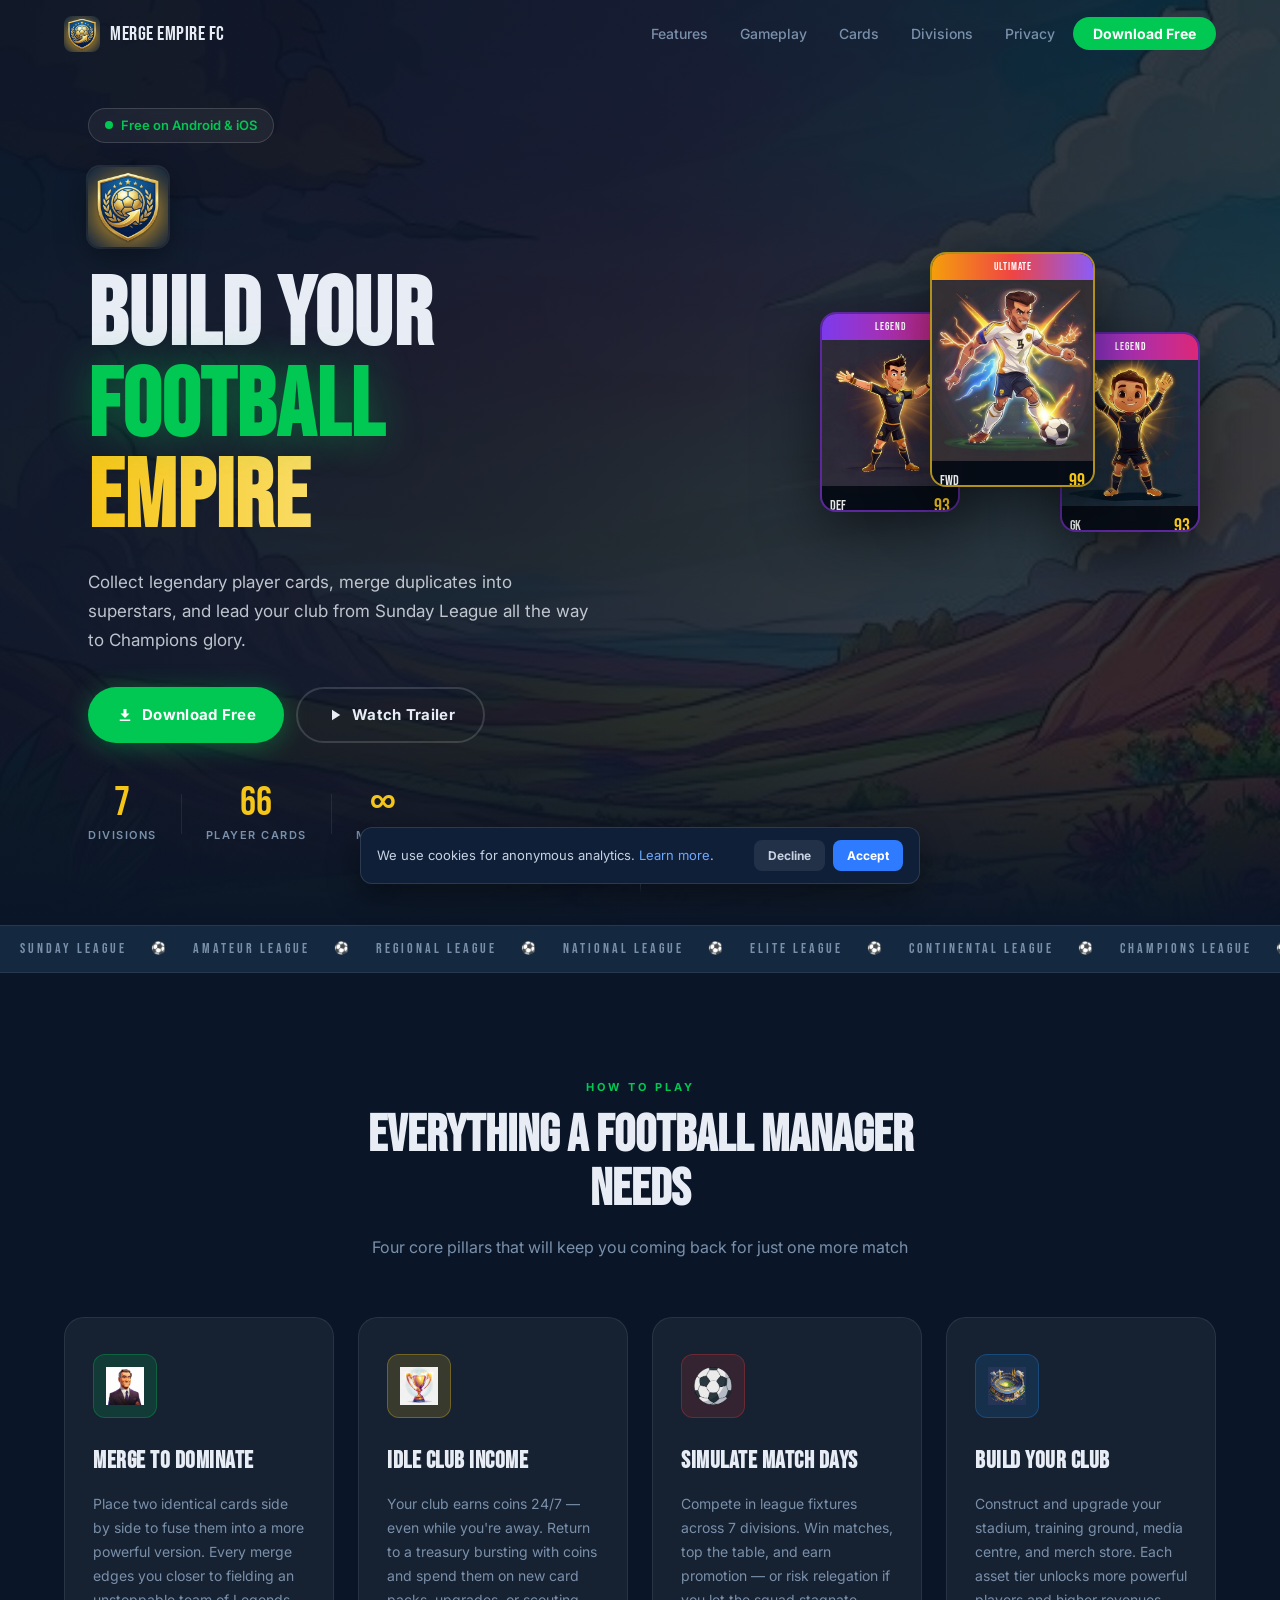
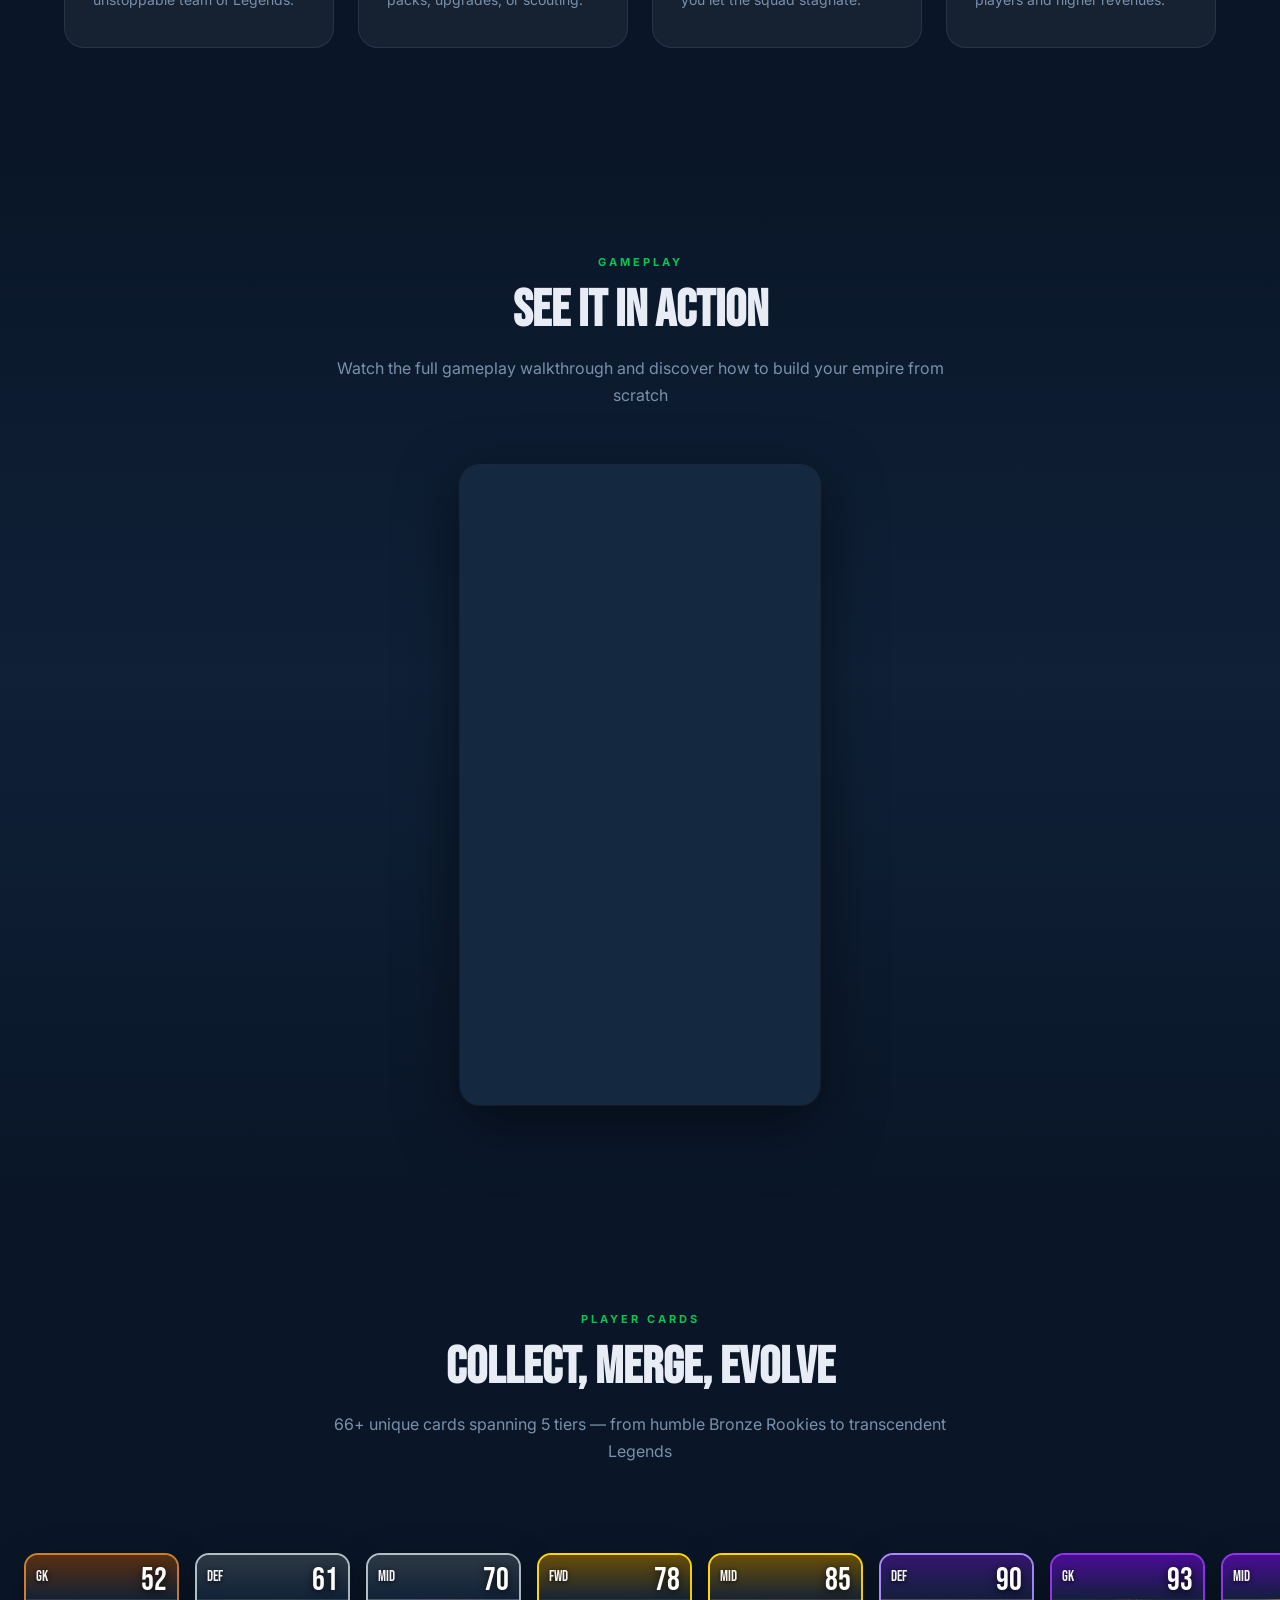
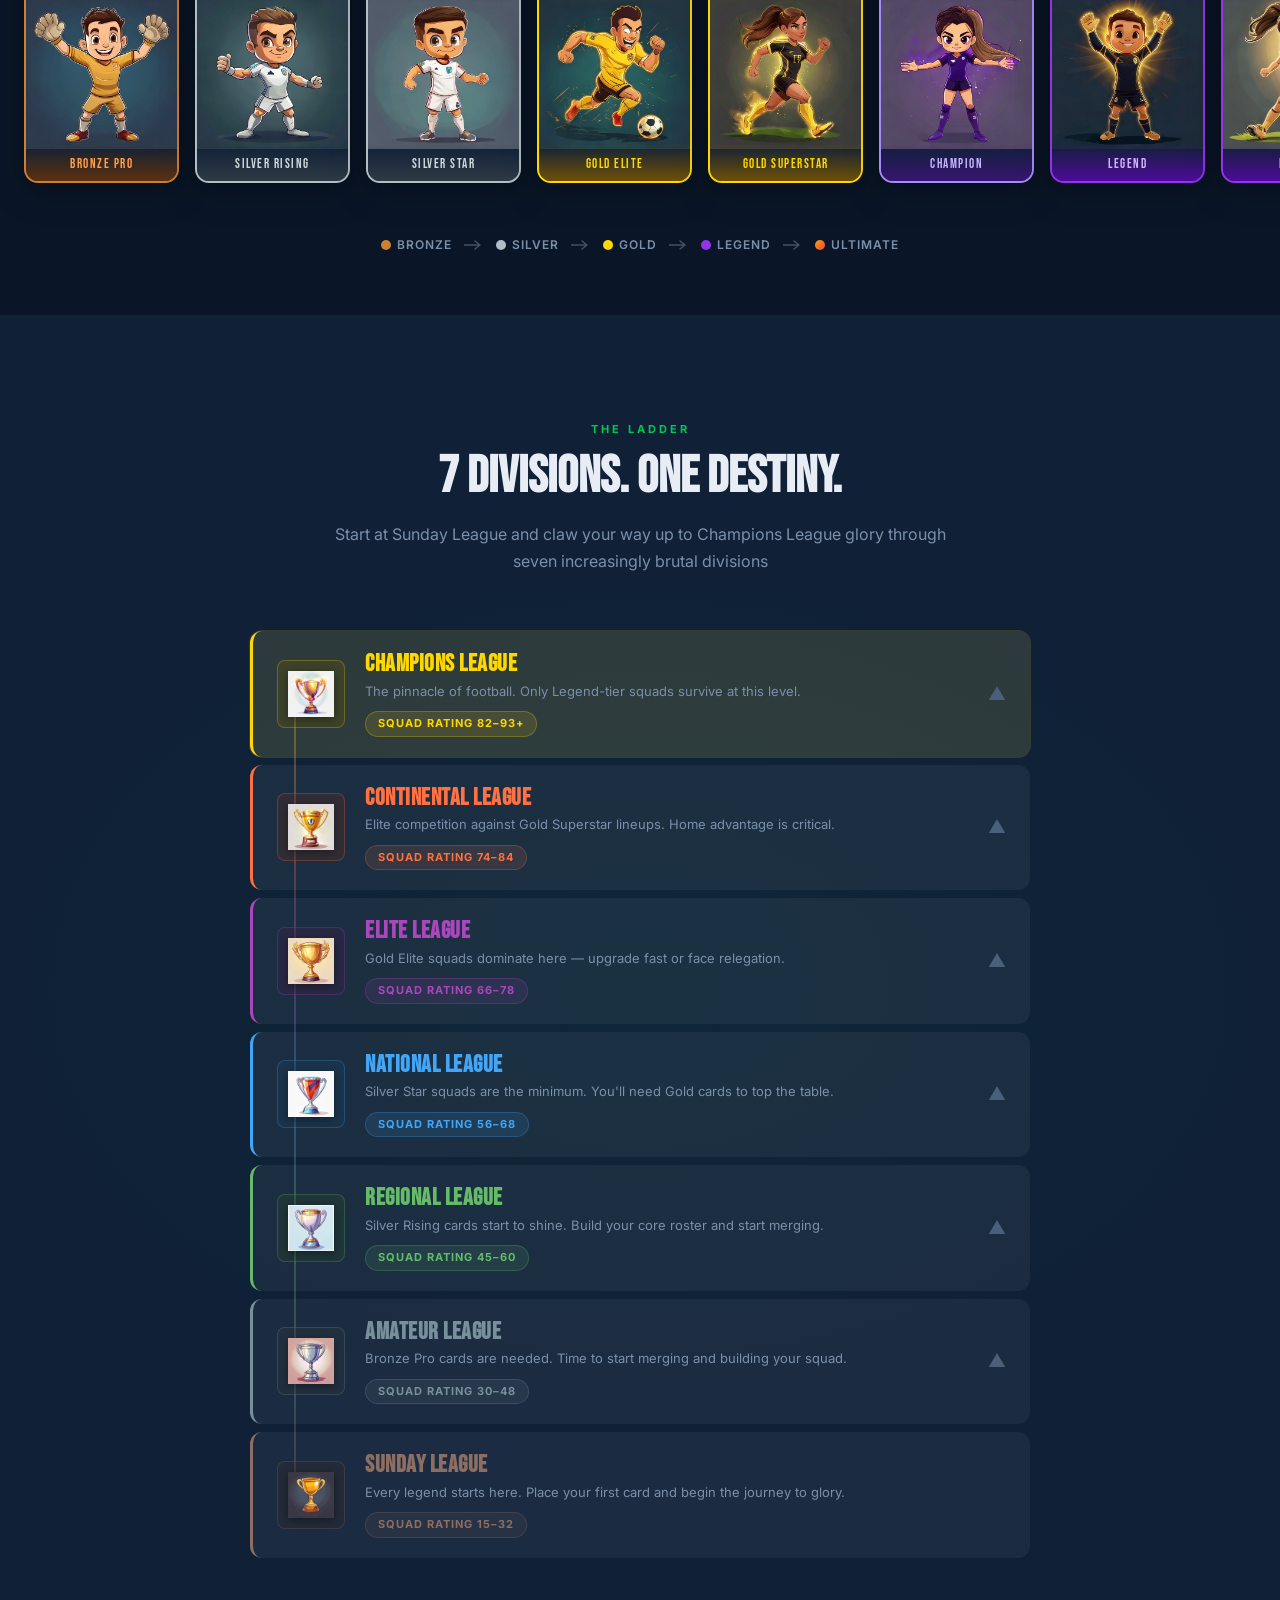
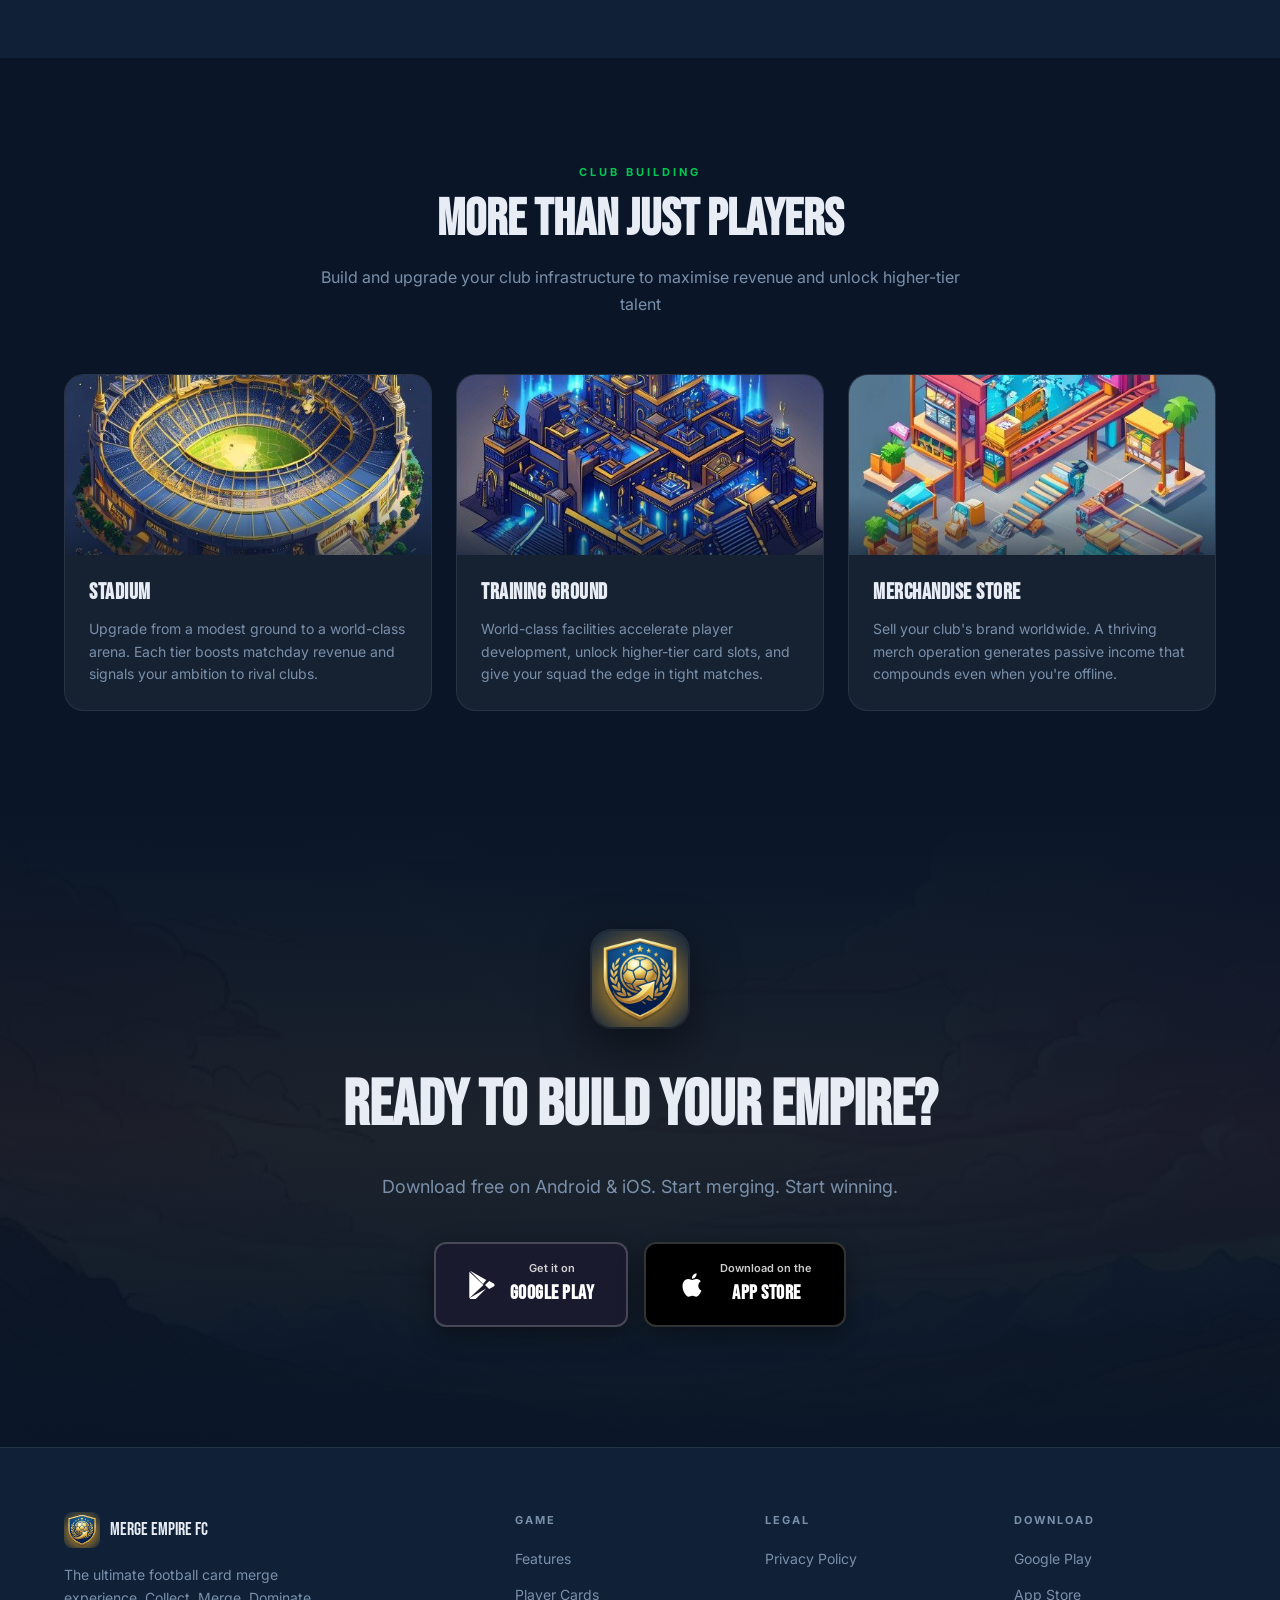
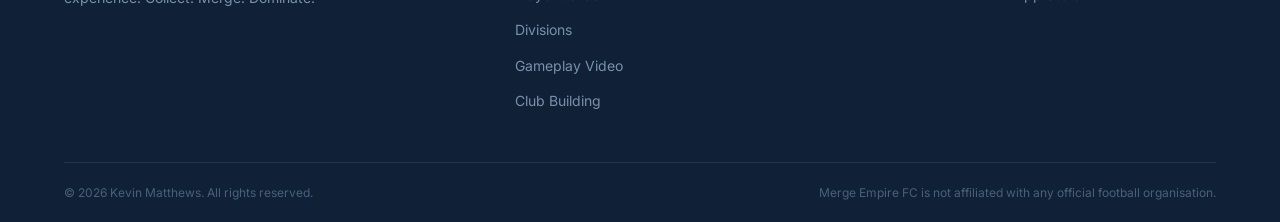
==== index.html @ 01e1b146 "Update gameplay video to TiQ95ilm3-I" ====
<!DOCTYPE html>
<html lang="en">
<head>
  <meta charset="UTF-8">
  <meta name="viewport" content="width=device-width, initial-scale=1.0">
  <title>Merge Empire FC — Build Your Football Dynasty</title>
  <meta name="description" content="Collect legendary football cards, merge them into superstars, and lead your club from Sunday League to Champions glory. Free on Android &amp; iOS.">
  <meta name="theme-color" content="#0a1628">

  <!-- Open Graph -->
  <meta property="og:type" content="website">
  <meta property="og:title" content="Merge Empire FC — Build Your Football Dynasty">
  <meta property="og:description" content="Collect, merge, and manage football cards to rise from Sunday League to Champions glory. Free on Android &amp; iOS.">
  <meta property="og:image" content="assets/icon-512.png">

  <!-- Twitter Card -->
  <meta name="twitter:card" content="summary_large_image">
  <meta name="twitter:title" content="Merge Empire FC">
  <meta name="twitter:description" content="The ultimate football card merge game. Free on Android &amp; iOS.">
  <meta name="twitter:image" content="assets/icon-512.png">

  <!-- Favicons -->
  <link rel="icon" type="image/png" sizes="512x512" href="assets/icon-512.png">
  <link rel="apple-touch-icon" href="assets/icon-512.png">

  <!-- Fonts -->
  <link rel="preconnect" href="https://fonts.googleapis.com">
  <link rel="preconnect" href="https://fonts.gstatic.com" crossorigin>
  <link href="https://fonts.googleapis.com/css2?family=Bebas+Neue&family=Inter:wght@300;400;500;600;700;800;900&display=swap" rel="stylesheet">

  <!-- Styles -->
  <link rel="stylesheet" href="css/styles.css">

  <!-- Firebase Analytics (consent-gated) -->
  <script type="module" src="js/analytics.js"></script>
</head>
<body>

  <!-- =====================================================
       NAVBAR
       ===================================================== -->
  <nav class="navbar" id="navbar">
    <div class="nav-container">
      <a href="index.html" class="nav-logo">
        <img src="assets/icon-512.png" alt="Merge Empire FC Logo">
        <span>Merge Empire FC</span>
      </a>

      <ul class="nav-links" id="navLinks">
        <li><a href="#features">Features</a></li>
        <li><a href="#gameplay">Gameplay</a></li>
        <li><a href="#cards">Cards</a></li>
        <li><a href="#divisions">Divisions</a></li>
        <li><a href="privacy-policy.html">Privacy</a></li>
        <li><a href="#download" class="nav-cta">Download Free</a></li>
      </ul>

      <button class="nav-toggle" id="navToggle" aria-label="Toggle navigation">
        <span></span>
        <span></span>
        <span></span>
      </button>
    </div>
  </nav>

  <!-- =====================================================
       HERO
       ===================================================== -->
  <section class="hero" id="hero">
    <div class="hero-bg">
      <img
        src="assets/bg/stadium_bg_t8.jpeg"
        alt="Champions League Stadium at night"
        class="hero-stadium"
      >
      <div class="hero-overlay"></div>
      <div class="hero-pitch"></div>
    </div>

    <div class="hero-content">
      <div class="hero-badge">
        <span class="badge-dot"></span>
        Free on Android &amp; iOS
      </div>

      <img src="assets/icon-512.png" alt="Merge Empire FC" class="hero-logo">

      <h1 class="hero-title">
        <span class="line-1">BUILD YOUR</span>
        <span class="line-2">FOOTBALL</span>
        <span class="line-3">EMPIRE</span>
      </h1>

      <p class="hero-subtitle">
        Collect legendary player cards, merge duplicates into superstars,
        and lead your club from Sunday League all the way to Champions glory.
      </p>

      <div class="hero-actions">
        <a href="#download" class="btn btn-primary">
          <svg xmlns="http://www.w3.org/2000/svg" viewBox="0 0 24 24" fill="currentColor" width="18" height="18">
            <path d="M12 16l-6-6h4V4h4v6h4l-6 6zm-7 2h14v2H5v-2z"/>
          </svg>
          Download Free
        </a>
        <a href="#gameplay" class="btn btn-outline">
          <svg xmlns="http://www.w3.org/2000/svg" viewBox="0 0 24 24" fill="currentColor" width="18" height="18">
            <path d="M8 5v14l11-7z"/>
          </svg>
          Watch Trailer
        </a>
      </div>

      <div class="hero-stats">
        <div class="stat-item">
          <span class="stat-num" data-target="7">0</span>
          <span class="stat-label">Divisions</span>
        </div>
        <div class="stat-divider"></div>
        <div class="stat-item">
          <span class="stat-num" data-target="66">0</span>
          <span class="stat-label">Player Cards</span>
        </div>
        <div class="stat-divider"></div>
        <div class="stat-item">
          <span class="stat-num">&#8734;</span>
          <span class="stat-label">Merges</span>
        </div>
      </div>
    </div>

    <!-- Floating player cards (desktop only) -->
    <div class="hero-cards" aria-hidden="true">
      <div class="hero-card hero-card--left">
        <div class="hc-tier legend">LEGEND</div>
        <img src="assets/players/DEF_t8_m.png" alt="">
        <div class="hc-info">
          <span class="hc-pos">DEF</span>
          <span class="hc-rating">93</span>
        </div>
      </div>
      <div class="hero-card hero-card--center">
        <div class="hc-tier ultimate">ULTIMATE</div>
        <img src="assets/players/FWD_t9_m.png" alt="">
        <div class="hc-info">
          <span class="hc-pos">FWD</span>
          <span class="hc-rating">99</span>
        </div>
      </div>
      <div class="hero-card hero-card--right">
        <div class="hc-tier legend">LEGEND</div>
        <img src="assets/players/GK_t8_m.png" alt="">
        <div class="hc-info">
          <span class="hc-pos">GK</span>
          <span class="hc-rating">93</span>
        </div>
      </div>
    </div>

    <div class="hero-scroll" aria-hidden="true">
      <div class="scroll-indicator">
        <span>Scroll</span>
        <div class="scroll-line"></div>
      </div>
    </div>
  </section>

  <!-- =====================================================
       MARQUEE — scrolling division names
       ===================================================== -->
  <div class="marquee-wrapper" aria-hidden="true">
    <div class="marquee-track">
      <span>SUNDAY LEAGUE</span><span class="marquee-dot">⚽</span>
      <span>AMATEUR LEAGUE</span><span class="marquee-dot">⚽</span>
      <span>REGIONAL LEAGUE</span><span class="marquee-dot">⚽</span>
      <span>NATIONAL LEAGUE</span><span class="marquee-dot">⚽</span>
      <span>ELITE LEAGUE</span><span class="marquee-dot">⚽</span>
      <span>CONTINENTAL LEAGUE</span><span class="marquee-dot">⚽</span>
      <span>CHAMPIONS LEAGUE</span><span class="marquee-dot">⚽</span>
      <!-- duplicate for seamless loop -->
      <span>SUNDAY LEAGUE</span><span class="marquee-dot">⚽</span>
      <span>AMATEUR LEAGUE</span><span class="marquee-dot">⚽</span>
      <span>REGIONAL LEAGUE</span><span class="marquee-dot">⚽</span>
      <span>NATIONAL LEAGUE</span><span class="marquee-dot">⚽</span>
      <span>ELITE LEAGUE</span><span class="marquee-dot">⚽</span>
      <span>CONTINENTAL LEAGUE</span><span class="marquee-dot">⚽</span>
      <span>CHAMPIONS LEAGUE</span><span class="marquee-dot">⚽</span>
    </div>
  </div>

  <!-- =====================================================
       FEATURES
       ===================================================== -->
  <section class="features" id="features">
    <div class="container">

      <div class="section-header reveal">
        <span class="section-eyebrow">How to Play</span>
        <h2 class="section-title">Everything a Football Manager Needs</h2>
        <p class="section-subtitle">Four core pillars that will keep you coming back for just one more match</p>
      </div>

      <div class="features-grid">

        <div class="feature-card reveal" style="--delay: 0ms">
          <div class="feature-icon" style="--icon-color: #00c853">
            <img src="assets/ui/manager_hint.png" alt="Merge icon">
          </div>
          <h3>Merge to Dominate</h3>
          <p>Place two identical cards side by side to fuse them into a more powerful version. Every merge edges you closer to fielding an unstoppable team of Legends.</p>
        </div>

        <div class="feature-card reveal" style="--delay: 100ms">
          <div class="feature-icon" style="--icon-color: #f5c518">
            <img src="assets/trophies/champions_cup.png" alt="Trophy icon">
          </div>
          <h3>Idle Club Income</h3>
          <p>Your club earns coins 24/7 — even while you're away. Return to a treasury bursting with coins and spend them on new card packs, upgrades, or scouting.</p>
        </div>

        <div class="feature-card reveal" style="--delay: 200ms">
          <div class="feature-icon" style="--icon-color: #e53935">
            <img src="assets/penalty/ball.png" alt="Football icon">
          </div>
          <h3>Simulate Match Days</h3>
          <p>Compete in league fixtures across 7 divisions. Win matches, top the table, and earn promotion — or risk relegation if you let the squad stagnate.</p>
        </div>

        <div class="feature-card reveal" style="--delay: 300ms">
          <div class="feature-icon" style="--icon-color: #1e88e5">
            <img src="assets/club/STADIUM_t8.png" alt="Stadium icon">
          </div>
          <h3>Build Your Club</h3>
          <p>Construct and upgrade your stadium, training ground, media centre, and merch store. Each asset tier unlocks more powerful players and higher revenues.</p>
        </div>

      </div>
    </div>
  </section>

  <!-- =====================================================
       GAMEPLAY VIDEO
       ===================================================== -->
  <section class="video-section" id="gameplay">
    <div class="container">

      <div class="section-header reveal">
        <span class="section-eyebrow">Gameplay</span>
        <h2 class="section-title">See It In Action</h2>
        <p class="section-subtitle">Watch the full gameplay walkthrough and discover how to build your empire from scratch</p>
      </div>

      <div class="video-wrapper reveal">
        <div class="video-frame">
          <iframe
            src="https://www.youtube.com/embed/TiQ95ilm3-I?rel=0&modestbranding=1&color=white"
            title="Merge Empire FC — Gameplay Walkthrough"
            frameborder="0"
            allow="accelerometer; autoplay; clipboard-write; encrypted-media; gyroscope; picture-in-picture; web-share"
            allowfullscreen
            loading="lazy">
          </iframe>
        </div>
      </div>

    </div>
  </section>

  <!-- =====================================================
       PLAYER CARDS SHOWCASE
       ===================================================== -->
  <section class="cards-showcase" id="cards">
    <div class="container">
      <div class="section-header reveal">
        <span class="section-eyebrow">Player Cards</span>
        <h2 class="section-title">Collect, Merge, Evolve</h2>
        <p class="section-subtitle">66+ unique cards spanning 5 tiers — from humble Bronze Rookies to transcendent Legends</p>
      </div>
    </div>

    <div class="cards-scroll-wrapper" id="cardsScroll">
      <div class="cards-track" id="cardsTrack">

        <!-- Bronze -->
        <div class="player-card tier-bronze">
          <div class="pc-inner">
            <div class="pc-header">
              <span class="pc-pos">GK</span>
              <span class="pc-rating">52</span>
            </div>
            <div class="pc-image-wrap">
              <img src="assets/players/GK_t2_m.png" alt="Bronze Goalkeeper" loading="lazy">
            </div>
            <div class="pc-footer">
              <span class="pc-tier-badge">BRONZE PRO</span>
            </div>
          </div>
        </div>

        <!-- Silver Rising -->
        <div class="player-card tier-silver">
          <div class="pc-inner">
            <div class="pc-header">
              <span class="pc-pos">DEF</span>
              <span class="pc-rating">61</span>
            </div>
            <div class="pc-image-wrap">
              <img src="assets/players/DEF_t3_m.png" alt="Silver Defender" loading="lazy">
            </div>
            <div class="pc-footer">
              <span class="pc-tier-badge">SILVER RISING</span>
            </div>
          </div>
        </div>

        <!-- Silver Star -->
        <div class="player-card tier-silver">
          <div class="pc-inner">
            <div class="pc-header">
              <span class="pc-pos">MID</span>
              <span class="pc-rating">70</span>
            </div>
            <div class="pc-image-wrap">
              <img src="assets/players/MID_t4_m.png" alt="Silver Midfielder" loading="lazy">
            </div>
            <div class="pc-footer">
              <span class="pc-tier-badge">SILVER STAR</span>
            </div>
          </div>
        </div>

        <!-- Gold Elite -->
        <div class="player-card tier-gold">
          <div class="pc-inner">
            <div class="pc-header">
              <span class="pc-pos">FWD</span>
              <span class="pc-rating">78</span>
            </div>
            <div class="pc-image-wrap">
              <img src="assets/players/FWD_t5_m.png" alt="Gold Forward" loading="lazy">
            </div>
            <div class="pc-footer">
              <span class="pc-tier-badge">GOLD ELITE</span>
            </div>
          </div>
        </div>

        <!-- Gold Superstar (female) -->
        <div class="player-card tier-gold">
          <div class="pc-inner">
            <div class="pc-header">
              <span class="pc-pos">MID</span>
              <span class="pc-rating">85</span>
            </div>
            <div class="pc-image-wrap">
              <img src="assets/players/MID_t6_f.png" alt="Gold Superstar Midfielder" loading="lazy">
            </div>
            <div class="pc-footer">
              <span class="pc-tier-badge">GOLD SUPERSTAR</span>
            </div>
          </div>
        </div>

        <!-- Champion (Defender female) -->
        <div class="player-card tier-champion">
          <div class="pc-inner">
            <div class="pc-header">
              <span class="pc-pos">DEF</span>
              <span class="pc-rating">90</span>
            </div>
            <div class="pc-image-wrap">
              <img src="assets/players/DEF_t7_f.png" alt="Champion Defender" loading="lazy">
            </div>
            <div class="pc-footer">
              <span class="pc-tier-badge">CHAMPION</span>
            </div>
          </div>
        </div>

        <!-- Legend GK male -->
        <div class="player-card tier-legend">
          <div class="pc-inner">
            <div class="pc-header">
              <span class="pc-pos">GK</span>
              <span class="pc-rating">93</span>
            </div>
            <div class="pc-image-wrap">
              <img src="assets/players/GK_t8_m.png" alt="Legend Goalkeeper" loading="lazy">
            </div>
            <div class="pc-footer">
              <span class="pc-tier-badge">LEGEND</span>
            </div>
          </div>
        </div>

        <!-- Legend MID female -->
        <div class="player-card tier-legend">
          <div class="pc-inner">
            <div class="pc-header">
              <span class="pc-pos">MID</span>
              <span class="pc-rating">93</span>
            </div>
            <div class="pc-image-wrap">
              <img src="assets/players/MID_t8_f.png" alt="Legend Midfielder" loading="lazy">
            </div>
            <div class="pc-footer">
              <span class="pc-tier-badge">LEGEND</span>
            </div>
          </div>
        </div>

        <!-- Legend DEF male -->
        <div class="player-card tier-legend">
          <div class="pc-inner">
            <div class="pc-header">
              <span class="pc-pos">DEF</span>
              <span class="pc-rating">93</span>
            </div>
            <div class="pc-image-wrap">
              <img src="assets/players/DEF_t8_m.png" alt="Legend Defender" loading="lazy">
            </div>
            <div class="pc-footer">
              <span class="pc-tier-badge">LEGEND</span>
            </div>
          </div>
        </div>

        <!-- Ultimate FWD male -->
        <div class="player-card tier-ultimate">
          <div class="pc-inner">
            <div class="pc-header">
              <span class="pc-pos">FWD</span>
              <span class="pc-rating">99</span>
            </div>
            <div class="pc-image-wrap">
              <img src="assets/players/FWD_t9_m.png" alt="Ultimate Forward" loading="lazy">
            </div>
            <div class="pc-footer">
              <span class="pc-tier-badge">ULTIMATE</span>
            </div>
          </div>
        </div>

        <!-- Ultimate FWD female -->
        <div class="player-card tier-ultimate">
          <div class="pc-inner">
            <div class="pc-header">
              <span class="pc-pos">FWD</span>
              <span class="pc-rating">99</span>
            </div>
            <div class="pc-image-wrap">
              <img src="assets/players/FWD_t9_f.png" alt="Ultimate Forward" loading="lazy">
            </div>
            <div class="pc-footer">
              <span class="pc-tier-badge">ULTIMATE</span>
            </div>
          </div>
        </div>

      </div>
    </div>

    <div class="tier-legend-bar" aria-label="Card tier progression">
      <div class="tier-item"><span class="tier-dot bronze"></span><span>Bronze</span></div>
      <svg width="20" height="10" viewBox="0 0 20 10" aria-hidden="true"><path d="M0 5h16M11 1l5 4-5 4" stroke="rgba(255,255,255,0.25)" stroke-width="1.5" fill="none" stroke-linecap="round" stroke-linejoin="round"/></svg>
      <div class="tier-item"><span class="tier-dot silver"></span><span>Silver</span></div>
      <svg width="20" height="10" viewBox="0 0 20 10" aria-hidden="true"><path d="M0 5h16M11 1l5 4-5 4" stroke="rgba(255,255,255,0.25)" stroke-width="1.5" fill="none" stroke-linecap="round" stroke-linejoin="round"/></svg>
      <div class="tier-item"><span class="tier-dot gold"></span><span>Gold</span></div>
      <svg width="20" height="10" viewBox="0 0 20 10" aria-hidden="true"><path d="M0 5h16M11 1l5 4-5 4" stroke="rgba(255,255,255,0.25)" stroke-width="1.5" fill="none" stroke-linecap="round" stroke-linejoin="round"/></svg>
      <div class="tier-item"><span class="tier-dot legend"></span><span>Legend</span></div>
      <svg width="20" height="10" viewBox="0 0 20 10" aria-hidden="true"><path d="M0 5h16M11 1l5 4-5 4" stroke="rgba(255,255,255,0.25)" stroke-width="1.5" fill="none" stroke-linecap="round" stroke-linejoin="round"/></svg>
      <div class="tier-item"><span class="tier-dot ultimate"></span><span>Ultimate</span></div>
    </div>
  </section>

  <!-- =====================================================
       DIVISIONS LADDER
       ===================================================== -->
  <section class="divisions" id="divisions">
    <div class="container">

      <div class="section-header reveal">
        <span class="section-eyebrow">The Ladder</span>
        <h2 class="section-title">7 Divisions. One Destiny.</h2>
        <p class="section-subtitle">Start at Sunday League and claw your way up to Champions League glory through seven increasingly brutal divisions</p>
      </div>

      <div class="divisions-ladder">

        <div class="division-row reveal" style="--div-color: #ffd700; --delay: 0ms">
          <div class="div-trophy">
            <img src="assets/trophies/champions_cup.png" alt="Champions League Trophy">
          </div>
          <div class="div-info">
            <h3>Champions League</h3>
            <p>The pinnacle of football. Only Legend-tier squads survive at this level.</p>
            <span class="div-rating">Squad Rating 82–93+</span>
          </div>
          <span class="div-arrow">&#9650;</span>
        </div>

        <div class="division-row reveal" style="--div-color: #ff7043; --delay: 60ms">
          <div class="div-trophy">
            <img src="assets/trophies/continental.png" alt="Continental League Trophy">
          </div>
          <div class="div-info">
            <h3>Continental League</h3>
            <p>Elite competition against Gold Superstar lineups. Home advantage is critical.</p>
            <span class="div-rating">Squad Rating 74–84</span>
          </div>
          <span class="div-arrow">&#9650;</span>
        </div>

        <div class="division-row reveal" style="--div-color: #ab47bc; --delay: 120ms">
          <div class="div-trophy">
            <img src="assets/trophies/elite_league.png" alt="Elite League Trophy">
          </div>
          <div class="div-info">
            <h3>Elite League</h3>
            <p>Gold Elite squads dominate here — upgrade fast or face relegation.</p>
            <span class="div-rating">Squad Rating 66–78</span>
          </div>
          <span class="div-arrow">&#9650;</span>
        </div>

        <div class="division-row reveal" style="--div-color: #42a5f5; --delay: 180ms">
          <div class="div-trophy">
            <img src="assets/trophies/national_league.png" alt="National League Trophy">
          </div>
          <div class="div-info">
            <h3>National League</h3>
            <p>Silver Star squads are the minimum. You'll need Gold cards to top the table.</p>
            <span class="div-rating">Squad Rating 56–68</span>
          </div>
          <span class="div-arrow">&#9650;</span>
        </div>

        <div class="division-row reveal" style="--div-color: #66bb6a; --delay: 240ms">
          <div class="div-trophy">
            <img src="assets/trophies/regional_league.png" alt="Regional League Trophy">
          </div>
          <div class="div-info">
            <h3>Regional League</h3>
            <p>Silver Rising cards start to shine. Build your core roster and start merging.</p>
            <span class="div-rating">Squad Rating 45–60</span>
          </div>
          <span class="div-arrow">&#9650;</span>
        </div>

        <div class="division-row reveal" style="--div-color: #78909c; --delay: 300ms">
          <div class="div-trophy">
            <img src="assets/trophies/amateur_cup.png" alt="Amateur League Trophy">
          </div>
          <div class="div-info">
            <h3>Amateur League</h3>
            <p>Bronze Pro cards are needed. Time to start merging and building your squad.</p>
            <span class="div-rating">Squad Rating 30–48</span>
          </div>
          <span class="div-arrow">&#9650;</span>
        </div>

        <div class="division-row reveal" style="--div-color: #8d6e63; --delay: 360ms">
          <div class="div-trophy">
            <img src="assets/trophies/sunday_league.png" alt="Sunday League Trophy">
          </div>
          <div class="div-info">
            <h3>Sunday League</h3>
            <p>Every legend starts here. Place your first card and begin the journey to glory.</p>
            <span class="div-rating">Squad Rating 15–32</span>
          </div>
          <span class="div-arrow" style="opacity:0">&#9650;</span>
        </div>

      </div>
    </div>
  </section>

  <!-- =====================================================
       CLUB BUILDING
       ===================================================== -->
  <section class="club-section" id="club">
    <div class="container">

      <div class="section-header reveal">
        <span class="section-eyebrow">Club Building</span>
        <h2 class="section-title">More Than Just Players</h2>
        <p class="section-subtitle">Build and upgrade your club infrastructure to maximise revenue and unlock higher-tier talent</p>
      </div>

      <div class="club-grid">

        <div class="club-asset reveal" style="--delay: 0ms">
          <div class="club-asset-img">
            <img src="assets/club/STADIUM_t8.png" alt="World-class stadium" loading="lazy">
          </div>
          <div class="club-asset-info">
            <h4>Stadium</h4>
            <p>Upgrade from a modest ground to a world-class arena. Each tier boosts matchday revenue and signals your ambition to rival clubs.</p>
          </div>
        </div>

        <div class="club-asset reveal" style="--delay: 100ms">
          <div class="club-asset-img">
            <img src="assets/club/TRAINING_t8.png" alt="Elite training ground" loading="lazy">
          </div>
          <div class="club-asset-info">
            <h4>Training Ground</h4>
            <p>World-class facilities accelerate player development, unlock higher-tier card slots, and give your squad the edge in tight matches.</p>
          </div>
        </div>

        <div class="club-asset reveal" style="--delay: 200ms">
          <div class="club-asset-img">
            <img src="assets/club/MERCH_t4.png" alt="Merchandise store" loading="lazy">
          </div>
          <div class="club-asset-info">
            <h4>Merchandise Store</h4>
            <p>Sell your club's brand worldwide. A thriving merch operation generates passive income that compounds even when you're offline.</p>
          </div>
        </div>

      </div>
    </div>
  </section>

  <!-- =====================================================
       DOWNLOAD CTA
       ===================================================== -->
  <section class="download-section" id="download">
    <div class="download-bg">
      <img src="assets/bg/stadium_bg_t7.jpeg" alt="" aria-hidden="true" class="download-stadium" loading="lazy">
      <div class="download-overlay"></div>
    </div>
    <div class="container">
      <div class="download-content reveal">
        <img src="assets/icon-512.png" alt="Merge Empire FC" class="download-logo">
        <h2>Ready to Build Your Empire?</h2>
        <p>Download free on Android &amp; iOS. Start merging. Start winning.</p>
        <div class="download-buttons">
          <a
            href="https://play.google.com/store/apps/details?id=com.mergeempirefc.app"
            class="download-btn google-play"
            target="_blank"
            rel="noopener noreferrer"
            aria-label="Get Merge Empire FC on Google Play"
          >
            <svg xmlns="http://www.w3.org/2000/svg" viewBox="0 0 24 24" fill="currentColor" width="28" height="28">
              <path d="M22.018 13.298l-3.919 2.218-3.515-3.493 3.543-3.521 3.891 2.202a1.49 1.49 0 0 1 0 2.594zM1.337.924a1.49 1.49 0 0 0-.227.906v20.34a1.49 1.49 0 0 0 .227.906l11.908-11.14zm11.553 10.15l-11.48-11.48 14.277 8.087zM1.337 23.076l14.277-8.087-11.48 11.48z"/>
            </svg>
            <div>
              <small>Get it on</small>
              <strong>Google Play</strong>
            </div>
          </a>
          <a
            href="https://apps.apple.com/gb/app/merge-empire-fc/id6766095870"
            class="download-btn app-store"
            target="_blank"
            rel="noopener noreferrer"
            aria-label="Download Merge Empire FC on the App Store"
          >
            <svg xmlns="http://www.w3.org/2000/svg" viewBox="0 0 24 24" fill="currentColor" width="28" height="28">
              <path d="M18.71 19.5c-.83 1.24-1.71 2.45-3.05 2.47-1.34.03-1.77-.79-3.29-.79-1.53 0-2 .77-3.27.82-1.31.05-2.3-1.32-3.14-2.53C4.25 17 2.94 12.45 4.7 9.39c.87-1.52 2.43-2.48 4.12-2.51 1.28-.02 2.5.87 3.29.87.78 0 2.26-1.07 3.8-.91.65.03 2.47.26 3.64 1.98-.09.06-2.17 1.28-2.15 3.81.03 3.02 2.65 4.03 2.68 4.04-.03.07-.42 1.44-1.38 2.83M13 3.5c.73-.83 1.94-1.46 2.94-1.5.13 1.17-.34 2.35-1.04 3.19-.69.85-1.83 1.51-2.95 1.42-.15-1.15.41-2.35 1.05-3.11z"/>
            </svg>
            <div>
              <small>Download on the</small>
              <strong>App Store</strong>
            </div>
          </a>
        </div>
      </div>
    </div>
  </section>

  <!-- =====================================================
       FOOTER
       ===================================================== -->
  <footer class="footer">
    <div class="container">
      <div class="footer-grid">

        <div class="footer-brand">
          <a href="index.html" class="footer-logo">
            <img src="assets/icon-512.png" alt="Merge Empire FC">
            <span>Merge Empire FC</span>
          </a>
          <p>The ultimate football card merge experience. Collect. Merge. Dominate.</p>
        </div>

        <div class="footer-links">
          <h5>Game</h5>
          <ul>
            <li><a href="#features">Features</a></li>
            <li><a href="#cards">Player Cards</a></li>
            <li><a href="#divisions">Divisions</a></li>
            <li><a href="#gameplay">Gameplay Video</a></li>
            <li><a href="#club">Club Building</a></li>
          </ul>
        </div>

        <div class="footer-links">
          <h5>Legal</h5>
          <ul>
            <li><a href="privacy-policy.html">Privacy Policy</a></li>
          </ul>
        </div>

        <div class="footer-links">
          <h5>Download</h5>
          <ul>
            <li>
              <a href="https://play.google.com/store/apps/details?id=com.mergeempirefc.app" target="_blank" rel="noopener noreferrer">
                Google Play
              </a>
            </li>
            <li>
              <a href="https://apps.apple.com/gb/app/merge-empire-fc/id6766095870" target="_blank" rel="noopener noreferrer">
                App Store
              </a>
            </li>
          </ul>
        </div>

      </div>

      <div class="footer-bottom">
        <p>&copy; 2026 Kevin Matthews. All rights reserved.</p>
        <p>Merge Empire FC is not affiliated with any official football organisation.</p>
      </div>
    </div>
  </footer>

  <script src="js/main.js"></script>
</body>
</html>
---- css/styles.css ----
/* =========================================================
   MERGE EMPIRE FC — WEBSITE
   ========================================================= */

/* --- Custom Properties ---------------------------------- */
:root {
  --navy:         #0a1628;
  --navy-mid:     #0f2037;
  --navy-light:   #142840;
  --green:        #00c853;
  --green-dark:   #00963d;
  --green-faint:  rgba(0, 200, 83, 0.12);
  --gold:         #f5c518;
  --gold-dark:    #c49b10;
  --gold-faint:   rgba(245, 197, 24, 0.12);
  --text:         #e8edf5;
  --text-muted:   #7a90aa;
  --text-dim:     #4a607a;
  --glass:        rgba(255, 255, 255, 0.05);
  --glass-hover:  rgba(255, 255, 255, 0.09);
  --border:       rgba(255, 255, 255, 0.08);
  --border-bright:rgba(255, 255, 255, 0.15);
  --radius-sm:    8px;
  --radius:       12px;
  --radius-lg:    20px;
  --shadow-sm:    0 4px 16px rgba(0, 0, 0, 0.3);
  --shadow:       0 8px 32px rgba(0, 0, 0, 0.4);
  --shadow-lg:    0 20px 60px rgba(0, 0, 0, 0.5);
  --navbar-h:     68px;
}

/* --- Reset --------------------------------------------- */
*, *::before, *::after {
  box-sizing: border-box;
  margin: 0;
  padding: 0;
}

html {
  scroll-behavior: smooth;
  font-size: 16px;
}

body {
  font-family: 'Inter', -apple-system, BlinkMacSystemFont, 'Segoe UI', sans-serif;
  background: var(--navy);
  color: var(--text);
  overflow-x: hidden;
  line-height: 1.6;
}

img { display: block; max-width: 100%; }
a { color: inherit; text-decoration: none; }
ul { list-style: none; }
button { cursor: pointer; border: none; background: none; font: inherit; }

/* --- Layout -------------------------------------------- */
.container {
  max-width: 1200px;
  margin: 0 auto;
  padding: 0 24px;
}

/* --- Buttons ------------------------------------------- */
.btn {
  display: inline-flex;
  align-items: center;
  gap: 8px;
  padding: 14px 28px;
  border-radius: 50px;
  font-weight: 700;
  font-size: 15px;
  letter-spacing: 0.3px;
  transition: transform 0.2s, box-shadow 0.2s, background 0.2s;
  white-space: nowrap;
}

.btn:hover { transform: translateY(-2px); }
.btn:active { transform: translateY(0); }

.btn-primary {
  background: var(--green);
  color: #fff;
  box-shadow: 0 4px 24px rgba(0, 200, 83, 0.35);
}

.btn-primary:hover {
  background: #00e560;
  box-shadow: 0 8px 32px rgba(0, 200, 83, 0.5);
}

.btn-outline {
  background: transparent;
  color: var(--text);
  border: 2px solid var(--border-bright);
}

.btn-outline:hover {
  background: var(--glass-hover);
  border-color: rgba(255, 255, 255, 0.3);
}

/* --- Section Header ------------------------------------ */
.section-header {
  text-align: center;
  max-width: 640px;
  margin: 0 auto 56px;
}

.section-eyebrow {
  display: inline-block;
  font-size: 11px;
  font-weight: 700;
  letter-spacing: 3px;
  color: var(--green);
  margin-bottom: 12px;
  text-transform: uppercase;
}

.section-title {
  font-family: 'Bebas Neue', sans-serif;
  font-size: clamp(32px, 5vw, 52px);
  line-height: 1.05;
  color: var(--text);
  margin-bottom: 16px;
}

.section-subtitle {
  font-size: 16px;
  color: var(--text-muted);
  line-height: 1.7;
}

/* --- Scroll Reveal ------------------------------------- */
.reveal {
  opacity: 0;
  transform: translateY(32px);
  transition: opacity 0.6s ease, transform 0.6s ease;
  transition-delay: var(--delay, 0ms);
}

.reveal.visible {
  opacity: 1;
  transform: translateY(0);
}

/* =========================================================
   NAVBAR
   ========================================================= */
.navbar {
  position: fixed;
  top: 0;
  left: 0;
  right: 0;
  z-index: 100;
  height: var(--navbar-h);
  transition: background 0.3s, box-shadow 0.3s, backdrop-filter 0.3s;
}

.navbar.scrolled {
  background: rgba(10, 22, 40, 0.95);
  backdrop-filter: blur(16px);
  -webkit-backdrop-filter: blur(16px);
  box-shadow: 0 1px 0 var(--border);
}

.nav-container {
  max-width: 1200px;
  margin: 0 auto;
  padding: 0 24px;
  height: 100%;
  display: flex;
  align-items: center;
  justify-content: space-between;
  gap: 24px;
}

.nav-logo {
  display: flex;
  align-items: center;
  gap: 10px;
  flex-shrink: 0;
}

.nav-logo img {
  width: 36px;
  height: 36px;
  border-radius: 8px;
  object-fit: cover;
}

.nav-logo span {
  font-family: 'Bebas Neue', sans-serif;
  font-size: 20px;
  letter-spacing: 0.5px;
  color: var(--text);
}

.nav-links {
  display: flex;
  align-items: center;
  gap: 4px;
  flex-wrap: nowrap;
}

.nav-links a {
  padding: 8px 14px;
  font-size: 14px;
  font-weight: 500;
  color: var(--text-muted);
  border-radius: var(--radius-sm);
  transition: color 0.2s, background 0.2s;
}

.nav-links a:hover {
  color: var(--text);
  background: var(--glass);
}

.nav-links .nav-cta {
  background: var(--green);
  color: #fff !important;
  font-weight: 700;
  padding: 8px 20px;
  border-radius: 50px;
  white-space: nowrap;
}

.nav-links .nav-cta:hover {
  background: #00e560;
  transform: translateY(-1px);
}

.nav-toggle {
  display: none;
  flex-direction: column;
  gap: 5px;
  padding: 8px;
  border-radius: var(--radius-sm);
}

.nav-toggle span {
  display: block;
  width: 22px;
  height: 2px;
  background: var(--text);
  border-radius: 2px;
  transition: transform 0.3s, opacity 0.3s;
}

.nav-toggle.open span:nth-child(1) { transform: translateY(7px) rotate(45deg); }
.nav-toggle.open span:nth-child(2) { opacity: 0; }
.nav-toggle.open span:nth-child(3) { transform: translateY(-7px) rotate(-45deg); }

/* =========================================================
   HERO
   ========================================================= */
.hero {
  position: relative;
  min-height: 100vh;
  display: flex;
  align-items: center;
  overflow: hidden;
}

.hero-bg {
  position: absolute;
  inset: 0;
  z-index: 0;
}

.hero-stadium {
  width: 100%;
  height: 100%;
  object-fit: cover;
  object-position: center 30%;
  filter: brightness(0.4) saturate(0.8);
}

.hero-overlay {
  position: absolute;
  inset: 0;
  background: linear-gradient(
    105deg,
    rgba(10, 22, 40, 0.92) 0%,
    rgba(10, 22, 40, 0.75) 45%,
    rgba(10, 22, 40, 0.4) 100%
  );
}

.hero-pitch {
  position: absolute;
  bottom: 0;
  left: 0;
  right: 0;
  height: 200px;
  background: linear-gradient(0deg, var(--navy) 0%, transparent 100%);
}

.hero-content {
  position: relative;
  z-index: 2;
  padding: calc(var(--navbar-h) + 40px) 24px 80px;
  max-width: 640px;
  margin-left: max(24px, calc(50vw - 600px + 24px));
}

.hero-badge {
  display: inline-flex;
  align-items: center;
  gap: 8px;
  background: var(--glass);
  border: 1px solid var(--border-bright);
  border-radius: 50px;
  padding: 6px 16px;
  font-size: 13px;
  font-weight: 600;
  color: var(--green);
  margin-bottom: 24px;
  backdrop-filter: blur(8px);
}

.badge-dot {
  width: 8px;
  height: 8px;
  background: var(--green);
  border-radius: 50%;
  animation: pulse-badge 2s ease-in-out infinite;
}

@keyframes pulse-badge {
  0%, 100% { box-shadow: 0 0 0 0 rgba(0, 200, 83, 0.5); }
  50% { box-shadow: 0 0 0 6px rgba(0, 200, 83, 0); }
}

.hero-logo {
  width: 80px;
  height: 80px;
  border-radius: var(--radius);
  margin-bottom: 24px;
  box-shadow: 0 8px 32px rgba(0, 0, 0, 0.4), 0 0 0 2px rgba(255,255,255,0.1);
  animation: logo-glow 3s ease-in-out infinite;
}

@keyframes logo-glow {
  0%, 100% { box-shadow: 0 8px 32px rgba(0,0,0,0.4), 0 0 24px rgba(0, 200, 83, 0.1); }
  50% { box-shadow: 0 8px 32px rgba(0,0,0,0.4), 0 0 40px rgba(0, 200, 83, 0.35); }
}

.hero-title {
  font-family: 'Bebas Neue', sans-serif;
  font-size: clamp(56px, 9vw, 96px);
  line-height: 0.95;
  margin-bottom: 24px;
  letter-spacing: 1px;
}

.hero-title .line-1 { color: var(--text); display: block; }
.hero-title .line-2 {
  color: var(--green);
  display: block;
  text-shadow: 0 0 40px rgba(0, 200, 83, 0.4);
}
.hero-title .line-3 {
  display: block;
  background: linear-gradient(90deg, var(--gold), #fff9c4);
  -webkit-background-clip: text;
  -webkit-text-fill-color: transparent;
  background-clip: text;
}

.hero-subtitle {
  font-size: 17px;
  line-height: 1.7;
  color: rgba(232, 237, 245, 0.8);
  margin-bottom: 32px;
  max-width: 500px;
}

.hero-actions {
  display: flex;
  flex-wrap: wrap;
  gap: 12px;
  margin-bottom: 40px;
}

.hero-stats {
  display: flex;
  align-items: center;
  gap: 24px;
  flex-wrap: wrap;
}

.stat-item { text-align: center; }

.stat-num {
  display: block;
  font-family: 'Bebas Neue', sans-serif;
  font-size: 40px;
  line-height: 1;
  color: var(--gold);
}

.stat-label {
  display: block;
  font-size: 11px;
  font-weight: 600;
  letter-spacing: 1.5px;
  text-transform: uppercase;
  color: var(--text-muted);
  margin-top: 4px;
}

.stat-divider {
  width: 1px;
  height: 40px;
  background: var(--border);
}

/* --- Hero Cards (floating) ----------------------------- */
.hero-cards {
  position: absolute;
  right: max(40px, calc(50vw - 600px + 40px));
  top: 50%;
  transform: translateY(-50%);
  width: 380px;
  height: 460px;
  z-index: 2;
  pointer-events: none;
}

.hero-card {
  position: absolute;
  background: rgba(10, 22, 40, 0.85);
  border-radius: 16px;
  overflow: hidden;
  box-shadow: var(--shadow-lg);
  backdrop-filter: blur(4px);
}

.hero-card--left {
  width: 140px;
  height: 200px;
  left: 0;
  top: 80px;
  border: 2px solid rgba(147, 51, 234, 0.6);
  animation: float-card 5s ease-in-out infinite;
  --rot: -7deg;
}

.hero-card--center {
  width: 165px;
  height: 235px;
  left: 110px;
  top: 20px;
  border: 2px solid rgba(245, 197, 24, 0.7);
  animation: float-card 4.5s ease-in-out infinite;
  animation-delay: -1.5s;
  z-index: 2;
  --rot: 2deg;
}

.hero-card--right {
  width: 140px;
  height: 200px;
  right: 0;
  top: 100px;
  border: 2px solid rgba(147, 51, 234, 0.6);
  animation: float-card 5.5s ease-in-out infinite;
  animation-delay: -3s;
  --rot: 7deg;
}

@keyframes float-card {
  0%, 100% { transform: rotate(var(--rot)) translateY(0px); }
  50% { transform: rotate(var(--rot)) translateY(-16px); }
}

.hc-tier {
  padding: 4px 8px;
  font-family: 'Bebas Neue', sans-serif;
  font-size: 11px;
  letter-spacing: 1px;
  text-align: center;
}

.hc-tier.legend {
  background: linear-gradient(90deg, #7c3aed, #db2777);
  color: #fff;
}

.hc-tier.ultimate {
  background: linear-gradient(90deg, #f59e0b, #ef4444, #8b5cf6);
  color: #fff;
}

.hero-card img {
  width: 100%;
  height: calc(100% - 50px);
  object-fit: cover;
  object-position: top center;
}

.hc-info {
  display: flex;
  justify-content: space-between;
  align-items: center;
  padding: 4px 8px;
  background: rgba(0,0,0,0.5);
}

.hc-pos {
  font-family: 'Bebas Neue', sans-serif;
  font-size: 14px;
  color: rgba(255,255,255,0.9);
}

.hc-rating {
  font-family: 'Bebas Neue', sans-serif;
  font-size: 20px;
  color: var(--gold);
}

/* --- Hero Scroll Indicator ----------------------------- */
.hero-scroll {
  position: absolute;
  bottom: 32px;
  left: 50%;
  transform: translateX(-50%);
  z-index: 3;
}

.scroll-indicator {
  display: flex;
  flex-direction: column;
  align-items: center;
  gap: 8px;
  color: var(--text-muted);
  font-size: 11px;
  font-weight: 600;
  letter-spacing: 2px;
  text-transform: uppercase;
}

.scroll-line {
  width: 1px;
  height: 32px;
  background: linear-gradient(180deg, var(--text-muted) 0%, transparent 100%);
  animation: scroll-pulse 2s ease-in-out infinite;
}

@keyframes scroll-pulse {
  0%, 100% { opacity: 0.5; transform: scaleY(1); transform-origin: top; }
  50% { opacity: 1; transform: scaleY(1.2); transform-origin: top; }
}

/* =========================================================
   MARQUEE
   ========================================================= */
.marquee-wrapper {
  background: var(--navy-light);
  border-top: 1px solid var(--border);
  border-bottom: 1px solid var(--border);
  overflow: hidden;
  padding: 12px 0;
}

.marquee-track {
  display: flex;
  align-items: center;
  gap: 0;
  white-space: nowrap;
  animation: marquee 30s linear infinite;
  width: max-content;
}

.marquee-track span {
  font-family: 'Bebas Neue', sans-serif;
  font-size: 14px;
  letter-spacing: 3px;
  color: var(--text-muted);
  padding: 0 20px;
  flex-shrink: 0;
}

.marquee-track .marquee-dot {
  font-size: 12px;
  color: var(--green);
  padding: 0 4px;
}

@keyframes marquee {
  0% { transform: translateX(0); }
  100% { transform: translateX(-50%); }
}

/* =========================================================
   FEATURES
   ========================================================= */
.features {
  padding: 100px 0;
  background: var(--navy);
}

.features-grid {
  display: grid;
  grid-template-columns: repeat(auto-fit, minmax(260px, 1fr));
  gap: 24px;
}

.feature-card {
  background: var(--glass);
  border: 1px solid var(--border);
  border-radius: var(--radius-lg);
  padding: 36px 28px;
  transition: background 0.3s, transform 0.3s, box-shadow 0.3s;
}

.feature-card:hover {
  background: var(--glass-hover);
  transform: translateY(-6px);
  box-shadow: var(--shadow);
  border-color: var(--border-bright);
}

.feature-icon {
  width: 64px;
  height: 64px;
  border-radius: var(--radius);
  background: color-mix(in srgb, var(--icon-color) 15%, transparent);
  border: 1px solid color-mix(in srgb, var(--icon-color) 30%, transparent);
  display: flex;
  align-items: center;
  justify-content: center;
  margin-bottom: 24px;
  padding: 12px;
  transition: box-shadow 0.3s;
}

.feature-card:hover .feature-icon {
  box-shadow: 0 0 24px color-mix(in srgb, var(--icon-color) 40%, transparent);
}

.feature-icon img {
  width: 100%;
  height: 100%;
  object-fit: contain;
}

.feature-card h3 {
  font-family: 'Bebas Neue', sans-serif;
  font-size: 24px;
  letter-spacing: 0.5px;
  margin-bottom: 12px;
  color: var(--text);
}

.feature-card p {
  font-size: 14px;
  line-height: 1.7;
  color: var(--text-muted);
}

/* =========================================================
   VIDEO SECTION
   ========================================================= */
.video-section {
  padding: 100px 0;
  background: linear-gradient(180deg, var(--navy) 0%, var(--navy-mid) 50%, var(--navy) 100%);
}

.video-wrapper {
  max-width: 360px;
  margin: 0 auto;
}

.video-frame {
  position: relative;
  padding-top: 177.78%;
  border-radius: var(--radius-lg);
  overflow: hidden;
  box-shadow: var(--shadow-lg), 0 0 0 1px var(--border);
  background: var(--navy-light);
}

.video-frame iframe {
  position: absolute;
  inset: 0;
  width: 100%;
  height: 100%;
  border: 0;
}

/* =========================================================
   CARDS SHOWCASE
   ========================================================= */
.cards-showcase {
  padding: 100px 0 60px;
  background: var(--navy);
  overflow: hidden;
}

.cards-scroll-wrapper {
  overflow-x: auto;
  overflow-y: visible;
  padding: 20px 24px 32px;
  scrollbar-width: thin;
  scrollbar-color: var(--border) transparent;
  cursor: grab;
  user-select: none;
}

.cards-scroll-wrapper:active { cursor: grabbing; }

.cards-scroll-wrapper::-webkit-scrollbar { height: 4px; }
.cards-scroll-wrapper::-webkit-scrollbar-track { background: transparent; }
.cards-scroll-wrapper::-webkit-scrollbar-thumb { background: var(--border); border-radius: 2px; }

.cards-track {
  display: flex;
  gap: 16px;
  width: max-content;
  padding: 12px 0;
}

/* --- Player Card ---------------------------------------- */
.player-card {
  position: relative;
  width: 155px;
  min-width: 155px;
  height: 230px;
  border-radius: 14px;
  overflow: visible;
  cursor: pointer;
  flex-shrink: 0;
  transition: transform 0.35s cubic-bezier(0.34, 1.56, 0.64, 1), box-shadow 0.35s;
}

.player-card:hover {
  transform: translateY(-14px) scale(1.04);
  z-index: 5;
}

.player-card:hover .pc-inner {
  box-shadow: 0 24px 60px rgba(0,0,0,0.5), 0 0 32px var(--card-glow, rgba(255,255,255,0.2));
}

.pc-inner {
  position: absolute;
  inset: 0;
  border-radius: 14px;
  overflow: hidden;
  border: 2px solid var(--card-border, rgba(255,255,255,0.15));
  box-shadow: var(--shadow);
  transition: box-shadow 0.35s;
  background: var(--navy-mid);
}

/* Shimmer overlay */
.pc-inner::after {
  content: '';
  position: absolute;
  inset: 0;
  background: linear-gradient(
    135deg,
    transparent 0%,
    rgba(255,255,255,0.04) 40%,
    rgba(255,255,255,0.08) 50%,
    transparent 60%
  );
  opacity: 0;
  transition: opacity 0.3s;
  z-index: 5;
  pointer-events: none;
}

.player-card:hover .pc-inner::after { opacity: 1; }

.pc-header {
  position: relative;
  display: flex;
  justify-content: space-between;
  align-items: flex-start;
  padding: 10px 10px 6px;
  z-index: 2;
  background: var(--card-header, rgba(0,0,0,0.5));
}

.pc-pos {
  font-family: 'Bebas Neue', sans-serif;
  font-size: 15px;
  color: rgba(255,255,255,0.95);
  text-shadow: 0 1px 4px rgba(0,0,0,0.8);
}

.pc-rating {
  font-family: 'Bebas Neue', sans-serif;
  font-size: 32px;
  line-height: 1;
  color: #fff;
  text-shadow: 0 2px 8px rgba(0,0,0,0.8);
}

.pc-image-wrap {
  position: absolute;
  left: 0;
  right: 0;
  top: 44px;
  bottom: 32px;
  overflow: hidden;
}

.pc-image-wrap img {
  width: 100%;
  height: 100%;
  object-fit: cover;
  object-position: top center;
  transition: transform 0.4s ease;
}

.player-card:hover .pc-image-wrap img { transform: scale(1.05); }

.pc-footer {
  position: absolute;
  bottom: 0;
  left: 0;
  right: 0;
  padding: 6px 8px;
  text-align: center;
  background: var(--card-footer, rgba(0,0,0,0.6));
  z-index: 2;
}

.pc-tier-badge {
  font-family: 'Bebas Neue', sans-serif;
  font-size: 13px;
  letter-spacing: 1.5px;
  color: var(--card-tier-color, rgba(255,255,255,0.85));
}

/* --- Tier Variants ------------------------------------- */
.tier-bronze {
  --card-border: #cd7f32;
  --card-glow: rgba(205, 127, 50, 0.45);
  --card-header: linear-gradient(180deg, rgba(100, 50, 10, 0.85) 0%, rgba(80, 30, 5, 0) 100%);
  --card-footer: linear-gradient(0deg, rgba(100, 50, 10, 0.9) 0%, rgba(80, 30, 5, 0) 100%);
  --card-tier-color: #ffa04a;
}

.tier-silver {
  --card-border: #b0bec5;
  --card-glow: rgba(176, 190, 197, 0.4);
  --card-header: linear-gradient(180deg, rgba(50, 60, 70, 0.85) 0%, transparent 100%);
  --card-footer: linear-gradient(0deg, rgba(50, 60, 70, 0.9) 0%, transparent 100%);
  --card-tier-color: #cfd8dc;
}

.tier-gold {
  --card-border: #ffd700;
  --card-glow: rgba(255, 215, 0, 0.45);
  --card-header: linear-gradient(180deg, rgba(120, 85, 0, 0.85) 0%, transparent 100%);
  --card-footer: linear-gradient(0deg, rgba(120, 85, 0, 0.9) 0%, transparent 100%);
  --card-tier-color: #ffd700;
}

.tier-champion {
  --card-border: #a78bfa;
  --card-glow: rgba(139, 92, 246, 0.5);
  --card-header: linear-gradient(180deg, rgba(60, 20, 120, 0.85) 0%, transparent 100%);
  --card-footer: linear-gradient(0deg, rgba(60, 20, 120, 0.9) 0%, transparent 100%);
  --card-tier-color: #c4b5fd;
}

.tier-legend {
  --card-border: #9333ea;
  --card-glow: rgba(147, 51, 234, 0.55);
  --card-header: linear-gradient(180deg, rgba(80, 10, 160, 0.9) 0%, transparent 100%);
  --card-footer: linear-gradient(0deg, rgba(80, 10, 160, 0.95) 0%, transparent 100%);
  --card-tier-color: #d8b4fe;
}

/* Ultimate card — animated rainbow border */
.tier-ultimate { --card-glow: rgba(255, 200, 50, 0.6); }

.tier-ultimate .pc-inner {
  border-color: transparent;
}

.tier-ultimate .pc-inner::before {
  content: '';
  position: absolute;
  inset: -2px;
  border-radius: 15px;
  background: linear-gradient(135deg, #f59e0b, #ef4444, #8b5cf6, #06b6d4, #10b981, #f59e0b);
  background-size: 400% 400%;
  animation: rainbow-spin 4s linear infinite;
  z-index: -1;
}

.tier-ultimate .pc-inner::after {
  content: '';
  position: absolute;
  inset: 2px;
  border-radius: 12px;
  background: var(--navy-mid);
  z-index: 0;
}

.tier-ultimate .pc-header,
.tier-ultimate .pc-image-wrap,
.tier-ultimate .pc-footer { z-index: 2; }

.tier-ultimate .pc-header {
  background: linear-gradient(180deg, rgba(120, 40, 0, 0.9) 0%, transparent 100%);
}

.tier-ultimate .pc-footer {
  background: linear-gradient(0deg, rgba(80, 0, 120, 0.95) 0%, transparent 100%);
}

.tier-ultimate .pc-tier-badge { color: #fbbf24; }
.tier-ultimate .pc-rating { color: #fbbf24; }

@keyframes rainbow-spin {
  0% { background-position: 0% 50%; }
  50% { background-position: 100% 50%; }
  100% { background-position: 0% 50%; }
}

/* --- Tier Legend Bar ----------------------------------- */
.tier-legend-bar {
  display: flex;
  align-items: center;
  justify-content: center;
  flex-wrap: wrap;
  gap: 12px;
  margin-top: 8px;
  padding: 0 24px;
}

.tier-item {
  display: flex;
  align-items: center;
  gap: 6px;
  font-size: 12px;
  font-weight: 600;
  color: var(--text-muted);
  text-transform: uppercase;
  letter-spacing: 1px;
}

.tier-dot {
  width: 10px;
  height: 10px;
  border-radius: 50%;
}

.tier-dot.bronze  { background: #cd7f32; }
.tier-dot.silver  { background: #b0bec5; }
.tier-dot.gold    { background: #ffd700; }
.tier-dot.legend  { background: #9333ea; }
.tier-dot.ultimate {
  background: linear-gradient(135deg, #f59e0b, #ef4444, #8b5cf6);
  animation: rainbow-spin 2s linear infinite;
  background-size: 200% 200%;
}

/* =========================================================
   DIVISIONS LADDER
   ========================================================= */
.divisions {
  padding: 100px 0;
  background: var(--navy-mid);
  position: relative;
}

.divisions::before {
  content: '';
  position: absolute;
  inset: 0;
  background: radial-gradient(ellipse 80% 50% at 50% 50%, rgba(0, 200, 83, 0.04) 0%, transparent 70%);
  pointer-events: none;
}

.divisions-ladder {
  max-width: 780px;
  margin: 0 auto;
  display: flex;
  flex-direction: column;
  gap: 8px;
  position: relative;
}

/* Vertical connector line */
.divisions-ladder::before {
  content: '';
  position: absolute;
  left: 44px;
  top: 60px;
  bottom: 60px;
  width: 2px;
  background: linear-gradient(180deg, #ffd700, #ff7043, #ab47bc, #42a5f5, #66bb6a, #78909c, #8d6e63);
  opacity: 0.3;
  border-radius: 2px;
}

.division-row {
  display: flex;
  align-items: center;
  gap: 20px;
  padding: 20px 24px;
  background: var(--glass);
  border-radius: var(--radius);
  border-left: 3px solid var(--div-color);
  cursor: default;
  transition: background 0.25s, transform 0.25s, box-shadow 0.25s;
}

.division-row:hover {
  background: var(--glass-hover);
  transform: translateX(6px);
  box-shadow: var(--shadow-sm);
}

.division-row:first-child {
  background: color-mix(in srgb, #ffd700 8%, var(--glass));
  border-left-color: #ffd700;
  box-shadow: 0 0 0 1px rgba(255, 215, 0, 0.15);
}

.div-trophy {
  width: 68px;
  height: 68px;
  min-width: 68px;
  background: color-mix(in srgb, var(--div-color) 12%, rgba(0,0,0,0.2));
  border-radius: var(--radius-sm);
  display: flex;
  align-items: center;
  justify-content: center;
  padding: 10px;
  border: 1px solid color-mix(in srgb, var(--div-color) 25%, transparent);
  transition: box-shadow 0.25s;
}

.division-row:hover .div-trophy {
  box-shadow: 0 0 20px color-mix(in srgb, var(--div-color) 35%, transparent);
}

.div-trophy img {
  width: 100%;
  height: 100%;
  object-fit: contain;
  filter: drop-shadow(0 2px 4px rgba(0,0,0,0.4));
}

.div-connector { display: none; }

.div-info { flex: 1; }

.div-info h3 {
  font-family: 'Bebas Neue', sans-serif;
  font-size: 24px;
  letter-spacing: 0.5px;
  color: var(--div-color);
  line-height: 1.1;
  margin-bottom: 4px;
}

.div-info p {
  font-size: 13px;
  color: var(--text-muted);
  line-height: 1.5;
  margin-bottom: 8px;
}

.div-rating {
  display: inline-block;
  font-size: 11px;
  font-weight: 700;
  letter-spacing: 1px;
  text-transform: uppercase;
  color: var(--div-color);
  background: color-mix(in srgb, var(--div-color) 12%, transparent);
  border: 1px solid color-mix(in srgb, var(--div-color) 25%, transparent);
  padding: 3px 12px;
  border-radius: 50px;
}

.div-arrow {
  color: var(--text-dim);
  font-size: 18px;
  flex-shrink: 0;
}

/* =========================================================
   CLUB SECTION
   ========================================================= */
.club-section {
  padding: 100px 0;
  background: var(--navy);
}

.club-grid {
  display: grid;
  grid-template-columns: repeat(auto-fit, minmax(280px, 1fr));
  gap: 24px;
}

.club-asset {
  background: var(--glass);
  border: 1px solid var(--border);
  border-radius: var(--radius-lg);
  overflow: hidden;
  transition: transform 0.3s, box-shadow 0.3s, background 0.3s;
}

.club-asset:hover {
  transform: translateY(-6px);
  box-shadow: var(--shadow);
  background: var(--glass-hover);
}

.club-asset-img {
  height: 180px;
  overflow: hidden;
  background: var(--navy-light);
  position: relative;
}

.club-asset-img::after {
  content: '';
  position: absolute;
  bottom: 0;
  left: 0;
  right: 0;
  height: 60px;
  background: linear-gradient(0deg, rgba(10,22,40,0.6) 0%, transparent 100%);
}

.club-asset-img img {
  width: 100%;
  height: 100%;
  object-fit: cover;
  object-position: center;
  transition: transform 0.4s ease;
}

.club-asset:hover .club-asset-img img { transform: scale(1.06); }

.club-asset-info {
  padding: 20px 24px 24px;
}

.club-asset-info h4 {
  font-family: 'Bebas Neue', sans-serif;
  font-size: 22px;
  letter-spacing: 0.5px;
  color: var(--text);
  margin-bottom: 8px;
}

.club-asset-info p {
  font-size: 14px;
  line-height: 1.6;
  color: var(--text-muted);
}

/* =========================================================
   DOWNLOAD SECTION
   ========================================================= */
.download-section {
  position: relative;
  padding: 120px 0;
  text-align: center;
  overflow: hidden;
}

.download-bg {
  position: absolute;
  inset: 0;
  z-index: 0;
}

.download-stadium {
  width: 100%;
  height: 100%;
  object-fit: cover;
  object-position: center 40%;
  filter: brightness(0.3) saturate(0.7);
}

.download-overlay {
  position: absolute;
  inset: 0;
  background: linear-gradient(
    180deg,
    var(--navy) 0%,
    rgba(10, 22, 40, 0.7) 50%,
    var(--navy) 100%
  );
}

.download-content {
  position: relative;
  z-index: 1;
}

.download-logo {
  width: 96px;
  height: 96px;
  border-radius: 20px;
  margin: 0 auto 28px;
  box-shadow: 0 16px 48px rgba(0,0,0,0.5), 0 0 0 2px rgba(255,255,255,0.1);
}

.download-content h2 {
  font-family: 'Bebas Neue', sans-serif;
  font-size: clamp(36px, 6vw, 64px);
  margin-bottom: 16px;
  color: var(--text);
}

.download-content p {
  font-size: 18px;
  color: var(--text-muted);
  margin-bottom: 40px;
}

.download-buttons {
  display: flex;
  justify-content: center;
  gap: 16px;
  flex-wrap: wrap;
}

.download-btn {
  display: inline-flex;
  align-items: center;
  gap: 14px;
  padding: 16px 32px;
  border-radius: var(--radius);
  font-weight: 600;
  transition: transform 0.2s, box-shadow 0.2s;
}

.download-btn:hover {
  transform: translateY(-3px);
}

.download-btn small { display: block; font-size: 11px; opacity: 0.8; }
.download-btn strong { display: block; font-size: 20px; font-family: 'Bebas Neue', sans-serif; letter-spacing: 0.5px; }

.google-play {
  background: #1a1a2e;
  color: #fff;
  border: 2px solid rgba(255,255,255,0.2);
  box-shadow: 0 8px 24px rgba(0,0,0,0.4);
}

.google-play:hover {
  background: #242440;
  box-shadow: 0 12px 32px rgba(0,0,0,0.5);
}

.app-store {
  background: #000;
  color: #fff;
  border: 2px solid rgba(255,255,255,0.2);
  box-shadow: 0 8px 24px rgba(0,0,0,0.4);
}

.app-store:hover {
  background: #1a1a1a;
  box-shadow: 0 12px 32px rgba(0,0,0,0.5);
}

/* =========================================================
   FOOTER
   ========================================================= */
.footer {
  background: var(--navy-mid);
  border-top: 1px solid var(--border);
  padding: 64px 0 0;
}

.footer-grid {
  display: grid;
  grid-template-columns: 2fr 1fr 1fr 1fr;
  gap: 48px;
  padding-bottom: 48px;
}

.footer-brand .footer-logo {
  display: flex;
  align-items: center;
  gap: 10px;
  margin-bottom: 16px;
}

.footer-brand .footer-logo img {
  width: 36px;
  height: 36px;
  border-radius: 8px;
}

.footer-brand .footer-logo span {
  font-family: 'Bebas Neue', sans-serif;
  font-size: 18px;
  color: var(--text);
}

.footer-brand p {
  font-size: 14px;
  color: var(--text-muted);
  line-height: 1.6;
  max-width: 280px;
}

.footer-links h5 {
  font-size: 11px;
  font-weight: 700;
  letter-spacing: 2px;
  text-transform: uppercase;
  color: var(--text-muted);
  margin-bottom: 16px;
}

.footer-links ul { display: flex; flex-direction: column; gap: 10px; }

.footer-links a {
  font-size: 14px;
  color: var(--text-muted);
  transition: color 0.2s;
}

.footer-links a:hover { color: var(--green); }

.footer-bottom {
  border-top: 1px solid var(--border);
  padding: 20px 0;
  display: flex;
  justify-content: space-between;
  align-items: center;
  flex-wrap: wrap;
  gap: 8px;
}

.footer-bottom p {
  font-size: 12px;
  color: var(--text-dim);
}

/* =========================================================
   RESPONSIVE
   ========================================================= */
@media (max-width: 1024px) {
  .hero-cards { width: 300px; }
  .hero-card--center { width: 145px; height: 210px; left: 80px; }
  .hero-card--left, .hero-card--right { width: 120px; height: 175px; }

  .footer-grid { grid-template-columns: 1fr 1fr; gap: 32px; }
  .footer-brand { grid-column: 1 / -1; }
}

@media (max-width: 768px) {
  .hero-cards { display: none; }

  .hero-content {
    padding: calc(var(--navbar-h) + 32px) 24px 80px;
    margin-left: 0;
    width: 100%;
    max-width: 100%;
    text-align: center;
  }

  .hero-logo {
    display: block;
    margin-left: auto;
    margin-right: auto;
  }

  .hero-subtitle {
    margin-left: auto;
    margin-right: auto;
  }

  .hero-actions { justify-content: center; }
  .hero-stats { justify-content: center; }

  .nav-links {
    display: none;
    position: fixed;
    top: var(--navbar-h);
    left: 0;
    right: 0;
    background: rgba(10, 22, 40, 0.98);
    backdrop-filter: blur(16px);
    flex-direction: column;
    padding: 16px 24px 32px;
    gap: 2px;
    border-bottom: 1px solid var(--border);
  }

  .nav-links.open { display: flex; }
  .nav-links a { padding: 12px 16px; border-radius: var(--radius-sm); }
  .nav-links .nav-cta { margin-top: 8px; text-align: center; border-radius: var(--radius-sm); }
  .nav-toggle { display: flex; }

  .features-grid { grid-template-columns: 1fr; }
  .divisions-ladder::before { display: none; }

  .division-row { padding: 16px; gap: 14px; }
  .div-trophy { width: 52px; height: 52px; min-width: 52px; }
  .div-info h3 { font-size: 20px; }

  .club-grid { grid-template-columns: 1fr; }
  .footer-grid { grid-template-columns: 1fr; gap: 24px; text-align: center; }
  .footer-brand { grid-column: auto; }
  .footer-brand .footer-logo { justify-content: center; }
  .footer-brand p { max-width: 100%; }
  .footer-links ul { align-items: center; }
  .footer-bottom { flex-direction: column; text-align: center; }

  .section-header { margin-bottom: 40px; }
  .features, .video-section, .cards-showcase, .divisions, .club-section { padding: 72px 0; }
  .download-section { padding: 80px 0; }
}

@media (max-width: 480px) {
  .hero-title { font-size: clamp(44px, 14vw, 56px); }
  .hero-stats { gap: 16px; }
  .stat-num { font-size: 32px; }
  .hero-badge { font-size: 12px; }

  .division-row { flex-wrap: wrap; }
  .div-trophy { width: 44px; height: 44px; min-width: 44px; }

  .download-logo { width: 72px; height: 72px; }
  .download-btn { padding: 14px 24px; }
}

/* =========================================================
   ANIMATIONS & UTILITIES
   ========================================================= */
@media (prefers-reduced-motion: reduce) {
  *, *::before, *::after { animation-duration: 0.01ms !important; transition-duration: 0.01ms !important; }
}
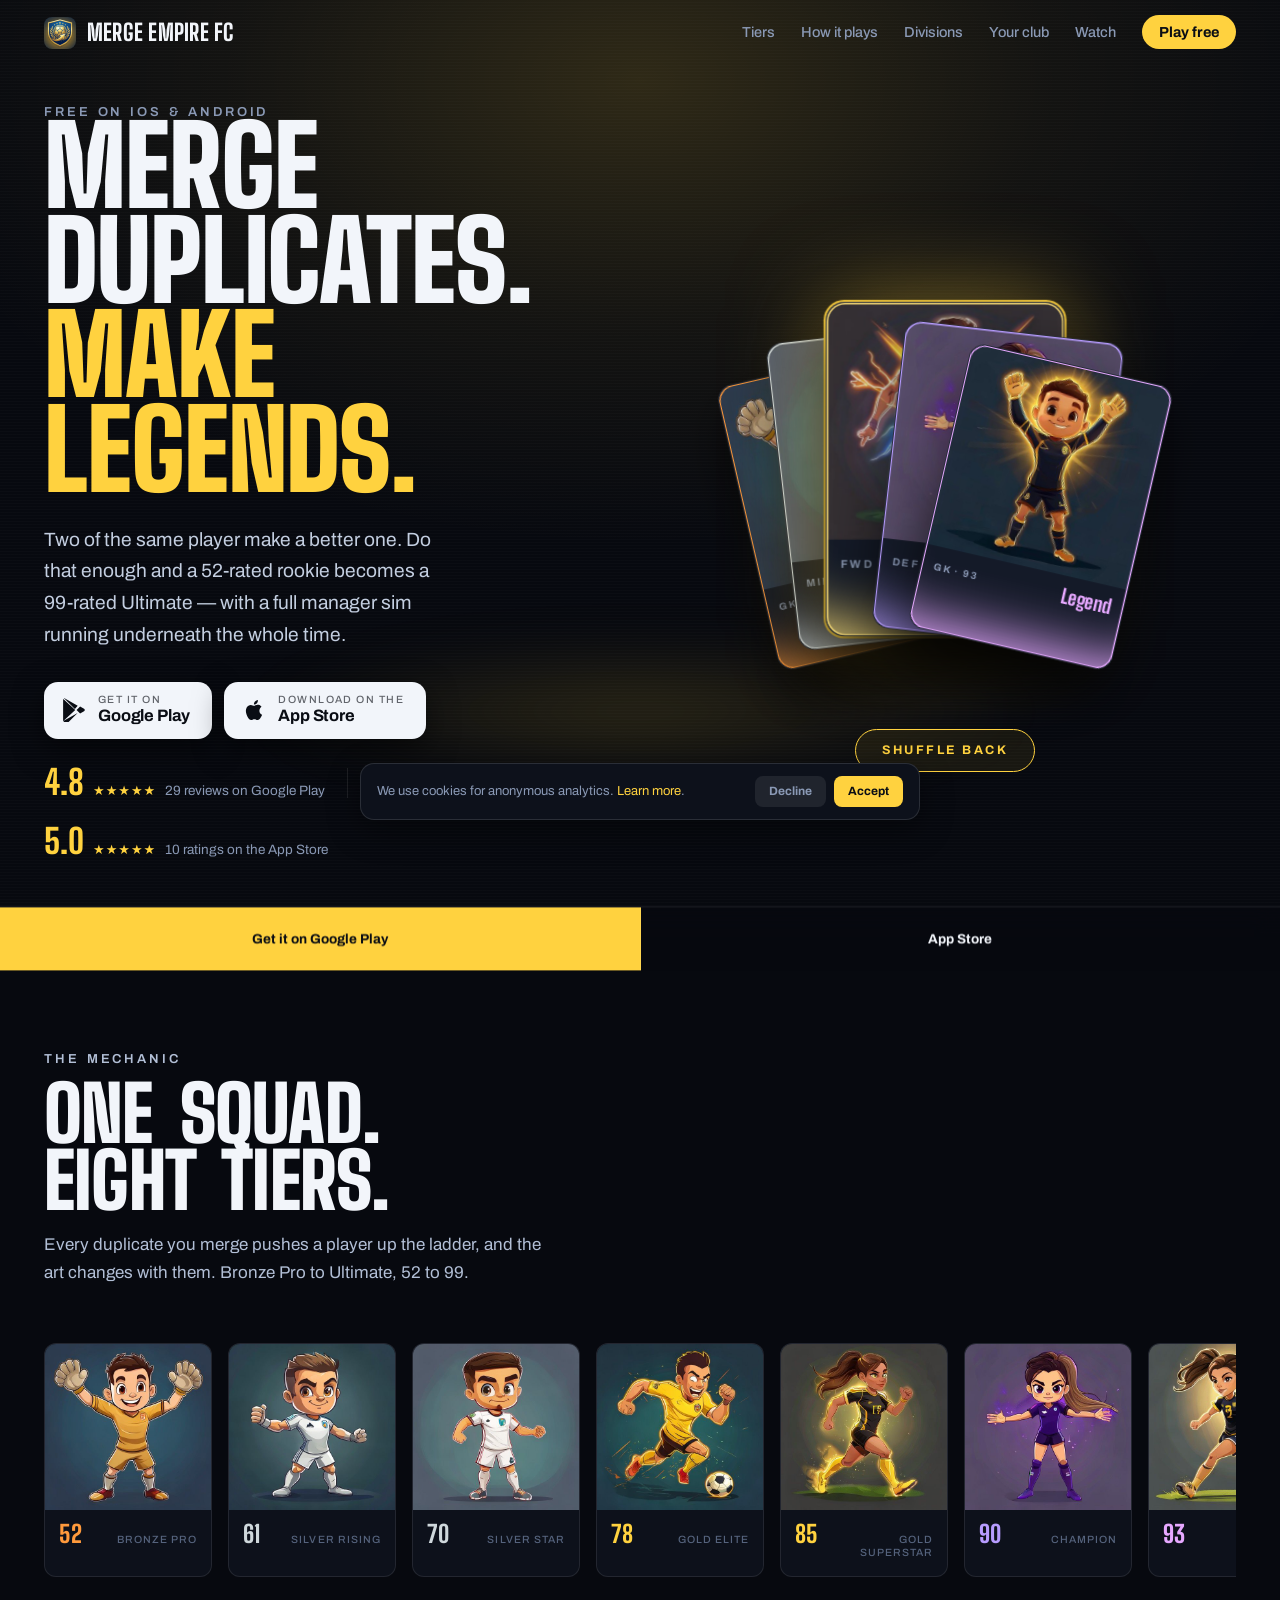
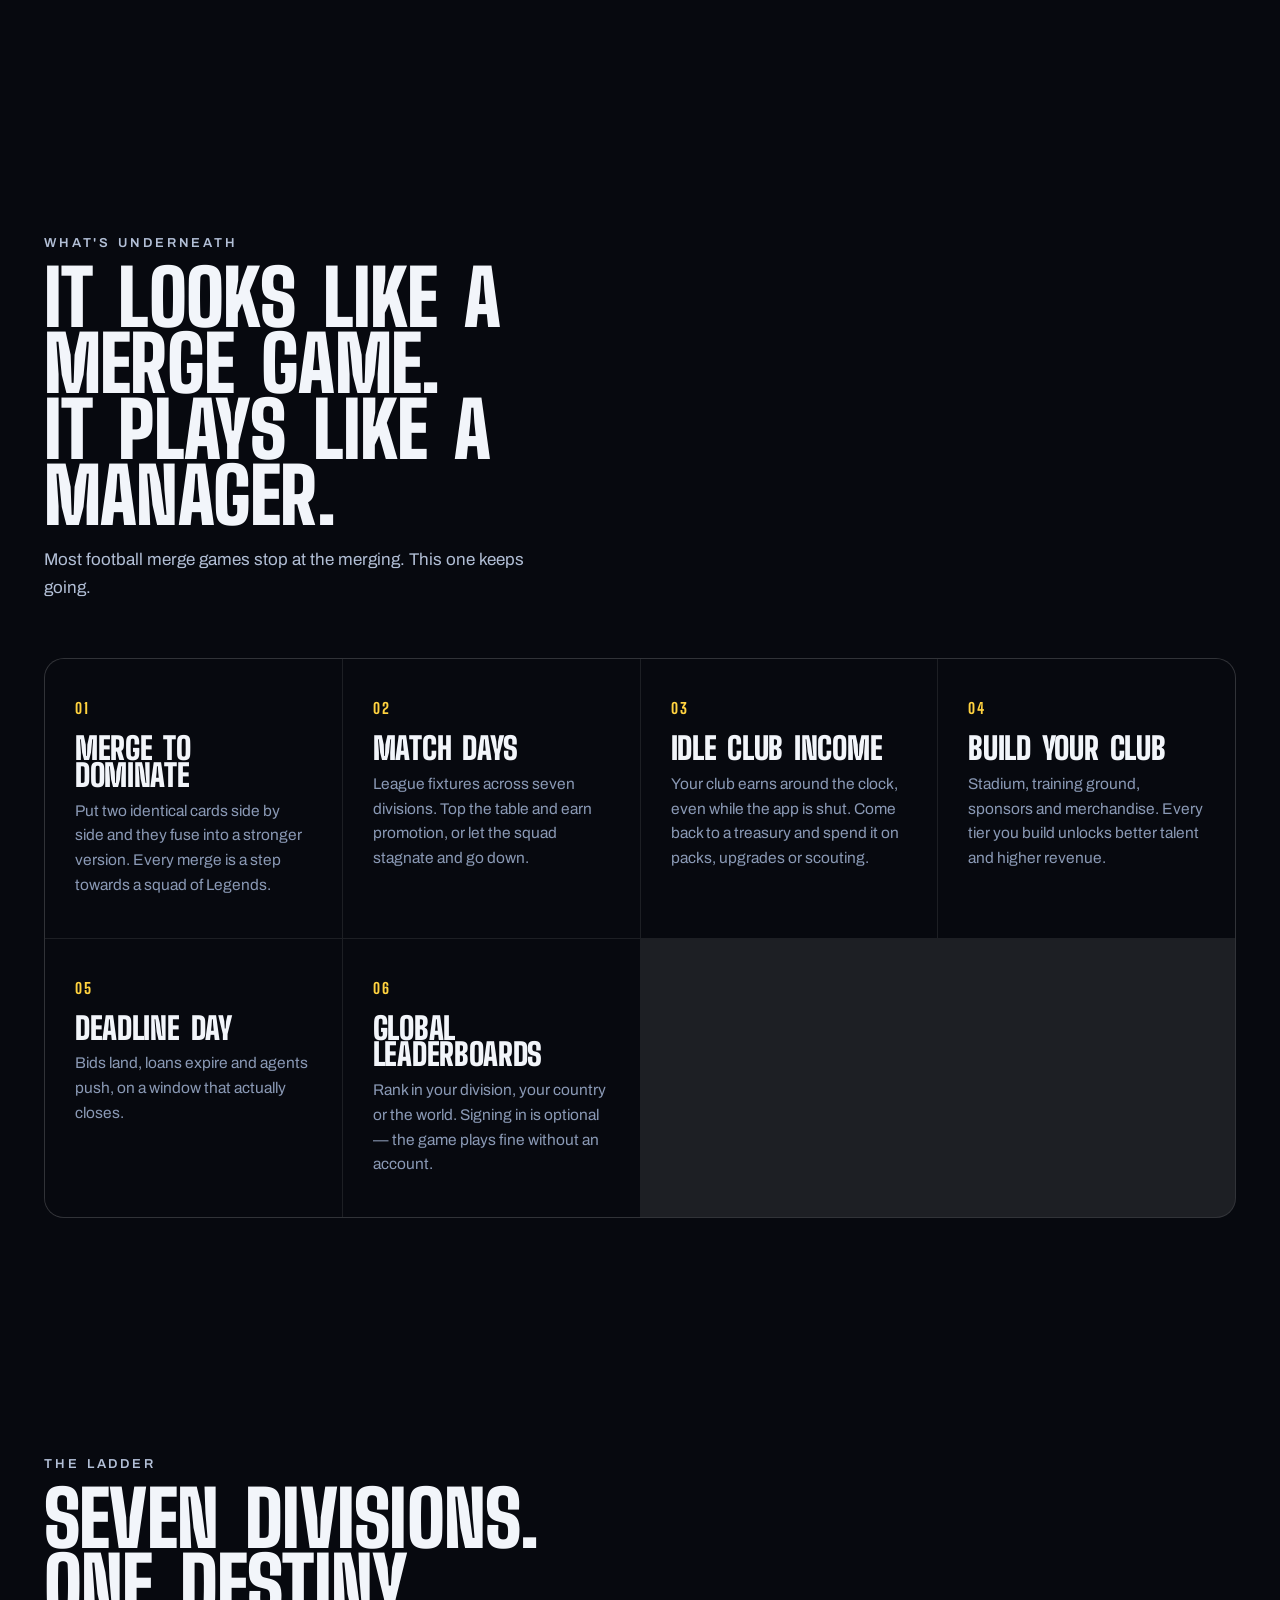
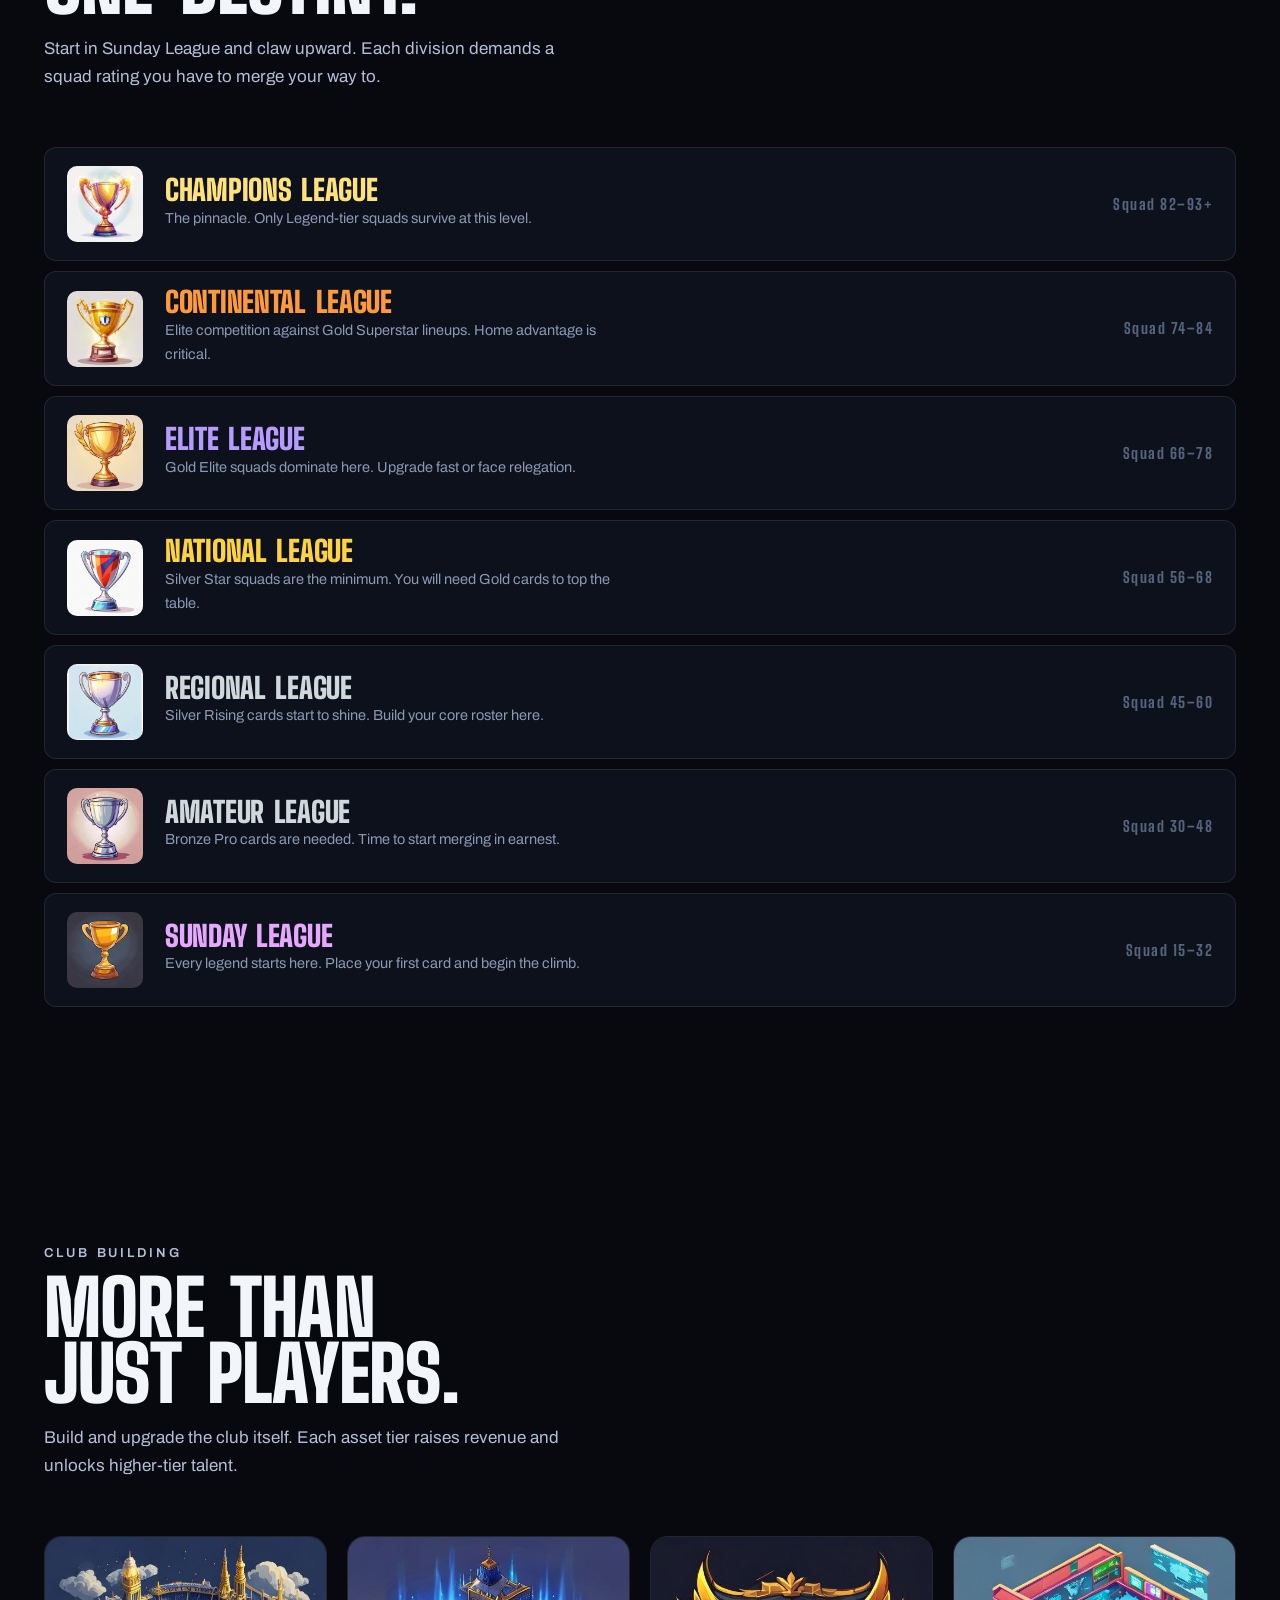
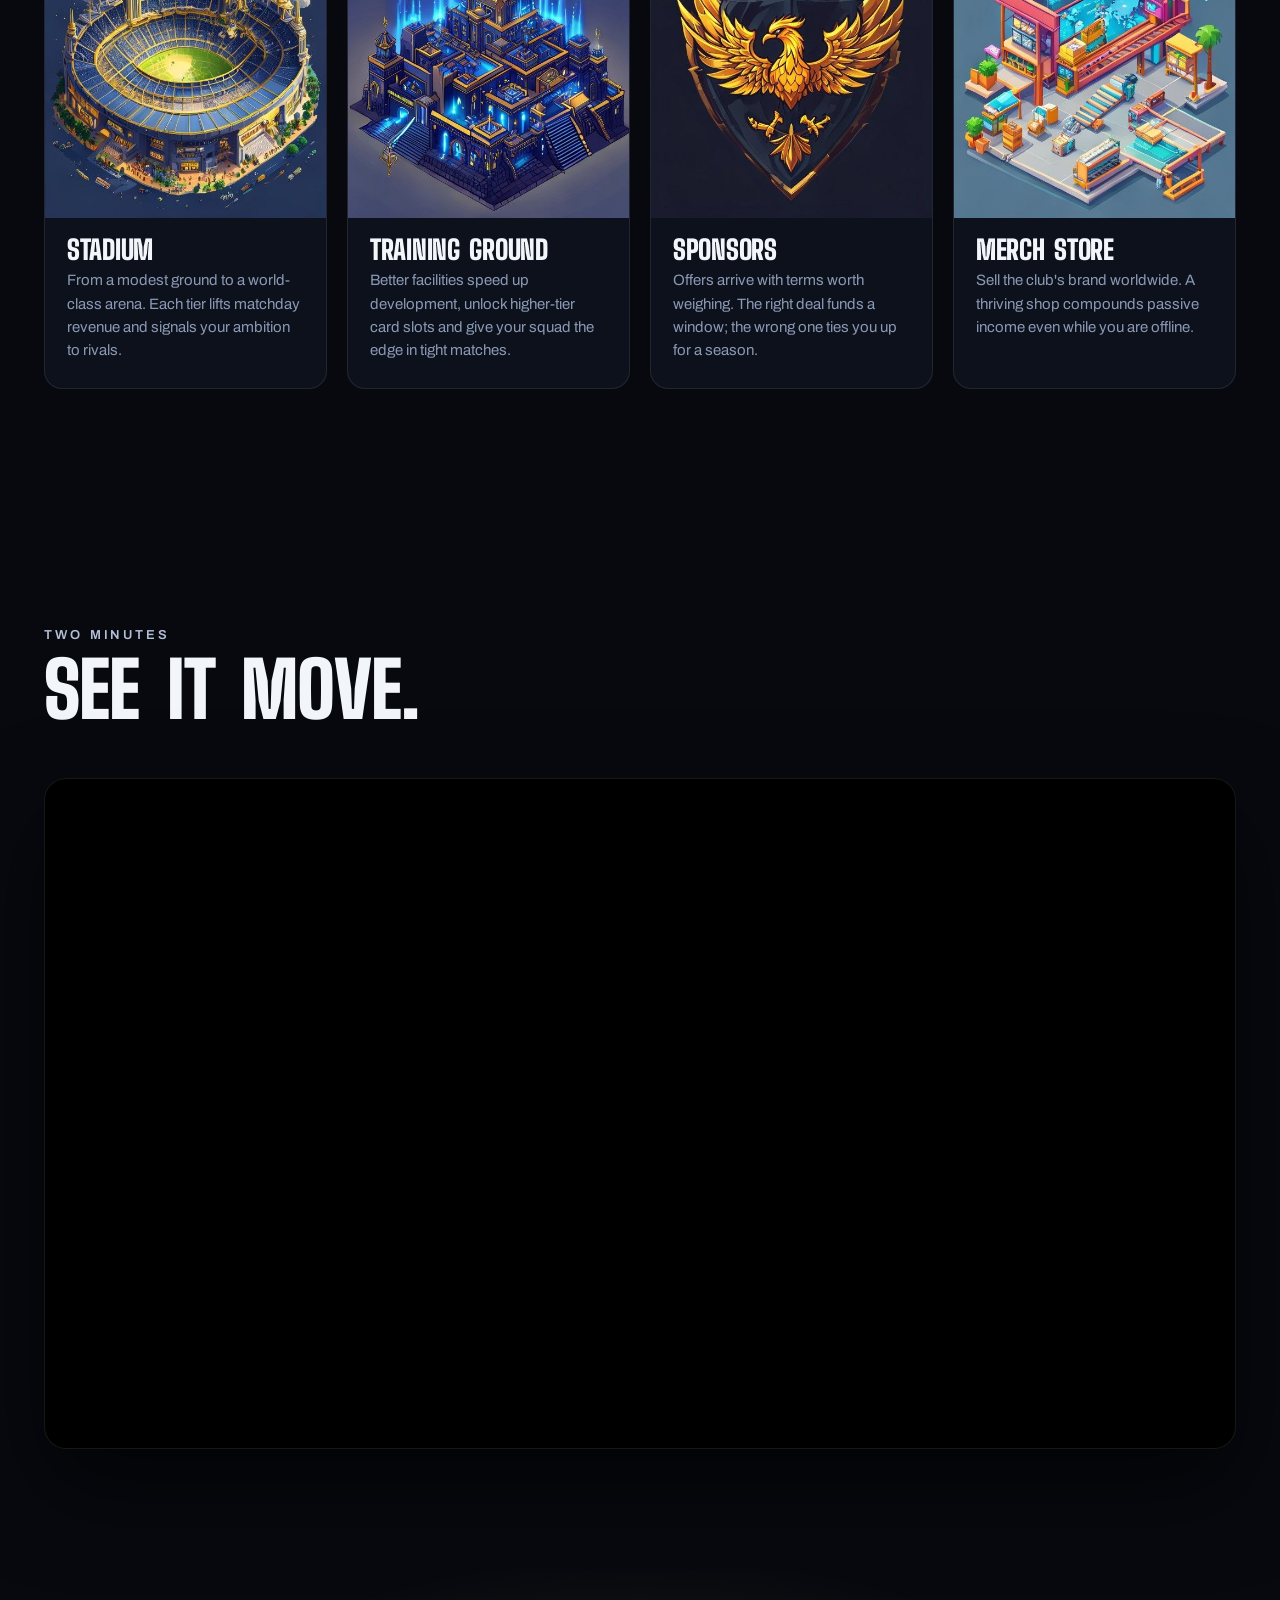
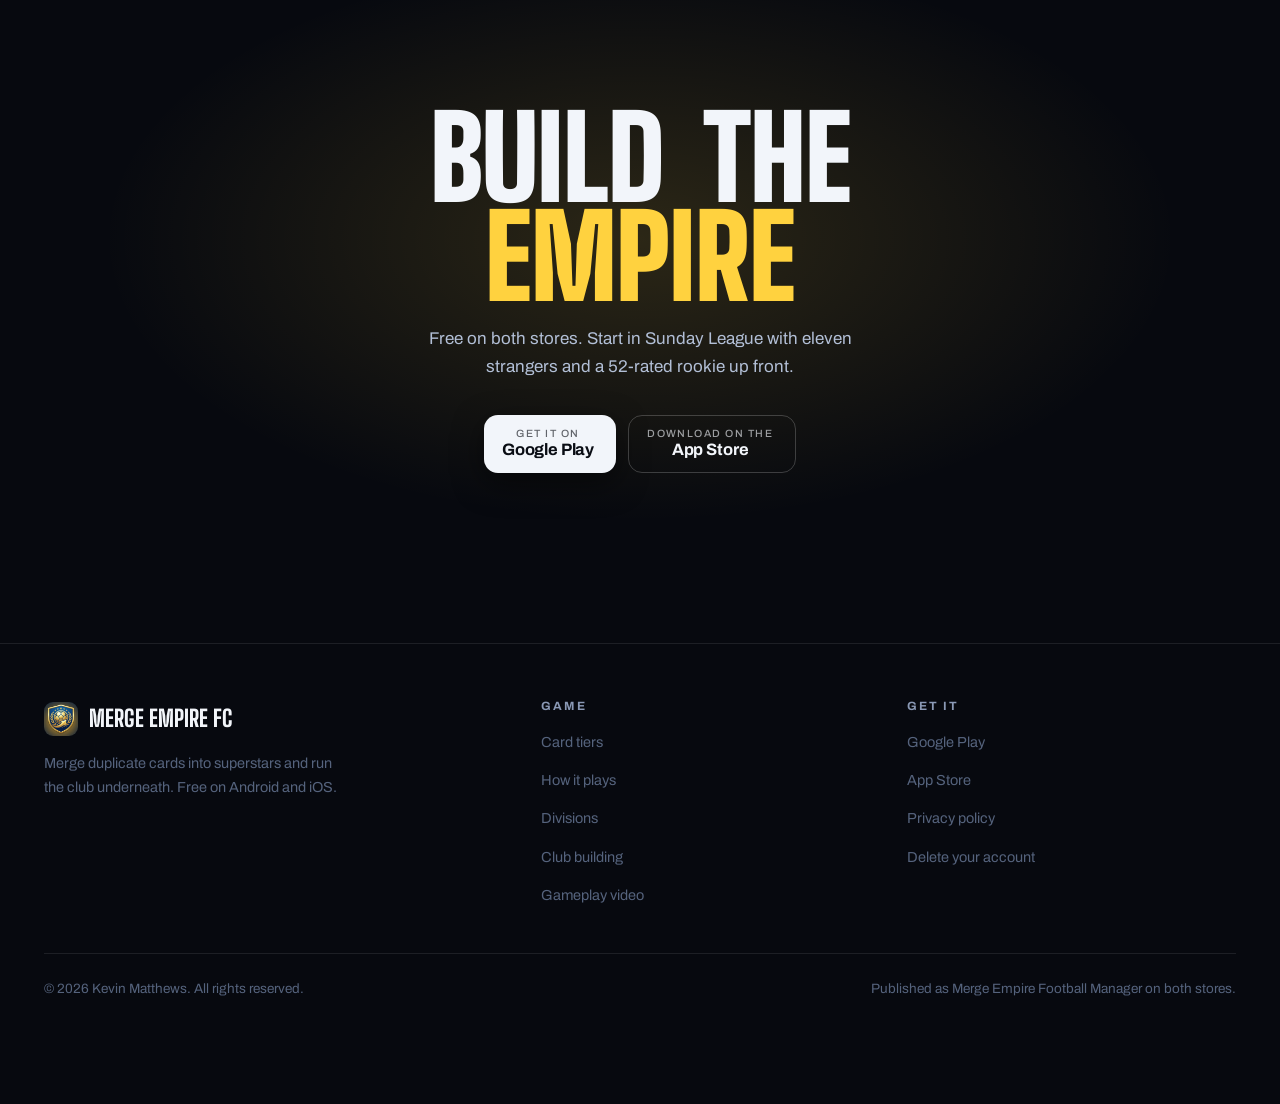
==== commit 8f763d24: "Redesign the site around the card tiers Rarity is the palette now: near-black arena, one spotlight, " ====
--- a/index.html
+++ b/index.html
@@ -3,32 +3,25 @@
 <head>
   <meta charset="UTF-8">
   <meta name="viewport" content="width=device-width, initial-scale=1.0">
-  <title>Merge Empire FC — Build Your Football Dynasty</title>
-  <meta name="description" content="Collect legendary football cards, merge them into superstars, and lead your club from Sunday League to Champions glory. Free on Android &amp; iOS.">
-  <meta name="theme-color" content="#0a1628">
-
-  <!-- Open Graph -->
+  <title>Merge Empire FC — Merge Duplicates. Make Legends.</title>
+  <meta name="description" content="Merge duplicate football cards into superstars and run a real club underneath — seven divisions, deadline day, sponsors and cup runs. Free on Android &amp; iOS.">
+  <meta name="theme-color" content="#07090f">
+
   <meta property="og:type" content="website">
-  <meta property="og:title" content="Merge Empire FC — Build Your Football Dynasty">
-  <meta property="og:description" content="Collect, merge, and manage football cards to rise from Sunday League to Champions glory. Free on Android &amp; iOS.">
+  <meta property="og:title" content="Merge Empire FC — Merge Duplicates. Make Legends.">
+  <meta property="og:description" content="A merge game with a manager sim underneath. Seven divisions, deadline day, cup runs. Free on Android &amp; iOS.">
   <meta property="og:image" content="assets/icon-512.png">
-
-  <!-- Twitter Card -->
   <meta name="twitter:card" content="summary_large_image">
   <meta name="twitter:title" content="Merge Empire FC">
-  <meta name="twitter:description" content="The ultimate football card merge game. Free on Android &amp; iOS.">
+  <meta name="twitter:description" content="Merge duplicate football cards into superstars. Free on Android &amp; iOS.">
   <meta name="twitter:image" content="assets/icon-512.png">
 
-  <!-- Favicons -->
   <link rel="icon" type="image/png" sizes="512x512" href="assets/icon-512.png">
   <link rel="apple-touch-icon" href="assets/icon-512.png">
 
-  <!-- Fonts -->
   <link rel="preconnect" href="https://fonts.googleapis.com">
   <link rel="preconnect" href="https://fonts.gstatic.com" crossorigin>
-  <link href="https://fonts.googleapis.com/css2?family=Bebas+Neue&family=Inter:wght@300;400;500;600;700;800;900&display=swap" rel="stylesheet">
-
-  <!-- Styles -->
+  <link href="https://fonts.googleapis.com/css2?family=Big+Shoulders+Display:wght@600;800;900&family=Archivo:wght@400;500;600;700&display=swap" rel="stylesheet">
   <link rel="stylesheet" href="css/styles.css">
 
   <!-- Firebase Analytics (consent-gated) -->
@@ -36,700 +29,188 @@
 </head>
 <body>
 
-  <!-- =====================================================
-       NAVBAR
-       ===================================================== -->
-  <nav class="navbar" id="navbar">
-    <div class="nav-container">
-      <a href="index.html" class="nav-logo">
-        <img src="assets/icon-512.png" alt="Merge Empire FC Logo">
-        <span>Merge Empire FC</span>
-      </a>
-
-      <ul class="nav-links" id="navLinks">
-        <li><a href="#features">Features</a></li>
-        <li><a href="#gameplay">Gameplay</a></li>
-        <li><a href="#cards">Cards</a></li>
-        <li><a href="#divisions">Divisions</a></li>
-        <li><a href="privacy-policy.html">Privacy</a></li>
-        <li><a href="#download" class="nav-cta">Download Free</a></li>
-      </ul>
-
-      <button class="nav-toggle" id="navToggle" aria-label="Toggle navigation">
-        <span></span>
-        <span></span>
-        <span></span>
-      </button>
-    </div>
-  </nav>
-
-  <!-- =====================================================
-       HERO
-       ===================================================== -->
-  <section class="hero" id="hero">
-    <div class="hero-bg">
-      <img
-        src="assets/bg/stadium_bg_t8.jpeg"
-        alt="Champions League Stadium at night"
-        class="hero-stadium"
-      >
-      <div class="hero-overlay"></div>
-      <div class="hero-pitch"></div>
-    </div>
-
-    <div class="hero-content">
-      <div class="hero-badge">
-        <span class="badge-dot"></span>
-        Free on Android &amp; iOS
-      </div>
-
-      <img src="assets/icon-512.png" alt="Merge Empire FC" class="hero-logo">
-
-      <h1 class="hero-title">
-        <span class="line-1">BUILD YOUR</span>
-        <span class="line-2">FOOTBALL</span>
-        <span class="line-3">EMPIRE</span>
-      </h1>
-
-      <p class="hero-subtitle">
-        Collect legendary player cards, merge duplicates into superstars,
-        and lead your club from Sunday League all the way to Champions glory.
-      </p>
-
-      <div class="hero-actions">
-        <a href="#download" class="btn btn-primary">
-          <svg xmlns="http://www.w3.org/2000/svg" viewBox="0 0 24 24" fill="currentColor" width="18" height="18">
-            <path d="M12 16l-6-6h4V4h4v6h4l-6 6zm-7 2h14v2H5v-2z"/>
-          </svg>
-          Download Free
+<nav class="navbar" id="navbar">
+  <div class="nav-container">
+    <a href="index.html" class="nav-logo"><img src="assets/icon-512.png" alt=""> Merge Empire FC</a>
+    <button class="nav-toggle" id="navToggle" aria-label="Toggle navigation" aria-expanded="false"><span></span><span></span><span></span></button>
+    <ul class="nav-links" id="navLinks">
+      <li><a href="#tiers">Tiers</a></li>
+      <li><a href="#play">How it plays</a></li>
+      <li><a href="#divisions">Divisions</a></li>
+      <li><a href="#club">Your club</a></li>
+      <li><a href="#watch">Watch</a></li>
+      <li><a href="https://play.google.com/store/apps/details?id=com.mergeempirefc.app" class="nav-cta" target="_blank" rel="noopener">Play free</a></li>
+    </ul>
+  </div>
+</nav>
+
+<header class="arena" id="top">
+  <div class="floor"></div>
+  <div class="container hero-grid">
+    <div>
+      <p class="eyebrow">Free on iOS &amp; Android</p>
+      <h1 class="hero-title"><span>Merge</span><span>duplicates.</span><span class="gold">Make legends.</span></h1>
+      <p class="hero-sub">Two of the same player make a better one. Do that enough and a 52-rated rookie becomes a 99-rated Ultimate — with a full manager sim running underneath the whole time.</p>
+
+      <div class="stores">
+        <a class="store" href="https://play.google.com/store/apps/details?id=com.mergeempirefc.app" target="_blank" rel="noopener">
+          <svg viewBox="0 0 24 24" fill="currentColor" width="24" height="24" aria-hidden="true"><path d="M22.018 13.298l-3.919 2.218-3.515-3.493 3.543-3.521 3.891 2.202a1.49 1.49 0 0 1 0 2.594zM1.337.924a1.49 1.49 0 0 0-.227.906v20.34a1.49 1.49 0 0 0 .227.906l11.908-11.14zm11.553 10.15l-11.48-11.48 14.277 8.087zM1.337 23.076l14.277-8.087-11.48 11.48z"/></svg>
+          <span><small>Get it on</small><strong>Google Play</strong></span>
         </a>
-        <a href="#gameplay" class="btn btn-outline">
-          <svg xmlns="http://www.w3.org/2000/svg" viewBox="0 0 24 24" fill="currentColor" width="18" height="18">
-            <path d="M8 5v14l11-7z"/>
-          </svg>
-          Watch Trailer
+        <a class="store" href="https://apps.apple.com/gb/app/merge-empire-fc/id6766095870" target="_blank" rel="noopener">
+          <svg viewBox="0 0 24 24" fill="currentColor" width="24" height="24" aria-hidden="true"><path d="M18.71 19.5c-.83 1.24-1.71 2.45-3.05 2.47-1.34.03-1.77-.79-3.29-.79-1.53 0-2 .77-3.27.82-1.31.05-2.3-1.32-3.14-2.53C4.25 17 2.94 12.45 4.7 9.39c.87-1.52 2.43-2.48 4.12-2.51 1.28-.02 2.5.87 3.29.87.78 0 2.26-1.07 3.8-.91.65.03 2.47.26 3.64 1.98-.09.06-2.17 1.28-2.15 3.81.03 3.02 2.65 4.03 2.68 4.04-.03.07-.42 1.44-1.38 2.83M13 3.5c.73-.83 1.94-1.46 2.94-1.5.13 1.17-.34 2.35-1.04 3.19-.69.85-1.83 1.51-2.95 1.42-.15-1.15.41-2.35 1.05-3.11z"/></svg>
+          <span><small>Download on the</small><strong>App Store</strong></span>
         </a>
       </div>
 
-      <div class="hero-stats">
-        <div class="stat-item">
-          <span class="stat-num" data-target="7">0</span>
-          <span class="stat-label">Divisions</span>
-        </div>
-        <div class="stat-divider"></div>
-        <div class="stat-item">
-          <span class="stat-num" data-target="66">0</span>
-          <span class="stat-label">Player Cards</span>
-        </div>
-        <div class="stat-divider"></div>
-        <div class="stat-item">
-          <span class="stat-num">&#8734;</span>
-          <span class="stat-label">Merges</span>
-        </div>
-      </div>
-    </div>
-
-    <!-- Floating player cards (desktop only) -->
-    <div class="hero-cards" aria-hidden="true">
-      <div class="hero-card hero-card--left">
-        <div class="hc-tier legend">LEGEND</div>
-        <img src="assets/players/DEF_t8_m.png" alt="">
-        <div class="hc-info">
-          <span class="hc-pos">DEF</span>
-          <span class="hc-rating">93</span>
-        </div>
-      </div>
-      <div class="hero-card hero-card--center">
-        <div class="hc-tier ultimate">ULTIMATE</div>
-        <img src="assets/players/FWD_t9_m.png" alt="">
-        <div class="hc-info">
-          <span class="hc-pos">FWD</span>
-          <span class="hc-rating">99</span>
-        </div>
-      </div>
-      <div class="hero-card hero-card--right">
-        <div class="hc-tier legend">LEGEND</div>
-        <img src="assets/players/GK_t8_m.png" alt="">
-        <div class="hc-info">
-          <span class="hc-pos">GK</span>
-          <span class="hc-rating">93</span>
-        </div>
-      </div>
-    </div>
-
-    <div class="hero-scroll" aria-hidden="true">
-      <div class="scroll-indicator">
-        <span>Scroll</span>
-        <div class="scroll-line"></div>
-      </div>
-    </div>
-  </section>
-
-  <!-- =====================================================
-       MARQUEE — scrolling division names
-       ===================================================== -->
-  <div class="marquee-wrapper" aria-hidden="true">
-    <div class="marquee-track">
-      <span>SUNDAY LEAGUE</span><span class="marquee-dot">⚽</span>
-      <span>AMATEUR LEAGUE</span><span class="marquee-dot">⚽</span>
-      <span>REGIONAL LEAGUE</span><span class="marquee-dot">⚽</span>
-      <span>NATIONAL LEAGUE</span><span class="marquee-dot">⚽</span>
-      <span>ELITE LEAGUE</span><span class="marquee-dot">⚽</span>
-      <span>CONTINENTAL LEAGUE</span><span class="marquee-dot">⚽</span>
-      <span>CHAMPIONS LEAGUE</span><span class="marquee-dot">⚽</span>
-      <!-- duplicate for seamless loop -->
-      <span>SUNDAY LEAGUE</span><span class="marquee-dot">⚽</span>
-      <span>AMATEUR LEAGUE</span><span class="marquee-dot">⚽</span>
-      <span>REGIONAL LEAGUE</span><span class="marquee-dot">⚽</span>
-      <span>NATIONAL LEAGUE</span><span class="marquee-dot">⚽</span>
-      <span>ELITE LEAGUE</span><span class="marquee-dot">⚽</span>
-      <span>CONTINENTAL LEAGUE</span><span class="marquee-dot">⚽</span>
-      <span>CHAMPIONS LEAGUE</span><span class="marquee-dot">⚽</span>
-    </div>
-  </div>
-
-  <!-- =====================================================
-       FEATURES
-       ===================================================== -->
-  <section class="features" id="features">
-    <div class="container">
-
-      <div class="section-header reveal">
-        <span class="section-eyebrow">How to Play</span>
-        <h2 class="section-title">Everything a Football Manager Needs</h2>
-        <p class="section-subtitle">Four core pillars that will keep you coming back for just one more match</p>
-      </div>
-
-      <div class="features-grid">
-
-        <div class="feature-card reveal" style="--delay: 0ms">
-          <div class="feature-icon" style="--icon-color: #00c853">
-            <img src="assets/ui/manager_hint.png" alt="Merge icon">
-          </div>
-          <h3>Merge to Dominate</h3>
-          <p>Place two identical cards side by side to fuse them into a more powerful version. Every merge edges you closer to fielding an unstoppable team of Legends.</p>
-        </div>
-
-        <div class="feature-card reveal" style="--delay: 100ms">
-          <div class="feature-icon" style="--icon-color: #f5c518">
-            <img src="assets/trophies/champions_cup.png" alt="Trophy icon">
-          </div>
-          <h3>Idle Club Income</h3>
-          <p>Your club earns coins 24/7 — even while you're away. Return to a treasury bursting with coins and spend them on new card packs, upgrades, or scouting.</p>
-        </div>
-
-        <div class="feature-card reveal" style="--delay: 200ms">
-          <div class="feature-icon" style="--icon-color: #e53935">
-            <img src="assets/penalty/ball.png" alt="Football icon">
-          </div>
-          <h3>Simulate Match Days</h3>
-          <p>Compete in league fixtures across 7 divisions. Win matches, top the table, and earn promotion — or risk relegation if you let the squad stagnate.</p>
-        </div>
-
-        <div class="feature-card reveal" style="--delay: 300ms">
-          <div class="feature-icon" style="--icon-color: #1e88e5">
-            <img src="assets/club/STADIUM_t8.png" alt="Stadium icon">
-          </div>
-          <h3>Build Your Club</h3>
-          <p>Construct and upgrade your stadium, training ground, media centre, and merch store. Each asset tier unlocks more powerful players and higher revenues.</p>
-        </div>
-
-      </div>
-    </div>
-  </section>
-
-  <!-- =====================================================
-       GAMEPLAY VIDEO
-       ===================================================== -->
-  <section class="video-section" id="gameplay">
-    <div class="container">
-
-      <div class="section-header reveal">
-        <span class="section-eyebrow">Gameplay</span>
-        <h2 class="section-title">See It In Action</h2>
-        <p class="section-subtitle">Watch the full gameplay walkthrough and discover how to build your empire from scratch</p>
-      </div>
-
-      <div class="video-wrapper reveal">
-        <div class="video-frame">
-          <iframe
-            src="https://www.youtube.com/embed/TiQ95ilm3-I?rel=0&modestbranding=1&color=white"
-            title="Merge Empire FC — Gameplay Walkthrough"
-            frameborder="0"
-            allow="accelerometer; autoplay; clipboard-write; encrypted-media; gyroscope; picture-in-picture; web-share"
-            allowfullscreen
-            loading="lazy">
-          </iframe>
-        </div>
-      </div>
-
-    </div>
-  </section>
-
-  <!-- =====================================================
-       PLAYER CARDS SHOWCASE
-       ===================================================== -->
-  <section class="cards-showcase" id="cards">
-    <div class="container">
-      <div class="section-header reveal">
-        <span class="section-eyebrow">Player Cards</span>
-        <h2 class="section-title">Collect, Merge, Evolve</h2>
-        <p class="section-subtitle">66+ unique cards spanning 5 tiers — from humble Bronze Rookies to transcendent Legends</p>
-      </div>
-    </div>
-
-    <div class="cards-scroll-wrapper" id="cardsScroll">
-      <div class="cards-track" id="cardsTrack">
-
-        <!-- Bronze -->
-        <div class="player-card tier-bronze">
-          <div class="pc-inner">
-            <div class="pc-header">
-              <span class="pc-pos">GK</span>
-              <span class="pc-rating">52</span>
-            </div>
-            <div class="pc-image-wrap">
-              <img src="assets/players/GK_t2_m.png" alt="Bronze Goalkeeper" loading="lazy">
-            </div>
-            <div class="pc-footer">
-              <span class="pc-tier-badge">BRONZE PRO</span>
-            </div>
-          </div>
-        </div>
-
-        <!-- Silver Rising -->
-        <div class="player-card tier-silver">
-          <div class="pc-inner">
-            <div class="pc-header">
-              <span class="pc-pos">DEF</span>
-              <span class="pc-rating">61</span>
-            </div>
-            <div class="pc-image-wrap">
-              <img src="assets/players/DEF_t3_m.png" alt="Silver Defender" loading="lazy">
-            </div>
-            <div class="pc-footer">
-              <span class="pc-tier-badge">SILVER RISING</span>
-            </div>
-          </div>
-        </div>
-
-        <!-- Silver Star -->
-        <div class="player-card tier-silver">
-          <div class="pc-inner">
-            <div class="pc-header">
-              <span class="pc-pos">MID</span>
-              <span class="pc-rating">70</span>
-            </div>
-            <div class="pc-image-wrap">
-              <img src="assets/players/MID_t4_m.png" alt="Silver Midfielder" loading="lazy">
-            </div>
-            <div class="pc-footer">
-              <span class="pc-tier-badge">SILVER STAR</span>
-            </div>
-          </div>
-        </div>
-
-        <!-- Gold Elite -->
-        <div class="player-card tier-gold">
-          <div class="pc-inner">
-            <div class="pc-header">
-              <span class="pc-pos">FWD</span>
-              <span class="pc-rating">78</span>
-            </div>
-            <div class="pc-image-wrap">
-              <img src="assets/players/FWD_t5_m.png" alt="Gold Forward" loading="lazy">
-            </div>
-            <div class="pc-footer">
-              <span class="pc-tier-badge">GOLD ELITE</span>
-            </div>
-          </div>
-        </div>
-
-        <!-- Gold Superstar (female) -->
-        <div class="player-card tier-gold">
-          <div class="pc-inner">
-            <div class="pc-header">
-              <span class="pc-pos">MID</span>
-              <span class="pc-rating">85</span>
-            </div>
-            <div class="pc-image-wrap">
-              <img src="assets/players/MID_t6_f.png" alt="Gold Superstar Midfielder" loading="lazy">
-            </div>
-            <div class="pc-footer">
-              <span class="pc-tier-badge">GOLD SUPERSTAR</span>
-            </div>
-          </div>
-        </div>
-
-        <!-- Champion (Defender female) -->
-        <div class="player-card tier-champion">
-          <div class="pc-inner">
-            <div class="pc-header">
-              <span class="pc-pos">DEF</span>
-              <span class="pc-rating">90</span>
-            </div>
-            <div class="pc-image-wrap">
-              <img src="assets/players/DEF_t7_f.png" alt="Champion Defender" loading="lazy">
-            </div>
-            <div class="pc-footer">
-              <span class="pc-tier-badge">CHAMPION</span>
-            </div>
-          </div>
-        </div>
-
-        <!-- Legend GK male -->
-        <div class="player-card tier-legend">
-          <div class="pc-inner">
-            <div class="pc-header">
-              <span class="pc-pos">GK</span>
-              <span class="pc-rating">93</span>
-            </div>
-            <div class="pc-image-wrap">
-              <img src="assets/players/GK_t8_m.png" alt="Legend Goalkeeper" loading="lazy">
-            </div>
-            <div class="pc-footer">
-              <span class="pc-tier-badge">LEGEND</span>
-            </div>
-          </div>
-        </div>
-
-        <!-- Legend MID female -->
-        <div class="player-card tier-legend">
-          <div class="pc-inner">
-            <div class="pc-header">
-              <span class="pc-pos">MID</span>
-              <span class="pc-rating">93</span>
-            </div>
-            <div class="pc-image-wrap">
-              <img src="assets/players/MID_t8_f.png" alt="Legend Midfielder" loading="lazy">
-            </div>
-            <div class="pc-footer">
-              <span class="pc-tier-badge">LEGEND</span>
-            </div>
-          </div>
-        </div>
-
-        <!-- Legend DEF male -->
-        <div class="player-card tier-legend">
-          <div class="pc-inner">
-            <div class="pc-header">
-              <span class="pc-pos">DEF</span>
-              <span class="pc-rating">93</span>
-            </div>
-            <div class="pc-image-wrap">
-              <img src="assets/players/DEF_t8_m.png" alt="Legend Defender" loading="lazy">
-            </div>
-            <div class="pc-footer">
-              <span class="pc-tier-badge">LEGEND</span>
-            </div>
-          </div>
-        </div>
-
-        <!-- Ultimate FWD male -->
-        <div class="player-card tier-ultimate">
-          <div class="pc-inner">
-            <div class="pc-header">
-              <span class="pc-pos">FWD</span>
-              <span class="pc-rating">99</span>
-            </div>
-            <div class="pc-image-wrap">
-              <img src="assets/players/FWD_t9_m.png" alt="Ultimate Forward" loading="lazy">
-            </div>
-            <div class="pc-footer">
-              <span class="pc-tier-badge">ULTIMATE</span>
-            </div>
-          </div>
-        </div>
-
-        <!-- Ultimate FWD female -->
-        <div class="player-card tier-ultimate">
-          <div class="pc-inner">
-            <div class="pc-header">
-              <span class="pc-pos">FWD</span>
-              <span class="pc-rating">99</span>
-            </div>
-            <div class="pc-image-wrap">
-              <img src="assets/players/FWD_t9_f.png" alt="Ultimate Forward" loading="lazy">
-            </div>
-            <div class="pc-footer">
-              <span class="pc-tier-badge">ULTIMATE</span>
-            </div>
-          </div>
-        </div>
-
-      </div>
-    </div>
-
-    <div class="tier-legend-bar" aria-label="Card tier progression">
-      <div class="tier-item"><span class="tier-dot bronze"></span><span>Bronze</span></div>
-      <svg width="20" height="10" viewBox="0 0 20 10" aria-hidden="true"><path d="M0 5h16M11 1l5 4-5 4" stroke="rgba(255,255,255,0.25)" stroke-width="1.5" fill="none" stroke-linecap="round" stroke-linejoin="round"/></svg>
-      <div class="tier-item"><span class="tier-dot silver"></span><span>Silver</span></div>
-      <svg width="20" height="10" viewBox="0 0 20 10" aria-hidden="true"><path d="M0 5h16M11 1l5 4-5 4" stroke="rgba(255,255,255,0.25)" stroke-width="1.5" fill="none" stroke-linecap="round" stroke-linejoin="round"/></svg>
-      <div class="tier-item"><span class="tier-dot gold"></span><span>Gold</span></div>
-      <svg width="20" height="10" viewBox="0 0 20 10" aria-hidden="true"><path d="M0 5h16M11 1l5 4-5 4" stroke="rgba(255,255,255,0.25)" stroke-width="1.5" fill="none" stroke-linecap="round" stroke-linejoin="round"/></svg>
-      <div class="tier-item"><span class="tier-dot legend"></span><span>Legend</span></div>
-      <svg width="20" height="10" viewBox="0 0 20 10" aria-hidden="true"><path d="M0 5h16M11 1l5 4-5 4" stroke="rgba(255,255,255,0.25)" stroke-width="1.5" fill="none" stroke-linecap="round" stroke-linejoin="round"/></svg>
-      <div class="tier-item"><span class="tier-dot ultimate"></span><span>Ultimate</span></div>
-    </div>
-  </section>
-
-  <!-- =====================================================
-       DIVISIONS LADDER
-       ===================================================== -->
-  <section class="divisions" id="divisions">
-    <div class="container">
-
-      <div class="section-header reveal">
-        <span class="section-eyebrow">The Ladder</span>
-        <h2 class="section-title">7 Divisions. One Destiny.</h2>
-        <p class="section-subtitle">Start at Sunday League and claw your way up to Champions League glory through seven increasingly brutal divisions</p>
-      </div>
-
-      <div class="divisions-ladder">
-
-        <div class="division-row reveal" style="--div-color: #ffd700; --delay: 0ms">
-          <div class="div-trophy">
-            <img src="assets/trophies/champions_cup.png" alt="Champions League Trophy">
-          </div>
-          <div class="div-info">
-            <h3>Champions League</h3>
-            <p>The pinnacle of football. Only Legend-tier squads survive at this level.</p>
-            <span class="div-rating">Squad Rating 82–93+</span>
-          </div>
-          <span class="div-arrow">&#9650;</span>
-        </div>
-
-        <div class="division-row reveal" style="--div-color: #ff7043; --delay: 60ms">
-          <div class="div-trophy">
-            <img src="assets/trophies/continental.png" alt="Continental League Trophy">
-          </div>
-          <div class="div-info">
-            <h3>Continental League</h3>
-            <p>Elite competition against Gold Superstar lineups. Home advantage is critical.</p>
-            <span class="div-rating">Squad Rating 74–84</span>
-          </div>
-          <span class="div-arrow">&#9650;</span>
-        </div>
-
-        <div class="division-row reveal" style="--div-color: #ab47bc; --delay: 120ms">
-          <div class="div-trophy">
-            <img src="assets/trophies/elite_league.png" alt="Elite League Trophy">
-          </div>
-          <div class="div-info">
-            <h3>Elite League</h3>
-            <p>Gold Elite squads dominate here — upgrade fast or face relegation.</p>
-            <span class="div-rating">Squad Rating 66–78</span>
-          </div>
-          <span class="div-arrow">&#9650;</span>
-        </div>
-
-        <div class="division-row reveal" style="--div-color: #42a5f5; --delay: 180ms">
-          <div class="div-trophy">
-            <img src="assets/trophies/national_league.png" alt="National League Trophy">
-          </div>
-          <div class="div-info">
-            <h3>National League</h3>
-            <p>Silver Star squads are the minimum. You'll need Gold cards to top the table.</p>
-            <span class="div-rating">Squad Rating 56–68</span>
-          </div>
-          <span class="div-arrow">&#9650;</span>
-        </div>
-
-        <div class="division-row reveal" style="--div-color: #66bb6a; --delay: 240ms">
-          <div class="div-trophy">
-            <img src="assets/trophies/regional_league.png" alt="Regional League Trophy">
-          </div>
-          <div class="div-info">
-            <h3>Regional League</h3>
-            <p>Silver Rising cards start to shine. Build your core roster and start merging.</p>
-            <span class="div-rating">Squad Rating 45–60</span>
-          </div>
-          <span class="div-arrow">&#9650;</span>
-        </div>
-
-        <div class="division-row reveal" style="--div-color: #78909c; --delay: 300ms">
-          <div class="div-trophy">
-            <img src="assets/trophies/amateur_cup.png" alt="Amateur League Trophy">
-          </div>
-          <div class="div-info">
-            <h3>Amateur League</h3>
-            <p>Bronze Pro cards are needed. Time to start merging and building your squad.</p>
-            <span class="div-rating">Squad Rating 30–48</span>
-          </div>
-          <span class="div-arrow">&#9650;</span>
-        </div>
-
-        <div class="division-row reveal" style="--div-color: #8d6e63; --delay: 360ms">
-          <div class="div-trophy">
-            <img src="assets/trophies/sunday_league.png" alt="Sunday League Trophy">
-          </div>
-          <div class="div-info">
-            <h3>Sunday League</h3>
-            <p>Every legend starts here. Place your first card and begin the journey to glory.</p>
-            <span class="div-rating">Squad Rating 15–32</span>
-          </div>
-          <span class="div-arrow" style="opacity:0">&#9650;</span>
-        </div>
-
-      </div>
-    </div>
-  </section>
-
-  <!-- =====================================================
-       CLUB BUILDING
-       ===================================================== -->
-  <section class="club-section" id="club">
-    <div class="container">
-
-      <div class="section-header reveal">
-        <span class="section-eyebrow">Club Building</span>
-        <h2 class="section-title">More Than Just Players</h2>
-        <p class="section-subtitle">Build and upgrade your club infrastructure to maximise revenue and unlock higher-tier talent</p>
-      </div>
-
-      <div class="club-grid">
-
-        <div class="club-asset reveal" style="--delay: 0ms">
-          <div class="club-asset-img">
-            <img src="assets/club/STADIUM_t8.png" alt="World-class stadium" loading="lazy">
-          </div>
-          <div class="club-asset-info">
-            <h4>Stadium</h4>
-            <p>Upgrade from a modest ground to a world-class arena. Each tier boosts matchday revenue and signals your ambition to rival clubs.</p>
-          </div>
-        </div>
-
-        <div class="club-asset reveal" style="--delay: 100ms">
-          <div class="club-asset-img">
-            <img src="assets/club/TRAINING_t8.png" alt="Elite training ground" loading="lazy">
-          </div>
-          <div class="club-asset-info">
-            <h4>Training Ground</h4>
-            <p>World-class facilities accelerate player development, unlock higher-tier card slots, and give your squad the edge in tight matches.</p>
-          </div>
-        </div>
-
-        <div class="club-asset reveal" style="--delay: 200ms">
-          <div class="club-asset-img">
-            <img src="assets/club/MERCH_t4.png" alt="Merchandise store" loading="lazy">
-          </div>
-          <div class="club-asset-info">
-            <h4>Merchandise Store</h4>
-            <p>Sell your club's brand worldwide. A thriving merch operation generates passive income that compounds even when you're offline.</p>
-          </div>
-        </div>
-
-      </div>
-    </div>
-  </section>
-
-  <!-- =====================================================
-       DOWNLOAD CTA
-       ===================================================== -->
-  <section class="download-section" id="download">
-    <div class="download-bg">
-      <img src="assets/bg/stadium_bg_t7.jpeg" alt="" aria-hidden="true" class="download-stadium" loading="lazy">
-      <div class="download-overlay"></div>
-    </div>
-    <div class="container">
-      <div class="download-content reveal">
-        <img src="assets/icon-512.png" alt="Merge Empire FC" class="download-logo">
-        <h2>Ready to Build Your Empire?</h2>
-        <p>Download free on Android &amp; iOS. Start merging. Start winning.</p>
-        <div class="download-buttons">
-          <a
-            href="https://play.google.com/store/apps/details?id=com.mergeempirefc.app"
-            class="download-btn google-play"
-            target="_blank"
-            rel="noopener noreferrer"
-            aria-label="Get Merge Empire FC on Google Play"
-          >
-            <svg xmlns="http://www.w3.org/2000/svg" viewBox="0 0 24 24" fill="currentColor" width="28" height="28">
-              <path d="M22.018 13.298l-3.919 2.218-3.515-3.493 3.543-3.521 3.891 2.202a1.49 1.49 0 0 1 0 2.594zM1.337.924a1.49 1.49 0 0 0-.227.906v20.34a1.49 1.49 0 0 0 .227.906l11.908-11.14zm11.553 10.15l-11.48-11.48 14.277 8.087zM1.337 23.076l14.277-8.087-11.48 11.48z"/>
-            </svg>
-            <div>
-              <small>Get it on</small>
-              <strong>Google Play</strong>
-            </div>
-          </a>
-          <a
-            href="https://apps.apple.com/gb/app/merge-empire-fc/id6766095870"
-            class="download-btn app-store"
-            target="_blank"
-            rel="noopener noreferrer"
-            aria-label="Download Merge Empire FC on the App Store"
-          >
-            <svg xmlns="http://www.w3.org/2000/svg" viewBox="0 0 24 24" fill="currentColor" width="28" height="28">
-              <path d="M18.71 19.5c-.83 1.24-1.71 2.45-3.05 2.47-1.34.03-1.77-.79-3.29-.79-1.53 0-2 .77-3.27.82-1.31.05-2.3-1.32-3.14-2.53C4.25 17 2.94 12.45 4.7 9.39c.87-1.52 2.43-2.48 4.12-2.51 1.28-.02 2.5.87 3.29.87.78 0 2.26-1.07 3.8-.91.65.03 2.47.26 3.64 1.98-.09.06-2.17 1.28-2.15 3.81.03 3.02 2.65 4.03 2.68 4.04-.03.07-.42 1.44-1.38 2.83M13 3.5c.73-.83 1.94-1.46 2.94-1.5.13 1.17-.34 2.35-1.04 3.19-.69.85-1.83 1.51-2.95 1.42-.15-1.15.41-2.35 1.05-3.11z"/>
-            </svg>
-            <div>
-              <small>Download on the</small>
-              <strong>App Store</strong>
-            </div>
-          </a>
-        </div>
-      </div>
-    </div>
-  </section>
-
-  <!-- =====================================================
-       FOOTER
-       ===================================================== -->
-  <footer class="footer">
-    <div class="container">
-      <div class="footer-grid">
-
-        <div class="footer-brand">
-          <a href="index.html" class="footer-logo">
-            <img src="assets/icon-512.png" alt="Merge Empire FC">
-            <span>Merge Empire FC</span>
-          </a>
-          <p>The ultimate football card merge experience. Collect. Merge. Dominate.</p>
-        </div>
-
-        <div class="footer-links">
-          <h5>Game</h5>
-          <ul>
-            <li><a href="#features">Features</a></li>
-            <li><a href="#cards">Player Cards</a></li>
-            <li><a href="#divisions">Divisions</a></li>
-            <li><a href="#gameplay">Gameplay Video</a></li>
-            <li><a href="#club">Club Building</a></li>
-          </ul>
-        </div>
-
-        <div class="footer-links">
-          <h5>Legal</h5>
-          <ul>
-            <li><a href="privacy-policy.html">Privacy Policy</a></li>
-          </ul>
-        </div>
-
-        <div class="footer-links">
-          <h5>Download</h5>
-          <ul>
-            <li>
-              <a href="https://play.google.com/store/apps/details?id=com.mergeempirefc.app" target="_blank" rel="noopener noreferrer">
-                Google Play
-              </a>
-            </li>
-            <li>
-              <a href="https://apps.apple.com/gb/app/merge-empire-fc/id6766095870" target="_blank" rel="noopener noreferrer">
-                App Store
-              </a>
-            </li>
-          </ul>
-        </div>
-
-      </div>
-
-      <div class="footer-bottom">
-        <p>&copy; 2026 Kevin Matthews. All rights reserved.</p>
-        <p>Merge Empire FC is not affiliated with any official football organisation.</p>
-      </div>
-    </div>
-  </footer>
-
-  <script src="js/main.js"></script>
+      <div class="proof">
+        <div class="rating"><b>4.8</b> <span class="stars">&#9733;&#9733;&#9733;&#9733;&#9733;</span> <span>29 reviews on Google Play</span></div>
+        <div class="proof-div"></div>
+        <div class="rating"><b>5.0</b> <span class="stars">&#9733;&#9733;&#9733;&#9733;&#9733;</span> <span>10 ratings on the App Store</span></div>
+      </div>
+    </div>
+
+    <div class="pack" id="pack">
+      <div class="card t-bronze"><img src="assets/players/GK_t2_m.png" alt="A Bronze Pro goalkeeper card, rated 52"><div class="meta"><span class="pos">GK &middot; 52</span><span class="tier">Bronze</span></div></div>
+      <div class="card t-silver"><img src="assets/players/MID_t4_m.png" alt="A Silver Star midfielder card, rated 70"><div class="meta"><span class="pos">MID &middot; 70</span><span class="tier">Silver</span></div></div>
+      <div class="card t-ultimate" data-hero><img src="assets/players/FWD_t9_m.png" alt="An Ultimate forward card, rated 99"><div class="meta"><span class="pos">FWD &middot; 99</span><span class="tier">Ultimate</span></div></div>
+      <div class="card t-champion"><img src="assets/players/DEF_t7_f.png" alt="A Champion defender card, rated 90"><div class="meta"><span class="pos">DEF &middot; 90</span><span class="tier">Champion</span></div></div>
+      <div class="card t-legend"><img src="assets/players/GK_t8_m.png" alt="A Legend goalkeeper card, rated 93"><div class="meta"><span class="pos">GK &middot; 93</span><span class="tier">Legend</span></div></div>
+      <button class="deal" id="deal">Open the pack</button>
+    </div>
+  </div>
+</header>
+
+<section id="tiers">
+  <div class="container">
+    <div class="sec-head">
+      <p class="eyebrow">The mechanic</p>
+      <h2>One squad.<br>Eight tiers.</h2>
+      <p>Every duplicate you merge pushes a player up the ladder, and the art changes with them. Bronze Pro to Ultimate, 52 to 99.</p>
+    </div>
+    <div class="ladder" id="ladder">
+      <div class="rung t-bronze"><img src="assets/players/GK_t2_m.png" alt="Bronze Pro goalkeeper" loading="lazy"><div class="lab"><b>52</b><span>Bronze Pro</span></div></div>
+      <div class="rung t-silver"><img src="assets/players/DEF_t3_m.png" alt="Silver Rising defender" loading="lazy"><div class="lab"><b>61</b><span>Silver Rising</span></div></div>
+      <div class="rung t-silver"><img src="assets/players/MID_t4_m.png" alt="Silver Star midfielder" loading="lazy"><div class="lab"><b>70</b><span>Silver Star</span></div></div>
+      <div class="rung t-gold"><img src="assets/players/FWD_t5_m.png" alt="Gold Elite forward" loading="lazy"><div class="lab"><b>78</b><span>Gold Elite</span></div></div>
+      <div class="rung t-gold"><img src="assets/players/MID_t6_f.png" alt="Gold Superstar midfielder" loading="lazy"><div class="lab"><b>85</b><span>Gold Superstar</span></div></div>
+      <div class="rung t-champion"><img src="assets/players/DEF_t7_f.png" alt="Champion defender" loading="lazy"><div class="lab"><b>90</b><span>Champion</span></div></div>
+      <div class="rung t-legend"><img src="assets/players/MID_t8_f.png" alt="Legend midfielder" loading="lazy"><div class="lab"><b>93</b><span>Legend</span></div></div>
+      <div class="rung t-ultimate"><img src="assets/players/FWD_t9_f.png" alt="Ultimate forward" loading="lazy"><div class="lab"><b>99</b><span>Ultimate</span></div></div>
+    </div>
+  </div>
+</section>
+
+<section id="play">
+  <div class="container">
+    <div class="sec-head">
+      <p class="eyebrow">What's underneath</p>
+      <h2>It looks like a merge game.<br>It plays like a manager.</h2>
+      <p>Most football merge games stop at the merging. This one keeps going.</p>
+    </div>
+    <div class="feats">
+      <div class="feat"><span class="n">01</span><h3>Merge to dominate</h3><p>Put two identical cards side by side and they fuse into a stronger version. Every merge is a step towards a squad of Legends.</p></div>
+      <div class="feat"><span class="n">02</span><h3>Match days</h3><p>League fixtures across seven divisions. Top the table and earn promotion, or let the squad stagnate and go down.</p></div>
+      <div class="feat"><span class="n">03</span><h3>Idle club income</h3><p>Your club earns around the clock, even while the app is shut. Come back to a treasury and spend it on packs, upgrades or scouting.</p></div>
+      <div class="feat"><span class="n">04</span><h3>Build your club</h3><p>Stadium, training ground, sponsors and merchandise. Every tier you build unlocks better talent and higher revenue.</p></div>
+      <div class="feat"><span class="n">05</span><h3>Deadline day</h3><p>Bids land, loans expire and agents push, on a window that actually closes.</p></div>
+      <div class="feat"><span class="n">06</span><h3>Global leaderboards</h3><p>Rank in your division, your country or the world. Signing in is optional — the game plays fine without an account.</p></div>
+    </div>
+  </div>
+</section>
+
+<section id="divisions">
+  <div class="container">
+    <div class="sec-head">
+      <p class="eyebrow">The ladder</p>
+      <h2>Seven divisions.<br>One destiny.</h2>
+      <p>Start in Sunday League and claw upward. Each division demands a squad rating you have to merge your way to.</p>
+    </div>
+    <div class="divs" id="divs">
+      <div class="div-row" style="--d:var(--ultimate)"><img src="assets/trophies/champions_cup.png" alt="Champions League trophy" loading="lazy"><div><h3>Champions League</h3><p>The pinnacle. Only Legend-tier squads survive at this level.</p></div><span class="div-rank">Squad 82&ndash;93+</span></div>
+      <div class="div-row" style="--d:var(--bronze)"><img src="assets/trophies/continental.png" alt="Continental League trophy" loading="lazy"><div><h3>Continental League</h3><p>Elite competition against Gold Superstar lineups. Home advantage is critical.</p></div><span class="div-rank">Squad 74&ndash;84</span></div>
+      <div class="div-row" style="--d:var(--champion)"><img src="assets/trophies/elite_league.png" alt="Elite League trophy" loading="lazy"><div><h3>Elite League</h3><p>Gold Elite squads dominate here. Upgrade fast or face relegation.</p></div><span class="div-rank">Squad 66&ndash;78</span></div>
+      <div class="div-row" style="--d:var(--gold)"><img src="assets/trophies/national_league.png" alt="National League trophy" loading="lazy"><div><h3>National League</h3><p>Silver Star squads are the minimum. You will need Gold cards to top the table.</p></div><span class="div-rank">Squad 56&ndash;68</span></div>
+      <div class="div-row" style="--d:var(--silver)"><img src="assets/trophies/regional_league.png" alt="Regional League trophy" loading="lazy"><div><h3>Regional League</h3><p>Silver Rising cards start to shine. Build your core roster here.</p></div><span class="div-rank">Squad 45&ndash;60</span></div>
+      <div class="div-row" style="--d:var(--silver)"><img src="assets/trophies/amateur_cup.png" alt="Amateur League trophy" loading="lazy"><div><h3>Amateur League</h3><p>Bronze Pro cards are needed. Time to start merging in earnest.</p></div><span class="div-rank">Squad 30&ndash;48</span></div>
+      <div class="div-row" style="--d:var(--legend)"><img src="assets/trophies/sunday_league.png" alt="Sunday League trophy" loading="lazy"><div><h3>Sunday League</h3><p>Every legend starts here. Place your first card and begin the climb.</p></div><span class="div-rank">Squad 15&ndash;32</span></div>
+    </div>
+  </div>
+</section>
+
+<section id="club">
+  <div class="container">
+    <div class="sec-head">
+      <p class="eyebrow">Club building</p>
+      <h2>More than<br>just players.</h2>
+      <p>Build and upgrade the club itself. Each asset tier raises revenue and unlocks higher-tier talent.</p>
+    </div>
+    <div class="club" id="club-grid">
+      <div class="asset"><img src="assets/club/STADIUM_t8.png" alt="A world-class stadium" loading="lazy"><div class="txt"><h3>Stadium</h3><p>From a modest ground to a world-class arena. Each tier lifts matchday revenue and signals your ambition to rivals.</p></div></div>
+      <div class="asset"><img src="assets/club/TRAINING_t8.png" alt="An elite training ground" loading="lazy"><div class="txt"><h3>Training ground</h3><p>Better facilities speed up development, unlock higher-tier card slots and give your squad the edge in tight matches.</p></div></div>
+      <div class="asset"><img src="assets/club/SPONSOR_t8.png" alt="A stadium sponsor board" loading="lazy"><div class="txt"><h3>Sponsors</h3><p>Offers arrive with terms worth weighing. The right deal funds a window; the wrong one ties you up for a season.</p></div></div>
+      <div class="asset"><img src="assets/club/MERCH_t4.png" alt="A club merchandise store" loading="lazy"><div class="txt"><h3>Merch store</h3><p>Sell the club's brand worldwide. A thriving shop compounds passive income even while you are offline.</p></div></div>
+    </div>
+  </div>
+</section>
+
+<section id="watch">
+  <div class="container">
+    <div class="sec-head"><p class="eyebrow">Two minutes</p><h2>See it move.</h2></div>
+    <div class="tube"><iframe src="https://www.youtube-nocookie.com/embed/TiQ95ilm3-I?rel=0" title="Merge Empire FC gameplay" loading="lazy" allow="accelerometer; clipboard-write; encrypted-media; gyroscope; picture-in-picture" allowfullscreen></iframe></div>
+  </div>
+</section>
+
+<section class="close" id="download">
+  <div class="container">
+    <h2>Build the<br><span style="color:var(--gold)">empire</span></h2>
+    <p>Free on both stores. Start in Sunday League with eleven strangers and a 52-rated rookie up front.</p>
+    <div class="stores">
+      <a class="store" href="https://play.google.com/store/apps/details?id=com.mergeempirefc.app" target="_blank" rel="noopener"><span><small>Get it on</small><strong>Google Play</strong></span></a>
+      <a class="store ghost" href="https://apps.apple.com/gb/app/merge-empire-fc/id6766095870" target="_blank" rel="noopener"><span><small>Download on the</small><strong>App Store</strong></span></a>
+    </div>
+  </div>
+</section>
+
+<footer>
+  <div class="container">
+    <div class="fgrid">
+      <div>
+        <a href="index.html" class="fbrand"><img src="assets/icon-512.png" alt=""> Merge Empire FC</a>
+        <p>Merge duplicate cards into superstars and run the club underneath. Free on Android and iOS.</p>
+      </div>
+      <div class="fcol">
+        <h4>Game</h4>
+        <ul>
+          <li><a href="#tiers">Card tiers</a></li>
+          <li><a href="#play">How it plays</a></li>
+          <li><a href="#divisions">Divisions</a></li>
+          <li><a href="#club">Club building</a></li>
+          <li><a href="#watch">Gameplay video</a></li>
+        </ul>
+      </div>
+      <div class="fcol">
+        <h4>Get it</h4>
+        <ul>
+          <li><a href="https://play.google.com/store/apps/details?id=com.mergeempirefc.app" target="_blank" rel="noopener">Google Play</a></li>
+          <li><a href="https://apps.apple.com/gb/app/merge-empire-fc/id6766095870" target="_blank" rel="noopener">App Store</a></li>
+          <li><a href="privacy-policy.html">Privacy policy</a></li>
+          <li><a href="delete-account.html">Delete your account</a></li>
+        </ul>
+      </div>
+    </div>
+    <div class="fbase">
+      <span>&copy; 2026 Kevin Matthews. All rights reserved.</span>
+      <span>Published as Merge Empire Football Manager on both stores.</span>
+    </div>
+  </div>
+</footer>
+
+<nav class="bar" id="bar" aria-label="Get the game">
+  <a class="pri" href="https://play.google.com/store/apps/details?id=com.mergeempirefc.app" target="_blank" rel="noopener">Get it on Google Play</a>
+  <a href="https://apps.apple.com/gb/app/merge-empire-fc/id6766095870" target="_blank" rel="noopener">App Store</a>
+</nav>
+
+<script src="js/main.js"></script>
 </body>
 </html>
--- a/css/styles.css
+++ b/css/styles.css
@@ -1,1447 +1,307 @@
 /* =========================================================
-   MERGE EMPIRE FC — WEBSITE
+   MERGE EMPIRE FC — design system
+   The world is documented in /DESIGN.md. Rarity is the palette:
+   the page is near-black until a card appears.
    ========================================================= */
 
-/* --- Custom Properties ---------------------------------- */
-:root {
-  --navy:         #0a1628;
-  --navy-mid:     #0f2037;
-  --navy-light:   #142840;
-  --green:        #00c853;
-  --green-dark:   #00963d;
-  --green-faint:  rgba(0, 200, 83, 0.12);
-  --gold:         #f5c518;
-  --gold-dark:    #c49b10;
-  --gold-faint:   rgba(245, 197, 24, 0.12);
-  --text:         #e8edf5;
-  --text-muted:   #7a90aa;
-  --text-dim:     #4a607a;
-  --glass:        rgba(255, 255, 255, 0.05);
-  --glass-hover:  rgba(255, 255, 255, 0.09);
-  --border:       rgba(255, 255, 255, 0.08);
-  --border-bright:rgba(255, 255, 255, 0.15);
-  --radius-sm:    8px;
-  --radius:       12px;
-  --radius-lg:    20px;
-  --shadow-sm:    0 4px 16px rgba(0, 0, 0, 0.3);
-  --shadow:       0 8px 32px rgba(0, 0, 0, 0.4);
-  --shadow-lg:    0 20px 60px rgba(0, 0, 0, 0.5);
-  --navbar-h:     68px;
-}
-
-/* --- Reset --------------------------------------------- */
-*, *::before, *::after {
-  box-sizing: border-box;
-  margin: 0;
-  padding: 0;
-}
-
-html {
-  scroll-behavior: smooth;
-  font-size: 16px;
-}
-
-body {
-  font-family: 'Inter', -apple-system, BlinkMacSystemFont, 'Segoe UI', sans-serif;
-  background: var(--navy);
-  color: var(--text);
-  overflow-x: hidden;
-  line-height: 1.6;
-}
-
-img { display: block; max-width: 100%; }
-a { color: inherit; text-decoration: none; }
-ul { list-style: none; }
-button { cursor: pointer; border: none; background: none; font: inherit; }
-
-/* --- Layout -------------------------------------------- */
-.container {
-  max-width: 1200px;
-  margin: 0 auto;
-  padding: 0 24px;
-}
-
-/* --- Buttons ------------------------------------------- */
-.btn {
-  display: inline-flex;
-  align-items: center;
-  gap: 8px;
-  padding: 14px 28px;
-  border-radius: 50px;
-  font-weight: 700;
-  font-size: 15px;
-  letter-spacing: 0.3px;
-  transition: transform 0.2s, box-shadow 0.2s, background 0.2s;
-  white-space: nowrap;
-}
-
-.btn:hover { transform: translateY(-2px); }
-.btn:active { transform: translateY(0); }
-
-.btn-primary {
-  background: var(--green);
-  color: #fff;
-  box-shadow: 0 4px 24px rgba(0, 200, 83, 0.35);
-}
-
-.btn-primary:hover {
-  background: #00e560;
-  box-shadow: 0 8px 32px rgba(0, 200, 83, 0.5);
-}
-
-.btn-outline {
-  background: transparent;
-  color: var(--text);
-  border: 2px solid var(--border-bright);
-}
-
-.btn-outline:hover {
-  background: var(--glass-hover);
-  border-color: rgba(255, 255, 255, 0.3);
-}
-
-/* --- Section Header ------------------------------------ */
-.section-header {
-  text-align: center;
-  max-width: 640px;
-  margin: 0 auto 56px;
-}
-
-.section-eyebrow {
-  display: inline-block;
-  font-size: 11px;
-  font-weight: 700;
-  letter-spacing: 3px;
-  color: var(--green);
-  margin-bottom: 12px;
-  text-transform: uppercase;
-}
-
-.section-title {
-  font-family: 'Bebas Neue', sans-serif;
-  font-size: clamp(32px, 5vw, 52px);
-  line-height: 1.05;
-  color: var(--text);
-  margin-bottom: 16px;
-}
-
-.section-subtitle {
-  font-size: 16px;
-  color: var(--text-muted);
-  line-height: 1.7;
-}
-
-/* --- Scroll Reveal ------------------------------------- */
-.reveal {
-  opacity: 0;
-  transform: translateY(32px);
-  transition: opacity 0.6s ease, transform 0.6s ease;
-  transition-delay: var(--delay, 0ms);
-}
-
-.reveal.visible {
-  opacity: 1;
-  transform: translateY(0);
-}
-
-/* =========================================================
-   NAVBAR
-   ========================================================= */
-.navbar {
-  position: fixed;
-  top: 0;
-  left: 0;
-  right: 0;
-  z-index: 100;
-  height: var(--navbar-h);
-  transition: background 0.3s, box-shadow 0.3s, backdrop-filter 0.3s;
-}
-
-.navbar.scrolled {
-  background: rgba(10, 22, 40, 0.95);
-  backdrop-filter: blur(16px);
-  -webkit-backdrop-filter: blur(16px);
-  box-shadow: 0 1px 0 var(--border);
-}
-
-.nav-container {
-  max-width: 1200px;
-  margin: 0 auto;
-  padding: 0 24px;
-  height: 100%;
-  display: flex;
-  align-items: center;
-  justify-content: space-between;
-  gap: 24px;
-}
-
-.nav-logo {
-  display: flex;
-  align-items: center;
-  gap: 10px;
-  flex-shrink: 0;
-}
-
-.nav-logo img {
-  width: 36px;
-  height: 36px;
-  border-radius: 8px;
-  object-fit: cover;
-}
-
-.nav-logo span {
-  font-family: 'Bebas Neue', sans-serif;
-  font-size: 20px;
-  letter-spacing: 0.5px;
-  color: var(--text);
-}
-
-.nav-links {
-  display: flex;
-  align-items: center;
-  gap: 4px;
-  flex-wrap: nowrap;
-}
-
-.nav-links a {
-  padding: 8px 14px;
-  font-size: 14px;
-  font-weight: 500;
-  color: var(--text-muted);
-  border-radius: var(--radius-sm);
-  transition: color 0.2s, background 0.2s;
-}
-
-.nav-links a:hover {
-  color: var(--text);
-  background: var(--glass);
-}
-
-.nav-links .nav-cta {
-  background: var(--green);
-  color: #fff !important;
-  font-weight: 700;
-  padding: 8px 20px;
-  border-radius: 50px;
-  white-space: nowrap;
-}
-
-.nav-links .nav-cta:hover {
-  background: #00e560;
-  transform: translateY(-1px);
-}
-
-.nav-toggle {
-  display: none;
-  flex-direction: column;
-  gap: 5px;
-  padding: 8px;
-  border-radius: var(--radius-sm);
-}
-
-.nav-toggle span {
-  display: block;
-  width: 22px;
-  height: 2px;
-  background: var(--text);
-  border-radius: 2px;
-  transition: transform 0.3s, opacity 0.3s;
-}
-
-.nav-toggle.open span:nth-child(1) { transform: translateY(7px) rotate(45deg); }
-.nav-toggle.open span:nth-child(2) { opacity: 0; }
-.nav-toggle.open span:nth-child(3) { transform: translateY(-7px) rotate(-45deg); }
-
-/* =========================================================
-   HERO
-   ========================================================= */
-.hero {
-  position: relative;
-  min-height: 100vh;
-  display: flex;
-  align-items: center;
-  overflow: hidden;
-}
-
-.hero-bg {
-  position: absolute;
-  inset: 0;
-  z-index: 0;
-}
-
-.hero-stadium {
-  width: 100%;
-  height: 100%;
-  object-fit: cover;
-  object-position: center 30%;
-  filter: brightness(0.4) saturate(0.8);
-}
-
-.hero-overlay {
-  position: absolute;
-  inset: 0;
-  background: linear-gradient(
-    105deg,
-    rgba(10, 22, 40, 0.92) 0%,
-    rgba(10, 22, 40, 0.75) 45%,
-    rgba(10, 22, 40, 0.4) 100%
-  );
-}
-
-.hero-pitch {
-  position: absolute;
-  bottom: 0;
-  left: 0;
-  right: 0;
-  height: 200px;
-  background: linear-gradient(0deg, var(--navy) 0%, transparent 100%);
-}
-
-.hero-content {
-  position: relative;
-  z-index: 2;
-  padding: calc(var(--navbar-h) + 40px) 24px 80px;
-  max-width: 640px;
-  margin-left: max(24px, calc(50vw - 600px + 24px));
-}
-
-.hero-badge {
-  display: inline-flex;
-  align-items: center;
-  gap: 8px;
-  background: var(--glass);
-  border: 1px solid var(--border-bright);
-  border-radius: 50px;
-  padding: 6px 16px;
-  font-size: 13px;
-  font-weight: 600;
-  color: var(--green);
-  margin-bottom: 24px;
-  backdrop-filter: blur(8px);
-}
-
-.badge-dot {
-  width: 8px;
-  height: 8px;
-  background: var(--green);
-  border-radius: 50%;
-  animation: pulse-badge 2s ease-in-out infinite;
-}
-
-@keyframes pulse-badge {
-  0%, 100% { box-shadow: 0 0 0 0 rgba(0, 200, 83, 0.5); }
-  50% { box-shadow: 0 0 0 6px rgba(0, 200, 83, 0); }
-}
-
-.hero-logo {
-  width: 80px;
-  height: 80px;
-  border-radius: var(--radius);
-  margin-bottom: 24px;
-  box-shadow: 0 8px 32px rgba(0, 0, 0, 0.4), 0 0 0 2px rgba(255,255,255,0.1);
-  animation: logo-glow 3s ease-in-out infinite;
-}
-
-@keyframes logo-glow {
-  0%, 100% { box-shadow: 0 8px 32px rgba(0,0,0,0.4), 0 0 24px rgba(0, 200, 83, 0.1); }
-  50% { box-shadow: 0 8px 32px rgba(0,0,0,0.4), 0 0 40px rgba(0, 200, 83, 0.35); }
-}
-
-.hero-title {
-  font-family: 'Bebas Neue', sans-serif;
-  font-size: clamp(56px, 9vw, 96px);
-  line-height: 0.95;
-  margin-bottom: 24px;
-  letter-spacing: 1px;
-}
-
-.hero-title .line-1 { color: var(--text); display: block; }
-.hero-title .line-2 {
-  color: var(--green);
-  display: block;
-  text-shadow: 0 0 40px rgba(0, 200, 83, 0.4);
-}
-.hero-title .line-3 {
-  display: block;
-  background: linear-gradient(90deg, var(--gold), #fff9c4);
-  -webkit-background-clip: text;
-  -webkit-text-fill-color: transparent;
-  background-clip: text;
-}
-
-.hero-subtitle {
-  font-size: 17px;
-  line-height: 1.7;
-  color: rgba(232, 237, 245, 0.8);
-  margin-bottom: 32px;
-  max-width: 500px;
-}
-
-.hero-actions {
-  display: flex;
-  flex-wrap: wrap;
-  gap: 12px;
-  margin-bottom: 40px;
-}
-
-.hero-stats {
-  display: flex;
-  align-items: center;
-  gap: 24px;
-  flex-wrap: wrap;
-}
-
-.stat-item { text-align: center; }
-
-.stat-num {
-  display: block;
-  font-family: 'Bebas Neue', sans-serif;
-  font-size: 40px;
-  line-height: 1;
-  color: var(--gold);
-}
-
-.stat-label {
-  display: block;
-  font-size: 11px;
-  font-weight: 600;
-  letter-spacing: 1.5px;
-  text-transform: uppercase;
-  color: var(--text-muted);
-  margin-top: 4px;
-}
-
-.stat-divider {
-  width: 1px;
-  height: 40px;
-  background: var(--border);
-}
-
-/* --- Hero Cards (floating) ----------------------------- */
-.hero-cards {
-  position: absolute;
-  right: max(40px, calc(50vw - 600px + 40px));
-  top: 50%;
-  transform: translateY(-50%);
-  width: 380px;
-  height: 460px;
-  z-index: 2;
-  pointer-events: none;
-}
-
-.hero-card {
-  position: absolute;
-  background: rgba(10, 22, 40, 0.85);
-  border-radius: 16px;
-  overflow: hidden;
-  box-shadow: var(--shadow-lg);
-  backdrop-filter: blur(4px);
-}
-
-.hero-card--left {
-  width: 140px;
-  height: 200px;
-  left: 0;
-  top: 80px;
-  border: 2px solid rgba(147, 51, 234, 0.6);
-  animation: float-card 5s ease-in-out infinite;
-  --rot: -7deg;
-}
-
-.hero-card--center {
-  width: 165px;
-  height: 235px;
-  left: 110px;
-  top: 20px;
-  border: 2px solid rgba(245, 197, 24, 0.7);
-  animation: float-card 4.5s ease-in-out infinite;
-  animation-delay: -1.5s;
-  z-index: 2;
-  --rot: 2deg;
-}
-
-.hero-card--right {
-  width: 140px;
-  height: 200px;
-  right: 0;
-  top: 100px;
-  border: 2px solid rgba(147, 51, 234, 0.6);
-  animation: float-card 5.5s ease-in-out infinite;
-  animation-delay: -3s;
-  --rot: 7deg;
-}
-
-@keyframes float-card {
-  0%, 100% { transform: rotate(var(--rot)) translateY(0px); }
-  50% { transform: rotate(var(--rot)) translateY(-16px); }
-}
-
-.hc-tier {
-  padding: 4px 8px;
-  font-family: 'Bebas Neue', sans-serif;
-  font-size: 11px;
-  letter-spacing: 1px;
-  text-align: center;
-}
-
-.hc-tier.legend {
-  background: linear-gradient(90deg, #7c3aed, #db2777);
-  color: #fff;
-}
-
-.hc-tier.ultimate {
-  background: linear-gradient(90deg, #f59e0b, #ef4444, #8b5cf6);
-  color: #fff;
-}
-
-.hero-card img {
-  width: 100%;
-  height: calc(100% - 50px);
-  object-fit: cover;
-  object-position: top center;
-}
-
-.hc-info {
-  display: flex;
-  justify-content: space-between;
-  align-items: center;
-  padding: 4px 8px;
-  background: rgba(0,0,0,0.5);
-}
-
-.hc-pos {
-  font-family: 'Bebas Neue', sans-serif;
-  font-size: 14px;
-  color: rgba(255,255,255,0.9);
-}
-
-.hc-rating {
-  font-family: 'Bebas Neue', sans-serif;
-  font-size: 20px;
-  color: var(--gold);
-}
-
-/* --- Hero Scroll Indicator ----------------------------- */
-.hero-scroll {
-  position: absolute;
-  bottom: 32px;
-  left: 50%;
-  transform: translateX(-50%);
-  z-index: 3;
-}
-
-.scroll-indicator {
-  display: flex;
-  flex-direction: column;
-  align-items: center;
-  gap: 8px;
-  color: var(--text-muted);
-  font-size: 11px;
-  font-weight: 600;
-  letter-spacing: 2px;
-  text-transform: uppercase;
-}
-
-.scroll-line {
-  width: 1px;
-  height: 32px;
-  background: linear-gradient(180deg, var(--text-muted) 0%, transparent 100%);
-  animation: scroll-pulse 2s ease-in-out infinite;
-}
-
-@keyframes scroll-pulse {
-  0%, 100% { opacity: 0.5; transform: scaleY(1); transform-origin: top; }
-  50% { opacity: 1; transform: scaleY(1.2); transform-origin: top; }
-}
-
-/* =========================================================
-   MARQUEE
-   ========================================================= */
-.marquee-wrapper {
-  background: var(--navy-light);
-  border-top: 1px solid var(--border);
-  border-bottom: 1px solid var(--border);
-  overflow: hidden;
-  padding: 12px 0;
-}
-
-.marquee-track {
-  display: flex;
-  align-items: center;
-  gap: 0;
-  white-space: nowrap;
-  animation: marquee 30s linear infinite;
-  width: max-content;
-}
-
-.marquee-track span {
-  font-family: 'Bebas Neue', sans-serif;
-  font-size: 14px;
-  letter-spacing: 3px;
-  color: var(--text-muted);
-  padding: 0 20px;
-  flex-shrink: 0;
-}
-
-.marquee-track .marquee-dot {
-  font-size: 12px;
-  color: var(--green);
-  padding: 0 4px;
-}
-
-@keyframes marquee {
-  0% { transform: translateX(0); }
-  100% { transform: translateX(-50%); }
-}
-
-/* =========================================================
-   FEATURES
-   ========================================================= */
-.features {
-  padding: 100px 0;
-  background: var(--navy);
-}
-
-.features-grid {
-  display: grid;
-  grid-template-columns: repeat(auto-fit, minmax(260px, 1fr));
-  gap: 24px;
-}
-
-.feature-card {
-  background: var(--glass);
-  border: 1px solid var(--border);
-  border-radius: var(--radius-lg);
-  padding: 36px 28px;
-  transition: background 0.3s, transform 0.3s, box-shadow 0.3s;
-}
-
-.feature-card:hover {
-  background: var(--glass-hover);
-  transform: translateY(-6px);
-  box-shadow: var(--shadow);
-  border-color: var(--border-bright);
-}
-
-.feature-icon {
-  width: 64px;
-  height: 64px;
-  border-radius: var(--radius);
-  background: color-mix(in srgb, var(--icon-color) 15%, transparent);
-  border: 1px solid color-mix(in srgb, var(--icon-color) 30%, transparent);
-  display: flex;
-  align-items: center;
-  justify-content: center;
-  margin-bottom: 24px;
-  padding: 12px;
-  transition: box-shadow 0.3s;
-}
-
-.feature-card:hover .feature-icon {
-  box-shadow: 0 0 24px color-mix(in srgb, var(--icon-color) 40%, transparent);
-}
-
-.feature-icon img {
-  width: 100%;
-  height: 100%;
-  object-fit: contain;
-}
-
-.feature-card h3 {
-  font-family: 'Bebas Neue', sans-serif;
-  font-size: 24px;
-  letter-spacing: 0.5px;
-  margin-bottom: 12px;
-  color: var(--text);
-}
-
-.feature-card p {
-  font-size: 14px;
-  line-height: 1.7;
-  color: var(--text-muted);
-}
-
-/* =========================================================
-   VIDEO SECTION
-   ========================================================= */
-.video-section {
-  padding: 100px 0;
-  background: linear-gradient(180deg, var(--navy) 0%, var(--navy-mid) 50%, var(--navy) 100%);
-}
-
-.video-wrapper {
-  max-width: 360px;
-  margin: 0 auto;
-}
-
-.video-frame {
-  position: relative;
-  padding-top: 177.78%;
-  border-radius: var(--radius-lg);
-  overflow: hidden;
-  box-shadow: var(--shadow-lg), 0 0 0 1px var(--border);
-  background: var(--navy-light);
-}
-
-.video-frame iframe {
-  position: absolute;
-  inset: 0;
-  width: 100%;
-  height: 100%;
-  border: 0;
-}
-
-/* =========================================================
-   CARDS SHOWCASE
-   ========================================================= */
-.cards-showcase {
-  padding: 100px 0 60px;
-  background: var(--navy);
-  overflow: hidden;
-}
-
-.cards-scroll-wrapper {
-  overflow-x: auto;
-  overflow-y: visible;
-  padding: 20px 24px 32px;
-  scrollbar-width: thin;
-  scrollbar-color: var(--border) transparent;
-  cursor: grab;
-  user-select: none;
-}
-
-.cards-scroll-wrapper:active { cursor: grabbing; }
-
-.cards-scroll-wrapper::-webkit-scrollbar { height: 4px; }
-.cards-scroll-wrapper::-webkit-scrollbar-track { background: transparent; }
-.cards-scroll-wrapper::-webkit-scrollbar-thumb { background: var(--border); border-radius: 2px; }
-
-.cards-track {
-  display: flex;
-  gap: 16px;
-  width: max-content;
-  padding: 12px 0;
-}
-
-/* --- Player Card ---------------------------------------- */
-.player-card {
-  position: relative;
-  width: 155px;
-  min-width: 155px;
-  height: 230px;
-  border-radius: 14px;
-  overflow: visible;
-  cursor: pointer;
-  flex-shrink: 0;
-  transition: transform 0.35s cubic-bezier(0.34, 1.56, 0.64, 1), box-shadow 0.35s;
-}
-
-.player-card:hover {
-  transform: translateY(-14px) scale(1.04);
-  z-index: 5;
-}
-
-.player-card:hover .pc-inner {
-  box-shadow: 0 24px 60px rgba(0,0,0,0.5), 0 0 32px var(--card-glow, rgba(255,255,255,0.2));
-}
-
-.pc-inner {
-  position: absolute;
-  inset: 0;
-  border-radius: 14px;
-  overflow: hidden;
-  border: 2px solid var(--card-border, rgba(255,255,255,0.15));
-  box-shadow: var(--shadow);
-  transition: box-shadow 0.35s;
-  background: var(--navy-mid);
-}
-
-/* Shimmer overlay */
-.pc-inner::after {
-  content: '';
-  position: absolute;
-  inset: 0;
-  background: linear-gradient(
-    135deg,
-    transparent 0%,
-    rgba(255,255,255,0.04) 40%,
-    rgba(255,255,255,0.08) 50%,
-    transparent 60%
-  );
-  opacity: 0;
-  transition: opacity 0.3s;
-  z-index: 5;
-  pointer-events: none;
-}
-
-.player-card:hover .pc-inner::after { opacity: 1; }
-
-.pc-header {
-  position: relative;
-  display: flex;
-  justify-content: space-between;
-  align-items: flex-start;
-  padding: 10px 10px 6px;
-  z-index: 2;
-  background: var(--card-header, rgba(0,0,0,0.5));
-}
-
-.pc-pos {
-  font-family: 'Bebas Neue', sans-serif;
-  font-size: 15px;
-  color: rgba(255,255,255,0.95);
-  text-shadow: 0 1px 4px rgba(0,0,0,0.8);
-}
-
-.pc-rating {
-  font-family: 'Bebas Neue', sans-serif;
-  font-size: 32px;
-  line-height: 1;
-  color: #fff;
-  text-shadow: 0 2px 8px rgba(0,0,0,0.8);
-}
-
-.pc-image-wrap {
-  position: absolute;
-  left: 0;
-  right: 0;
-  top: 44px;
-  bottom: 32px;
-  overflow: hidden;
-}
-
-.pc-image-wrap img {
-  width: 100%;
-  height: 100%;
-  object-fit: cover;
-  object-position: top center;
-  transition: transform 0.4s ease;
-}
-
-.player-card:hover .pc-image-wrap img { transform: scale(1.05); }
-
-.pc-footer {
-  position: absolute;
-  bottom: 0;
-  left: 0;
-  right: 0;
-  padding: 6px 8px;
-  text-align: center;
-  background: var(--card-footer, rgba(0,0,0,0.6));
-  z-index: 2;
-}
-
-.pc-tier-badge {
-  font-family: 'Bebas Neue', sans-serif;
-  font-size: 13px;
-  letter-spacing: 1.5px;
-  color: var(--card-tier-color, rgba(255,255,255,0.85));
-}
-
-/* --- Tier Variants ------------------------------------- */
-.tier-bronze {
-  --card-border: #cd7f32;
-  --card-glow: rgba(205, 127, 50, 0.45);
-  --card-header: linear-gradient(180deg, rgba(100, 50, 10, 0.85) 0%, rgba(80, 30, 5, 0) 100%);
-  --card-footer: linear-gradient(0deg, rgba(100, 50, 10, 0.9) 0%, rgba(80, 30, 5, 0) 100%);
-  --card-tier-color: #ffa04a;
-}
-
-.tier-silver {
-  --card-border: #b0bec5;
-  --card-glow: rgba(176, 190, 197, 0.4);
-  --card-header: linear-gradient(180deg, rgba(50, 60, 70, 0.85) 0%, transparent 100%);
-  --card-footer: linear-gradient(0deg, rgba(50, 60, 70, 0.9) 0%, transparent 100%);
-  --card-tier-color: #cfd8dc;
-}
-
-.tier-gold {
-  --card-border: #ffd700;
-  --card-glow: rgba(255, 215, 0, 0.45);
-  --card-header: linear-gradient(180deg, rgba(120, 85, 0, 0.85) 0%, transparent 100%);
-  --card-footer: linear-gradient(0deg, rgba(120, 85, 0, 0.9) 0%, transparent 100%);
-  --card-tier-color: #ffd700;
-}
-
-.tier-champion {
-  --card-border: #a78bfa;
-  --card-glow: rgba(139, 92, 246, 0.5);
-  --card-header: linear-gradient(180deg, rgba(60, 20, 120, 0.85) 0%, transparent 100%);
-  --card-footer: linear-gradient(0deg, rgba(60, 20, 120, 0.9) 0%, transparent 100%);
-  --card-tier-color: #c4b5fd;
-}
-
-.tier-legend {
-  --card-border: #9333ea;
-  --card-glow: rgba(147, 51, 234, 0.55);
-  --card-header: linear-gradient(180deg, rgba(80, 10, 160, 0.9) 0%, transparent 100%);
-  --card-footer: linear-gradient(0deg, rgba(80, 10, 160, 0.95) 0%, transparent 100%);
-  --card-tier-color: #d8b4fe;
-}
-
-/* Ultimate card — animated rainbow border */
-.tier-ultimate { --card-glow: rgba(255, 200, 50, 0.6); }
-
-.tier-ultimate .pc-inner {
-  border-color: transparent;
-}
-
-.tier-ultimate .pc-inner::before {
-  content: '';
-  position: absolute;
-  inset: -2px;
-  border-radius: 15px;
-  background: linear-gradient(135deg, #f59e0b, #ef4444, #8b5cf6, #06b6d4, #10b981, #f59e0b);
-  background-size: 400% 400%;
-  animation: rainbow-spin 4s linear infinite;
-  z-index: -1;
-}
-
-.tier-ultimate .pc-inner::after {
-  content: '';
-  position: absolute;
-  inset: 2px;
-  border-radius: 12px;
-  background: var(--navy-mid);
-  z-index: 0;
-}
-
-.tier-ultimate .pc-header,
-.tier-ultimate .pc-image-wrap,
-.tier-ultimate .pc-footer { z-index: 2; }
-
-.tier-ultimate .pc-header {
-  background: linear-gradient(180deg, rgba(120, 40, 0, 0.9) 0%, transparent 100%);
-}
-
-.tier-ultimate .pc-footer {
-  background: linear-gradient(0deg, rgba(80, 0, 120, 0.95) 0%, transparent 100%);
-}
-
-.tier-ultimate .pc-tier-badge { color: #fbbf24; }
-.tier-ultimate .pc-rating { color: #fbbf24; }
-
-@keyframes rainbow-spin {
-  0% { background-position: 0% 50%; }
-  50% { background-position: 100% 50%; }
-  100% { background-position: 0% 50%; }
-}
-
-/* --- Tier Legend Bar ----------------------------------- */
-.tier-legend-bar {
-  display: flex;
-  align-items: center;
-  justify-content: center;
-  flex-wrap: wrap;
-  gap: 12px;
-  margin-top: 8px;
-  padding: 0 24px;
-}
-
-.tier-item {
-  display: flex;
-  align-items: center;
-  gap: 6px;
-  font-size: 12px;
-  font-weight: 600;
-  color: var(--text-muted);
-  text-transform: uppercase;
-  letter-spacing: 1px;
-}
-
-.tier-dot {
-  width: 10px;
-  height: 10px;
-  border-radius: 50%;
-}
-
-.tier-dot.bronze  { background: #cd7f32; }
-.tier-dot.silver  { background: #b0bec5; }
-.tier-dot.gold    { background: #ffd700; }
-.tier-dot.legend  { background: #9333ea; }
-.tier-dot.ultimate {
-  background: linear-gradient(135deg, #f59e0b, #ef4444, #8b5cf6);
-  animation: rainbow-spin 2s linear infinite;
-  background-size: 200% 200%;
-}
-
-/* =========================================================
-   DIVISIONS LADDER
-   ========================================================= */
-.divisions {
-  padding: 100px 0;
-  background: var(--navy-mid);
-  position: relative;
-}
-
-.divisions::before {
-  content: '';
-  position: absolute;
-  inset: 0;
-  background: radial-gradient(ellipse 80% 50% at 50% 50%, rgba(0, 200, 83, 0.04) 0%, transparent 70%);
-  pointer-events: none;
-}
-
-.divisions-ladder {
-  max-width: 780px;
-  margin: 0 auto;
-  display: flex;
-  flex-direction: column;
-  gap: 8px;
-  position: relative;
-}
-
-/* Vertical connector line */
-.divisions-ladder::before {
-  content: '';
-  position: absolute;
-  left: 44px;
-  top: 60px;
-  bottom: 60px;
-  width: 2px;
-  background: linear-gradient(180deg, #ffd700, #ff7043, #ab47bc, #42a5f5, #66bb6a, #78909c, #8d6e63);
-  opacity: 0.3;
-  border-radius: 2px;
-}
-
-.division-row {
-  display: flex;
-  align-items: center;
-  gap: 20px;
-  padding: 20px 24px;
-  background: var(--glass);
-  border-radius: var(--radius);
-  border-left: 3px solid var(--div-color);
-  cursor: default;
-  transition: background 0.25s, transform 0.25s, box-shadow 0.25s;
-}
-
-.division-row:hover {
-  background: var(--glass-hover);
-  transform: translateX(6px);
-  box-shadow: var(--shadow-sm);
-}
-
-.division-row:first-child {
-  background: color-mix(in srgb, #ffd700 8%, var(--glass));
-  border-left-color: #ffd700;
-  box-shadow: 0 0 0 1px rgba(255, 215, 0, 0.15);
-}
-
-.div-trophy {
-  width: 68px;
-  height: 68px;
-  min-width: 68px;
-  background: color-mix(in srgb, var(--div-color) 12%, rgba(0,0,0,0.2));
-  border-radius: var(--radius-sm);
-  display: flex;
-  align-items: center;
-  justify-content: center;
-  padding: 10px;
-  border: 1px solid color-mix(in srgb, var(--div-color) 25%, transparent);
-  transition: box-shadow 0.25s;
-}
-
-.division-row:hover .div-trophy {
-  box-shadow: 0 0 20px color-mix(in srgb, var(--div-color) 35%, transparent);
-}
-
-.div-trophy img {
-  width: 100%;
-  height: 100%;
-  object-fit: contain;
-  filter: drop-shadow(0 2px 4px rgba(0,0,0,0.4));
-}
-
-.div-connector { display: none; }
-
-.div-info { flex: 1; }
-
-.div-info h3 {
-  font-family: 'Bebas Neue', sans-serif;
-  font-size: 24px;
-  letter-spacing: 0.5px;
-  color: var(--div-color);
-  line-height: 1.1;
-  margin-bottom: 4px;
-}
-
-.div-info p {
-  font-size: 13px;
-  color: var(--text-muted);
-  line-height: 1.5;
-  margin-bottom: 8px;
-}
-
-.div-rating {
-  display: inline-block;
-  font-size: 11px;
-  font-weight: 700;
-  letter-spacing: 1px;
-  text-transform: uppercase;
-  color: var(--div-color);
-  background: color-mix(in srgb, var(--div-color) 12%, transparent);
-  border: 1px solid color-mix(in srgb, var(--div-color) 25%, transparent);
-  padding: 3px 12px;
-  border-radius: 50px;
-}
-
-.div-arrow {
-  color: var(--text-dim);
-  font-size: 18px;
-  flex-shrink: 0;
-}
-
-/* =========================================================
-   CLUB SECTION
-   ========================================================= */
-.club-section {
-  padding: 100px 0;
-  background: var(--navy);
-}
-
-.club-grid {
-  display: grid;
-  grid-template-columns: repeat(auto-fit, minmax(280px, 1fr));
-  gap: 24px;
-}
-
-.club-asset {
-  background: var(--glass);
-  border: 1px solid var(--border);
-  border-radius: var(--radius-lg);
-  overflow: hidden;
-  transition: transform 0.3s, box-shadow 0.3s, background 0.3s;
-}
-
-.club-asset:hover {
-  transform: translateY(-6px);
-  box-shadow: var(--shadow);
-  background: var(--glass-hover);
-}
-
-.club-asset-img {
-  height: 180px;
-  overflow: hidden;
-  background: var(--navy-light);
-  position: relative;
-}
-
-.club-asset-img::after {
-  content: '';
-  position: absolute;
-  bottom: 0;
-  left: 0;
-  right: 0;
-  height: 60px;
-  background: linear-gradient(0deg, rgba(10,22,40,0.6) 0%, transparent 100%);
-}
-
-.club-asset-img img {
-  width: 100%;
-  height: 100%;
-  object-fit: cover;
-  object-position: center;
-  transition: transform 0.4s ease;
-}
-
-.club-asset:hover .club-asset-img img { transform: scale(1.06); }
-
-.club-asset-info {
-  padding: 20px 24px 24px;
-}
-
-.club-asset-info h4 {
-  font-family: 'Bebas Neue', sans-serif;
-  font-size: 22px;
-  letter-spacing: 0.5px;
-  color: var(--text);
-  margin-bottom: 8px;
-}
-
-.club-asset-info p {
-  font-size: 14px;
-  line-height: 1.6;
-  color: var(--text-muted);
-}
-
-/* =========================================================
-   DOWNLOAD SECTION
-   ========================================================= */
-.download-section {
-  position: relative;
-  padding: 120px 0;
-  text-align: center;
-  overflow: hidden;
-}
-
-.download-bg {
-  position: absolute;
-  inset: 0;
-  z-index: 0;
-}
-
-.download-stadium {
-  width: 100%;
-  height: 100%;
-  object-fit: cover;
-  object-position: center 40%;
-  filter: brightness(0.3) saturate(0.7);
-}
-
-.download-overlay {
-  position: absolute;
-  inset: 0;
-  background: linear-gradient(
-    180deg,
-    var(--navy) 0%,
-    rgba(10, 22, 40, 0.7) 50%,
-    var(--navy) 100%
-  );
-}
-
-.download-content {
-  position: relative;
-  z-index: 1;
-}
-
-.download-logo {
-  width: 96px;
-  height: 96px;
-  border-radius: 20px;
-  margin: 0 auto 28px;
-  box-shadow: 0 16px 48px rgba(0,0,0,0.5), 0 0 0 2px rgba(255,255,255,0.1);
-}
-
-.download-content h2 {
-  font-family: 'Bebas Neue', sans-serif;
-  font-size: clamp(36px, 6vw, 64px);
-  margin-bottom: 16px;
-  color: var(--text);
-}
-
-.download-content p {
-  font-size: 18px;
-  color: var(--text-muted);
-  margin-bottom: 40px;
-}
-
-.download-buttons {
-  display: flex;
-  justify-content: center;
-  gap: 16px;
-  flex-wrap: wrap;
-}
-
-.download-btn {
-  display: inline-flex;
-  align-items: center;
-  gap: 14px;
-  padding: 16px 32px;
-  border-radius: var(--radius);
-  font-weight: 600;
-  transition: transform 0.2s, box-shadow 0.2s;
-}
-
-.download-btn:hover {
-  transform: translateY(-3px);
-}
-
-.download-btn small { display: block; font-size: 11px; opacity: 0.8; }
-.download-btn strong { display: block; font-size: 20px; font-family: 'Bebas Neue', sans-serif; letter-spacing: 0.5px; }
-
-.google-play {
-  background: #1a1a2e;
-  color: #fff;
-  border: 2px solid rgba(255,255,255,0.2);
-  box-shadow: 0 8px 24px rgba(0,0,0,0.4);
-}
-
-.google-play:hover {
-  background: #242440;
-  box-shadow: 0 12px 32px rgba(0,0,0,0.5);
-}
-
-.app-store {
-  background: #000;
-  color: #fff;
-  border: 2px solid rgba(255,255,255,0.2);
-  box-shadow: 0 8px 24px rgba(0,0,0,0.4);
-}
-
-.app-store:hover {
-  background: #1a1a1a;
-  box-shadow: 0 12px 32px rgba(0,0,0,0.5);
-}
-
-/* =========================================================
+:root{
+  /* ground */
+  --ink:#07090f; --ink-2:#0d111b; --ink-3:#141a28;
+  /* ink on ground */
+  --paper:#f2f5fa; --mute:#8a99b5; --dim:#55637d;
+  /* the tier ladder — the only accents in the system */
+  --bronze:#ff9a3c; --silver:#cfd8dc; --gold:#ffd23f;
+  --champion:#b79cff; --legend:#e6a8ff; --ultimate:#ffe27a;
+  --pitch:#00c853;
+  /* edges */
+  --edge:rgba(255,255,255,.09); --edge-hi:rgba(255,255,255,.2);
+  /* metrics */
+  --bar-h:64px; --nav-h:66px; --radius:18px; --radius-sm:12px;
+  --shadow:0 30px 60px rgba(0,0,0,.65);
+}
+
+*{margin:0;padding:0;box-sizing:border-box}
+html{scroll-behavior:smooth;-webkit-text-size-adjust:100%}
+body{
+  background:var(--ink);color:var(--paper);
+  font:400 17px/1.65 Archivo,system-ui,-apple-system,sans-serif;
+  overflow-x:hidden;-webkit-font-smoothing:antialiased;text-rendering:optimizeLegibility;
+}
+img{display:block;max-width:100%;height:auto;overflow:hidden}
+a{color:inherit;text-decoration:none}
+button{font:inherit;color:inherit;background:none;border:0;cursor:pointer}
+:focus-visible{outline:2px solid var(--gold);outline-offset:3px;border-radius:4px}
+
+h1,h2,h3,.display{
+  font-family:'Big Shoulders Display',Impact,sans-serif;font-weight:900;
+  line-height:.86;letter-spacing:-.01em;text-transform:uppercase;
+  word-spacing:.14em; /* condensed face; words join without it */
+}
+.container{max-width:1240px;margin:0 auto;padding:0 24px}
+.eyebrow{font:600 13px/1 Archivo,sans-serif;letter-spacing:.22em;word-spacing:.1em;text-transform:uppercase;color:var(--mute)}
+.sr-only{position:absolute;width:1px;height:1px;overflow:hidden;clip:rect(0 0 0 0);white-space:nowrap}
+
+/* ---------------------------------------------------------
+   NAV
+   --------------------------------------------------------- */
+.navbar{
+  position:fixed;top:0;left:0;right:0;z-index:70;height:var(--nav-h);
+  display:flex;align-items:center;transition:background .3s,border-color .3s;
+  border-bottom:1px solid transparent;
+}
+.navbar.scrolled{background:rgba(7,9,15,.88);backdrop-filter:blur(14px);border-bottom-color:var(--edge)}
+.nav-container{max-width:1240px;margin:0 auto;padding:0 24px;width:100%;display:flex;align-items:center;gap:24px}
+.nav-logo{display:flex;align-items:center;gap:11px;font-family:'Big Shoulders Display',sans-serif;
+  font-weight:800;font-size:23px;letter-spacing:.01em;text-transform:uppercase}
+.nav-logo img{width:32px;height:32px;border-radius:8px}
+.nav-links{display:flex;gap:26px;margin-left:auto;list-style:none;align-items:center}
+.nav-links a{font-size:14.5px;font-weight:500;color:var(--mute);transition:color .18s}
+.nav-links a:hover{color:var(--paper)}
+.nav-cta{padding:9px 17px;border-radius:999px;background:var(--gold);color:#0a0d14!important;
+  font-weight:700!important;transition:background .18s,transform .18s}
+.nav-cta:hover{background:#ffdf6b;transform:translateY(-1px)}
+.nav-toggle{display:none;flex-direction:column;gap:5px;margin-left:auto;padding:8px}
+.nav-toggle span{width:22px;height:2px;background:var(--paper);transition:transform .25s,opacity .2s}
+.nav-toggle.open span:nth-child(1){transform:translateY(7px) rotate(45deg)}
+.nav-toggle.open span:nth-child(2){opacity:0}
+.nav-toggle.open span:nth-child(3){transform:translateY(-7px) rotate(-45deg)}
+
+/* ---------------------------------------------------------
+   ARENA / HERO
+   --------------------------------------------------------- */
+.arena{position:relative;min-height:100svh;display:flex;flex-direction:column;justify-content:center;
+  padding:calc(var(--nav-h) + 40px) 0 72px;overflow:hidden}
+.arena::before{content:"";position:absolute;inset:-20% -20% auto;height:130%;pointer-events:none;
+  background:radial-gradient(60% 55% at 50% 22%,rgba(255,210,63,.16),rgba(255,210,63,.05) 38%,transparent 70%)}
+.arena::after{content:"";position:absolute;inset:0;pointer-events:none;
+  background:repeating-linear-gradient(0deg,rgba(255,255,255,.014) 0 1px,transparent 1px 3px)}
+.floor{position:absolute;left:50%;bottom:12%;width:min(1100px,92vw);height:220px;transform:translateX(-50%);
+  background:radial-gradient(50% 50% at 50% 50%,rgba(255,210,63,.14),transparent 72%);filter:blur(24px);
+  pointer-events:none;animation:breathe 7s ease-in-out infinite}
+@keyframes breathe{0%,100%{opacity:.85;transform:translateX(-50%) scale(1)}50%{opacity:1;transform:translateX(-50%) scale(1.05)}}
+
+.hero-grid{position:relative;z-index:2;display:grid;grid-template-columns:minmax(0,1fr) minmax(0,1.05fr);
+  gap:56px;align-items:center}
+.hero-title{font-size:clamp(58px,8.6vw,132px)}
+.hero-title span{display:block}
+.hero-title .gold{color:var(--gold)}
+.hero-sub{margin-top:26px;max-width:36ch;color:#c3cee0;font-size:clamp(17px,1.5vw,20px)}
+
+.stores{display:flex;flex-wrap:wrap;gap:12px;margin-top:32px}
+.store{display:inline-flex;align-items:center;gap:12px;padding:13px 22px 13px 18px;border-radius:14px;
+  background:var(--paper);color:#0a0d14;font-weight:700;box-shadow:0 10px 30px rgba(0,0,0,.5);
+  transition:transform .18s cubic-bezier(.2,.8,.3,1),box-shadow .18s}
+.store small{display:block;font:500 10.5px/1 Archivo,sans-serif;letter-spacing:.14em;text-transform:uppercase;opacity:.62}
+.store strong{display:block;font-size:16.5px;line-height:1.2;letter-spacing:-.01em}
+.store:hover{transform:translateY(-3px) scale(1.02);box-shadow:0 16px 40px rgba(0,0,0,.6)}
+.store.ghost{background:transparent;color:var(--paper);border:1.5px solid var(--edge-hi);box-shadow:none}
+.store.ghost:hover{border-color:var(--gold);color:var(--gold)}
+
+.proof{display:flex;align-items:center;gap:22px;margin-top:26px;flex-wrap:wrap}
+.rating{display:flex;align-items:baseline;gap:9px}
+.rating b{font-family:'Big Shoulders Display',sans-serif;font-size:34px;font-weight:800;color:var(--gold);line-height:1}
+.rating .stars{color:var(--gold);letter-spacing:1px;font-size:13px}
+.rating span{font-size:13.5px;color:var(--mute)}
+.proof-div{width:1px;height:30px;background:var(--edge)}
+
+/* ---------------------------------------------------------
+   CARDS — the atom
+   --------------------------------------------------------- */
+.card{
+  border-radius:var(--radius);overflow:hidden;background:var(--ink-3);border:1.5px solid var(--edge);
+  box-shadow:var(--shadow);position:relative;
+}
+.card img{width:100%;aspect-ratio:1;object-fit:cover}
+.card .meta{padding:12px 14px 14px;display:flex;align-items:center;justify-content:space-between;gap:8px}
+.card .pos{font:700 11px/1 Archivo,sans-serif;letter-spacing:.16em;color:var(--mute)}
+.card .tier{font-family:'Big Shoulders Display',sans-serif;font-weight:800;font-size:22px;line-height:1;color:var(--t,#fff)}
+.card::after{content:"";position:absolute;inset:0;border-radius:var(--radius);pointer-events:none;
+  box-shadow:inset 0 0 0 1.5px var(--t,transparent),inset 0 -70px 60px -60px var(--t,transparent)}
+.t-bronze{--t:var(--bronze)} .t-silver{--t:var(--silver)} .t-gold{--t:var(--gold)}
+.t-champion{--t:var(--champion)} .t-legend{--t:var(--legend)} .t-ultimate{--t:var(--ultimate)}
+
+/* the dealt hand */
+.pack{position:relative;height:min(560px,62vw);display:flex;align-items:center;justify-content:center;
+  perspective:1400px;transition:transform .5s cubic-bezier(.2,.9,.3,1)}
+.pack .card{position:absolute;width:min(232px,26vw);aspect-ratio:3/4.2;transform-style:preserve-3d;
+  transition:transform .85s cubic-bezier(.16,1,.3,1),box-shadow .5s}
+.pack:not(.opened) .card{transform:translate3d(var(--sx),var(--sy),0) rotate(var(--sr)) scale(.96)}
+.pack:not(.opened) .card:nth-of-type(1){--sx:0;--sy:0;--sr:-3deg}
+.pack:not(.opened) .card:nth-of-type(2){--sx:8px;--sy:-6px;--sr:1.5deg}
+.pack:not(.opened) .card:nth-of-type(3){--sx:16px;--sy:-12px;--sr:5deg}
+.pack:not(.opened) .card:nth-of-type(4){--sx:24px;--sy:-18px;--sr:8.5deg}
+.pack:not(.opened) .card:nth-of-type(5){--sx:32px;--sy:-24px;--sr:12deg}
+.pack.opened .card{transform:translate3d(var(--dx),var(--dy),var(--dz)) rotate(var(--dr))}
+.pack.opened .card:nth-of-type(1){--dx:-46%;--dy:26px;--dz:-160px;--dr:-13deg;transition-delay:.02s}
+.pack.opened .card:nth-of-type(2){--dx:-24%;--dy:2px;--dz:-70px;--dr:-6.5deg;transition-delay:.09s}
+.pack.opened .card:nth-of-type(3){--dx:0;--dy:-14px;--dz:40px;--dr:0deg;transition-delay:.16s}
+.pack.opened .card:nth-of-type(4){--dx:24%;--dy:2px;--dz:-70px;--dr:6.5deg;transition-delay:.23s}
+.pack.opened .card:nth-of-type(5){--dx:46%;--dy:26px;--dz:-160px;--dr:13deg;transition-delay:.3s}
+.pack.opened .card[data-hero]{box-shadow:var(--shadow),0 0 0 2px var(--gold),0 0 90px rgba(255,210,63,.5);
+  animation:strike .7s .34s cubic-bezier(.2,1.1,.4,1) both}
+@keyframes strike{0%{filter:brightness(1)}40%{filter:brightness(1.45)}100%{filter:brightness(1)}}
+.deal{position:absolute;bottom:-8px;left:50%;transform:translateX(-50%);z-index:5;
+  font:700 12.5px/1 Archivo,sans-serif;letter-spacing:.2em;text-transform:uppercase;
+  padding:14px 26px;border-radius:999px;border:1.5px solid var(--gold);color:var(--gold);
+  background:rgba(255,210,63,.07);transition:background .2s,transform .2s}
+.deal:hover{background:rgba(255,210,63,.16);transform:translateX(-50%) translateY(-2px)}
+
+/* ---------------------------------------------------------
+   SECTIONS
+   --------------------------------------------------------- */
+section{position:relative;padding:120px 0}
+.sec-head{max-width:60ch;margin-bottom:56px}
+.sec-head h2{font-size:clamp(42px,6vw,88px);margin:14px 0 18px}
+.sec-head p{color:#b2bfd6;max-width:52ch}
+
+/* tier ladder rail */
+.ladder{display:grid;grid-auto-flow:column;grid-auto-columns:minmax(168px,1fr);gap:16px;
+  overflow-x:auto;overflow-y:hidden;padding-bottom:20px;scroll-snap-type:x mandatory;
+  scrollbar-width:thin;scrollbar-color:var(--edge-hi) transparent}
+.rung{scroll-snap-align:start;border-radius:var(--radius-sm);overflow:hidden;background:var(--ink-2);
+  border:1px solid var(--edge);opacity:0;transform:translateY(28px);
+  transition:opacity .6s,transform .6s,border-color .3s}
+.rung.in{opacity:1;transform:none}
+.rung:hover{border-color:var(--t,var(--edge-hi))}
+.rung img{width:100%;aspect-ratio:1;object-fit:cover}
+.rung .lab{padding:12px 14px 16px;display:flex;align-items:baseline;justify-content:space-between;gap:10px}
+.rung .lab b{font-family:'Big Shoulders Display',sans-serif;font-size:24px;font-weight:800;color:var(--t,#fff);line-height:1}
+.rung .lab span{font:500 10.5px/1.3 Archivo,sans-serif;letter-spacing:.1em;text-transform:uppercase;color:var(--dim);text-align:right}
+
+/* feature cells */
+.feats{display:grid;grid-template-columns:repeat(auto-fit,minmax(280px,1fr));gap:1px;
+  background:var(--edge);border:1px solid var(--edge);border-radius:20px;overflow:hidden}
+.feat{background:var(--ink);padding:36px 30px 40px;transition:background .25s}
+.feat:hover{background:var(--ink-3)}
+.feat .n{font-family:'Big Shoulders Display',sans-serif;font-size:15px;font-weight:800;color:var(--gold);letter-spacing:.14em}
+.feat h3{font-size:31px;margin:12px 0 10px}
+.feat p{font-size:15.5px;color:var(--mute);line-height:1.6}
+
+/* division ladder */
+.divs{display:flex;flex-direction:column;gap:10px}
+.div-row{display:grid;grid-template-columns:76px 1fr auto;gap:22px;align-items:center;
+  padding:18px 22px;border-radius:var(--radius-sm);background:var(--ink-2);border:1px solid var(--edge);
+  opacity:0;transform:translateY(20px);transition:opacity .5s,transform .5s,border-color .25s,background .25s}
+.div-row.in{opacity:1;transform:none}
+.div-row:hover{border-color:var(--d);background:var(--ink-3)}
+.div-row img{width:76px;height:76px;object-fit:cover;border-radius:10px}
+.div-row h3{font-size:29px;color:var(--d)}
+.div-row p{font-size:14.5px;color:var(--mute);margin-top:4px;max-width:56ch}
+.div-rank{font-family:'Big Shoulders Display',sans-serif;font-weight:800;font-size:15px;
+  letter-spacing:.1em;color:var(--dim);white-space:nowrap}
+
+/* club assets */
+.club{display:grid;grid-template-columns:repeat(auto-fit,minmax(250px,1fr));gap:20px}
+.asset{border-radius:var(--radius);overflow:hidden;background:var(--ink-2);border:1px solid var(--edge);
+  opacity:0;transform:translateY(24px);transition:opacity .6s,transform .6s,border-color .25s}
+.asset.in{opacity:1;transform:none}
+.asset:hover{border-color:var(--edge-hi)}
+.asset img{width:100%;aspect-ratio:1;object-fit:cover}
+.asset .txt{padding:20px 22px 26px}
+.asset h3{font-size:27px;margin-bottom:8px}
+.asset p{font-size:15px;color:var(--mute);line-height:1.55}
+
+/* video */
+.tube{position:relative;border-radius:22px;overflow:hidden;border:1px solid var(--edge);aspect-ratio:16/9;
+  background:#000;box-shadow:0 40px 90px rgba(0,0,0,.6)}
+.tube iframe{position:absolute;inset:0;width:100%;height:100%;border:0}
+
+/* closing call */
+.close{text-align:center;padding:140px 0 170px;position:relative;overflow:hidden}
+.close::before{content:"";position:absolute;left:50%;top:0;width:120%;height:100%;transform:translateX(-50%);
+  background:radial-gradient(50% 60% at 50% 40%,rgba(255,210,63,.15),transparent 70%)}
+.close h2{font-size:clamp(52px,9vw,140px);position:relative}
+.close p{position:relative;color:#b2bfd6;margin:18px auto 34px;max-width:46ch}
+.close .stores{justify-content:center;position:relative}
+
+/* ---------------------------------------------------------
+   FIXED STORE BAR — a store link is always on screen
+   --------------------------------------------------------- */
+.bar{position:fixed;left:0;right:0;bottom:0;z-index:60;height:var(--bar-h);display:flex;
+  background:rgba(7,9,15,.88);backdrop-filter:blur(14px);border-top:1px solid var(--edge);
+  transform:translateY(110%);transition:transform .45s cubic-bezier(.2,.9,.3,1)}
+.bar.show{transform:none}
+.bar a{flex:1;display:flex;align-items:center;justify-content:center;gap:9px;
+  font:700 13.5px/1 Archivo,sans-serif;border-right:1px solid var(--edge);transition:background .2s}
+.bar a:last-child{border-right:0}
+.bar a:hover{background:rgba(255,255,255,.06)}
+.bar a.pri{background:var(--gold);color:#0a0d14}
+.bar a.pri:hover{background:#ffdf6b}
+
+/* ---------------------------------------------------------
    FOOTER
-   ========================================================= */
-.footer {
-  background: var(--navy-mid);
-  border-top: 1px solid var(--border);
-  padding: 64px 0 0;
-}
-
-.footer-grid {
-  display: grid;
-  grid-template-columns: 2fr 1fr 1fr 1fr;
-  gap: 48px;
-  padding-bottom: 48px;
-}
-
-.footer-brand .footer-logo {
-  display: flex;
-  align-items: center;
-  gap: 10px;
-  margin-bottom: 16px;
-}
-
-.footer-brand .footer-logo img {
-  width: 36px;
-  height: 36px;
-  border-radius: 8px;
-}
-
-.footer-brand .footer-logo span {
-  font-family: 'Bebas Neue', sans-serif;
-  font-size: 18px;
-  color: var(--text);
-}
-
-.footer-brand p {
-  font-size: 14px;
-  color: var(--text-muted);
-  line-height: 1.6;
-  max-width: 280px;
-}
-
-.footer-links h5 {
-  font-size: 11px;
-  font-weight: 700;
-  letter-spacing: 2px;
-  text-transform: uppercase;
-  color: var(--text-muted);
-  margin-bottom: 16px;
-}
-
-.footer-links ul { display: flex; flex-direction: column; gap: 10px; }
-
-.footer-links a {
-  font-size: 14px;
-  color: var(--text-muted);
-  transition: color 0.2s;
-}
-
-.footer-links a:hover { color: var(--green); }
-
-.footer-bottom {
-  border-top: 1px solid var(--border);
-  padding: 20px 0;
-  display: flex;
-  justify-content: space-between;
-  align-items: center;
-  flex-wrap: wrap;
-  gap: 8px;
-}
-
-.footer-bottom p {
-  font-size: 12px;
-  color: var(--text-dim);
-}
-
-/* =========================================================
+   --------------------------------------------------------- */
+footer{border-top:1px solid var(--edge);padding:56px 0 calc(var(--bar-h) + 40px)}
+.fgrid{display:grid;grid-template-columns:1.4fr 1fr 1fr;gap:36px}
+.fbrand{display:flex;align-items:center;gap:11px;font-family:'Big Shoulders Display',sans-serif;
+  font-weight:800;font-size:23px;text-transform:uppercase}
+.fbrand img{width:34px;height:34px;border-radius:9px}
+.fgrid p{color:var(--dim);font-size:14.5px;margin-top:14px;max-width:38ch}
+.fcol h4{font:700 12px/1 Archivo,sans-serif;letter-spacing:.18em;text-transform:uppercase;color:var(--mute);margin-bottom:16px}
+.fcol ul{list-style:none;display:flex;flex-direction:column;gap:10px}
+.fcol a{font-size:14.5px;color:var(--dim);transition:color .18s}
+.fcol a:hover{color:var(--gold)}
+.fbase{margin-top:44px;padding-top:24px;border-top:1px solid var(--edge);color:var(--dim);font-size:13.5px;
+  display:flex;justify-content:space-between;gap:18px;flex-wrap:wrap}
+
+/* ---------------------------------------------------------
+   COMPLIANCE PAGES — the world, without the arena
+   --------------------------------------------------------- */
+.doc-hero{padding:calc(var(--nav-h) + 72px) 0 44px;border-bottom:1px solid var(--edge);position:relative}
+.doc-hero::before{content:"";position:absolute;inset:0;pointer-events:none;
+  background:radial-gradient(50% 120% at 50% -10%,rgba(255,210,63,.1),transparent 70%)}
+.doc-hero h1{font-size:clamp(40px,7vw,86px);position:relative}
+.doc-hero p{color:var(--mute);margin-top:12px;position:relative;font-size:15.5px}
+.doc{max-width:720px;margin:0 auto;padding:56px 24px calc(var(--bar-h) + 80px)}
+.doc h2{font-size:30px;margin:48px 0 14px;color:var(--gold)}
+.doc h2:first-child{margin-top:0}
+.doc p{margin-bottom:16px;color:#c3cee0;font-size:16.5px}
+.doc ul,.doc ol{margin:0 0 20px 22px;color:#c3cee0}
+.doc li{margin-bottom:10px;font-size:16.5px}
+.doc a{color:var(--gold);text-decoration:underline;text-underline-offset:3px}
+.doc strong{color:var(--paper)}
+.doc-updated{margin-top:48px;padding-top:22px;border-top:1px solid var(--edge);color:var(--dim);font-size:14px}
+.doc-cta{display:inline-block;margin:6px 0 20px;padding:14px 24px;border-radius:12px;background:var(--gold);
+  color:#0a0d14;font-weight:700;text-decoration:none!important;transition:background .18s,transform .18s}
+.doc-cta:hover{background:#ffdf6b;transform:translateY(-2px)}
+
+/* the contact / deletion form */
+.form{display:flex;flex-direction:column;gap:12px;margin:22px 0 8px}
+.form input,.form textarea{background:var(--ink-2);border:1px solid var(--edge);border-radius:12px;
+  padding:14px 16px;color:var(--paper);font:400 16px/1.5 Archivo,sans-serif;transition:border-color .2s}
+.form input:focus,.form textarea:focus{outline:none;border-color:var(--gold)}
+.form textarea{min-height:130px;resize:vertical}
+.form button{background:var(--gold);color:#0a0d14;font-weight:700;padding:15px 22px;border-radius:12px;
+  transition:background .18s,transform .18s}
+.form button:hover{background:#ffdf6b;transform:translateY(-2px)}
+.form-success{display:none;margin-top:14px;padding:15px 18px;border-radius:12px;
+  background:rgba(0,200,83,.1);border:1px solid rgba(0,200,83,.3);color:var(--pitch);font-weight:600}
+
+/* ---------------------------------------------------------
    RESPONSIVE
-   ========================================================= */
-@media (max-width: 1024px) {
-  .hero-cards { width: 300px; }
-  .hero-card--center { width: 145px; height: 210px; left: 80px; }
-  .hero-card--left, .hero-card--right { width: 120px; height: 175px; }
-
-  .footer-grid { grid-template-columns: 1fr 1fr; gap: 32px; }
-  .footer-brand { grid-column: 1 / -1; }
-}
-
-@media (max-width: 768px) {
-  .hero-cards { display: none; }
-
-  .hero-content {
-    padding: calc(var(--navbar-h) + 32px) 24px 80px;
-    margin-left: 0;
-    width: 100%;
-    max-width: 100%;
-    text-align: center;
-  }
-
-  .hero-logo {
-    display: block;
-    margin-left: auto;
-    margin-right: auto;
-  }
-
-  .hero-subtitle {
-    margin-left: auto;
-    margin-right: auto;
-  }
-
-  .hero-actions { justify-content: center; }
-  .hero-stats { justify-content: center; }
-
-  .nav-links {
-    display: none;
-    position: fixed;
-    top: var(--navbar-h);
-    left: 0;
-    right: 0;
-    background: rgba(10, 22, 40, 0.98);
-    backdrop-filter: blur(16px);
-    flex-direction: column;
-    padding: 16px 24px 32px;
-    gap: 2px;
-    border-bottom: 1px solid var(--border);
-  }
-
-  .nav-links.open { display: flex; }
-  .nav-links a { padding: 12px 16px; border-radius: var(--radius-sm); }
-  .nav-links .nav-cta { margin-top: 8px; text-align: center; border-radius: var(--radius-sm); }
-  .nav-toggle { display: flex; }
-
-  .features-grid { grid-template-columns: 1fr; }
-  .divisions-ladder::before { display: none; }
-
-  .division-row { padding: 16px; gap: 14px; }
-  .div-trophy { width: 52px; height: 52px; min-width: 52px; }
-  .div-info h3 { font-size: 20px; }
-
-  .club-grid { grid-template-columns: 1fr; }
-  .footer-grid { grid-template-columns: 1fr; gap: 24px; text-align: center; }
-  .footer-brand { grid-column: auto; }
-  .footer-brand .footer-logo { justify-content: center; }
-  .footer-brand p { max-width: 100%; }
-  .footer-links ul { align-items: center; }
-  .footer-bottom { flex-direction: column; text-align: center; }
-
-  .section-header { margin-bottom: 40px; }
-  .features, .video-section, .cards-showcase, .divisions, .club-section { padding: 72px 0; }
-  .download-section { padding: 80px 0; }
-}
-
-@media (max-width: 480px) {
-  .hero-title { font-size: clamp(44px, 14vw, 56px); }
-  .hero-stats { gap: 16px; }
-  .stat-num { font-size: 32px; }
-  .hero-badge { font-size: 12px; }
-
-  .division-row { flex-wrap: wrap; }
-  .div-trophy { width: 44px; height: 44px; min-width: 44px; }
-
-  .download-logo { width: 72px; height: 72px; }
-  .download-btn { padding: 14px 24px; }
-}
-
-/* =========================================================
-   ANIMATIONS & UTILITIES
-   ========================================================= */
-@media (prefers-reduced-motion: reduce) {
-  *, *::before, *::after { animation-duration: 0.01ms !important; transition-duration: 0.01ms !important; }
-}
+   --------------------------------------------------------- */
+@media(max-width:900px){
+  .nav-links{position:fixed;inset:var(--nav-h) 0 auto;flex-direction:column;gap:0;
+    background:rgba(7,9,15,.97);backdrop-filter:blur(16px);border-bottom:1px solid var(--edge);
+    padding:8px 24px 22px;display:none}
+  .nav-links.open{display:flex}
+  .nav-links li{width:100%;border-bottom:1px solid var(--edge)}
+  .nav-links li:last-child{border-bottom:0;padding-top:14px}
+  .nav-links a{display:block;padding:15px 0;font-size:16px}
+  .nav-toggle{display:flex}
+  .hero-grid{grid-template-columns:1fr;gap:34px}
+  .pack{height:min(430px,90vw);order:-1}
+  .pack .card{width:min(180px,40vw)}
+  section{padding:84px 0}
+  .close{padding:96px 0 120px}
+  .div-row{grid-template-columns:56px 1fr;gap:16px;padding:16px}
+  .div-row img{width:56px;height:56px}
+  .div-rank{grid-column:2;margin-top:2px}
+  .fgrid{grid-template-columns:1fr;gap:30px}
+}
+
+@media(prefers-reduced-motion:reduce){
+  *,*::before,*::after{animation-duration:.01ms!important;animation-iteration-count:1!important;
+    transition-duration:.01ms!important;scroll-behavior:auto!important}
+  .rung,.div-row,.asset{opacity:1!important;transform:none!important}
+}
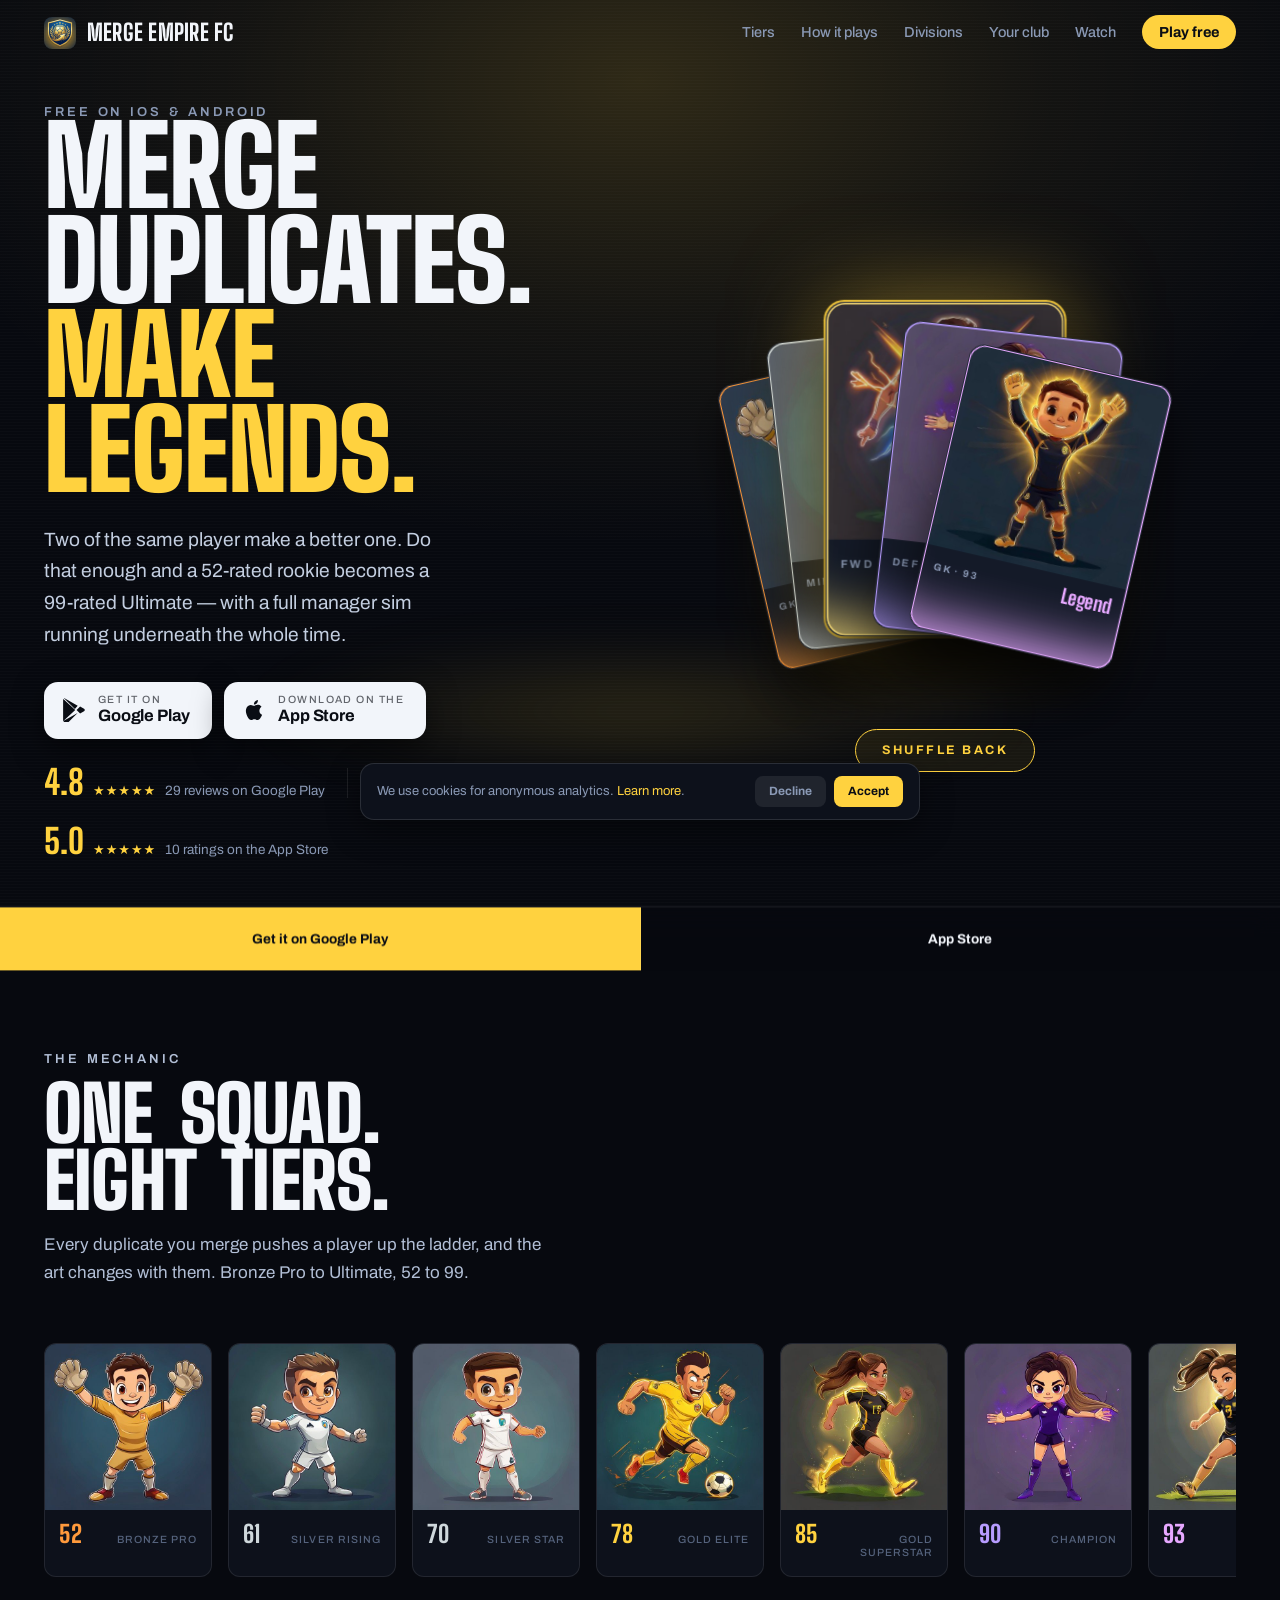
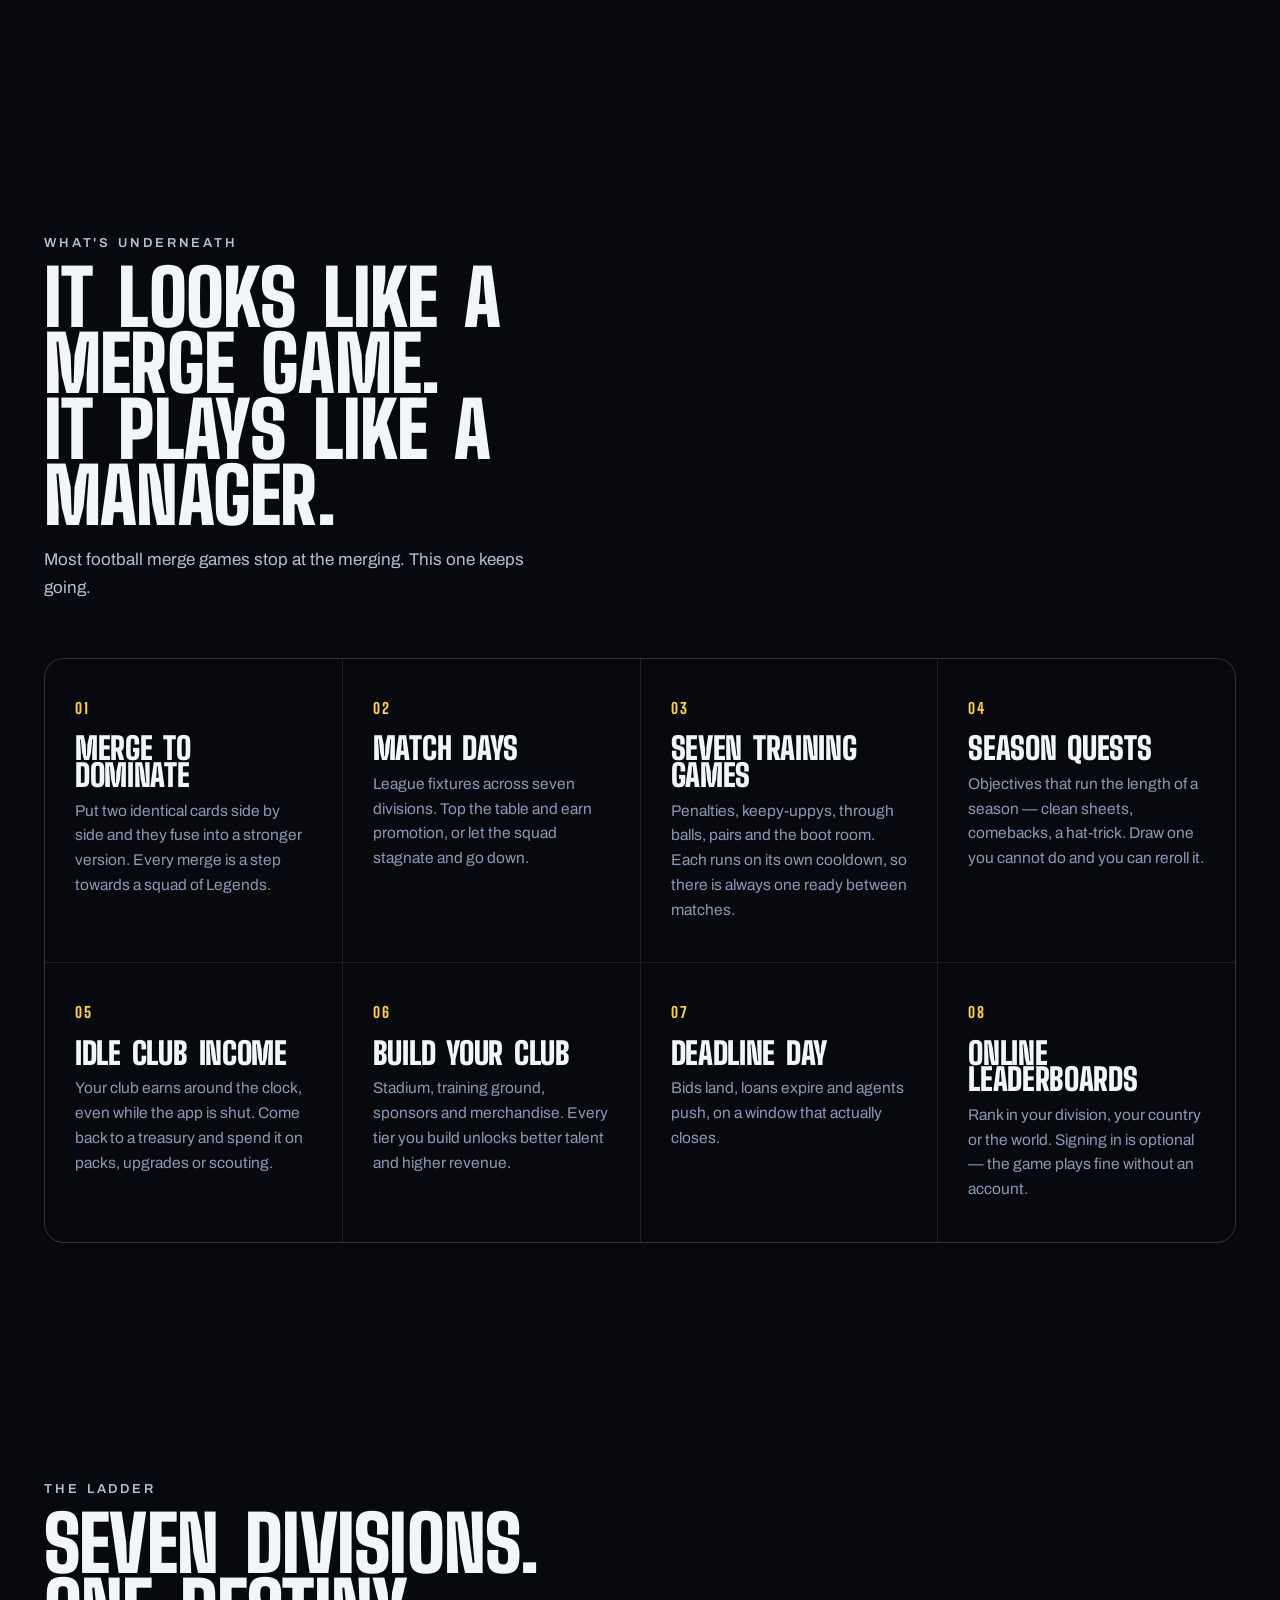
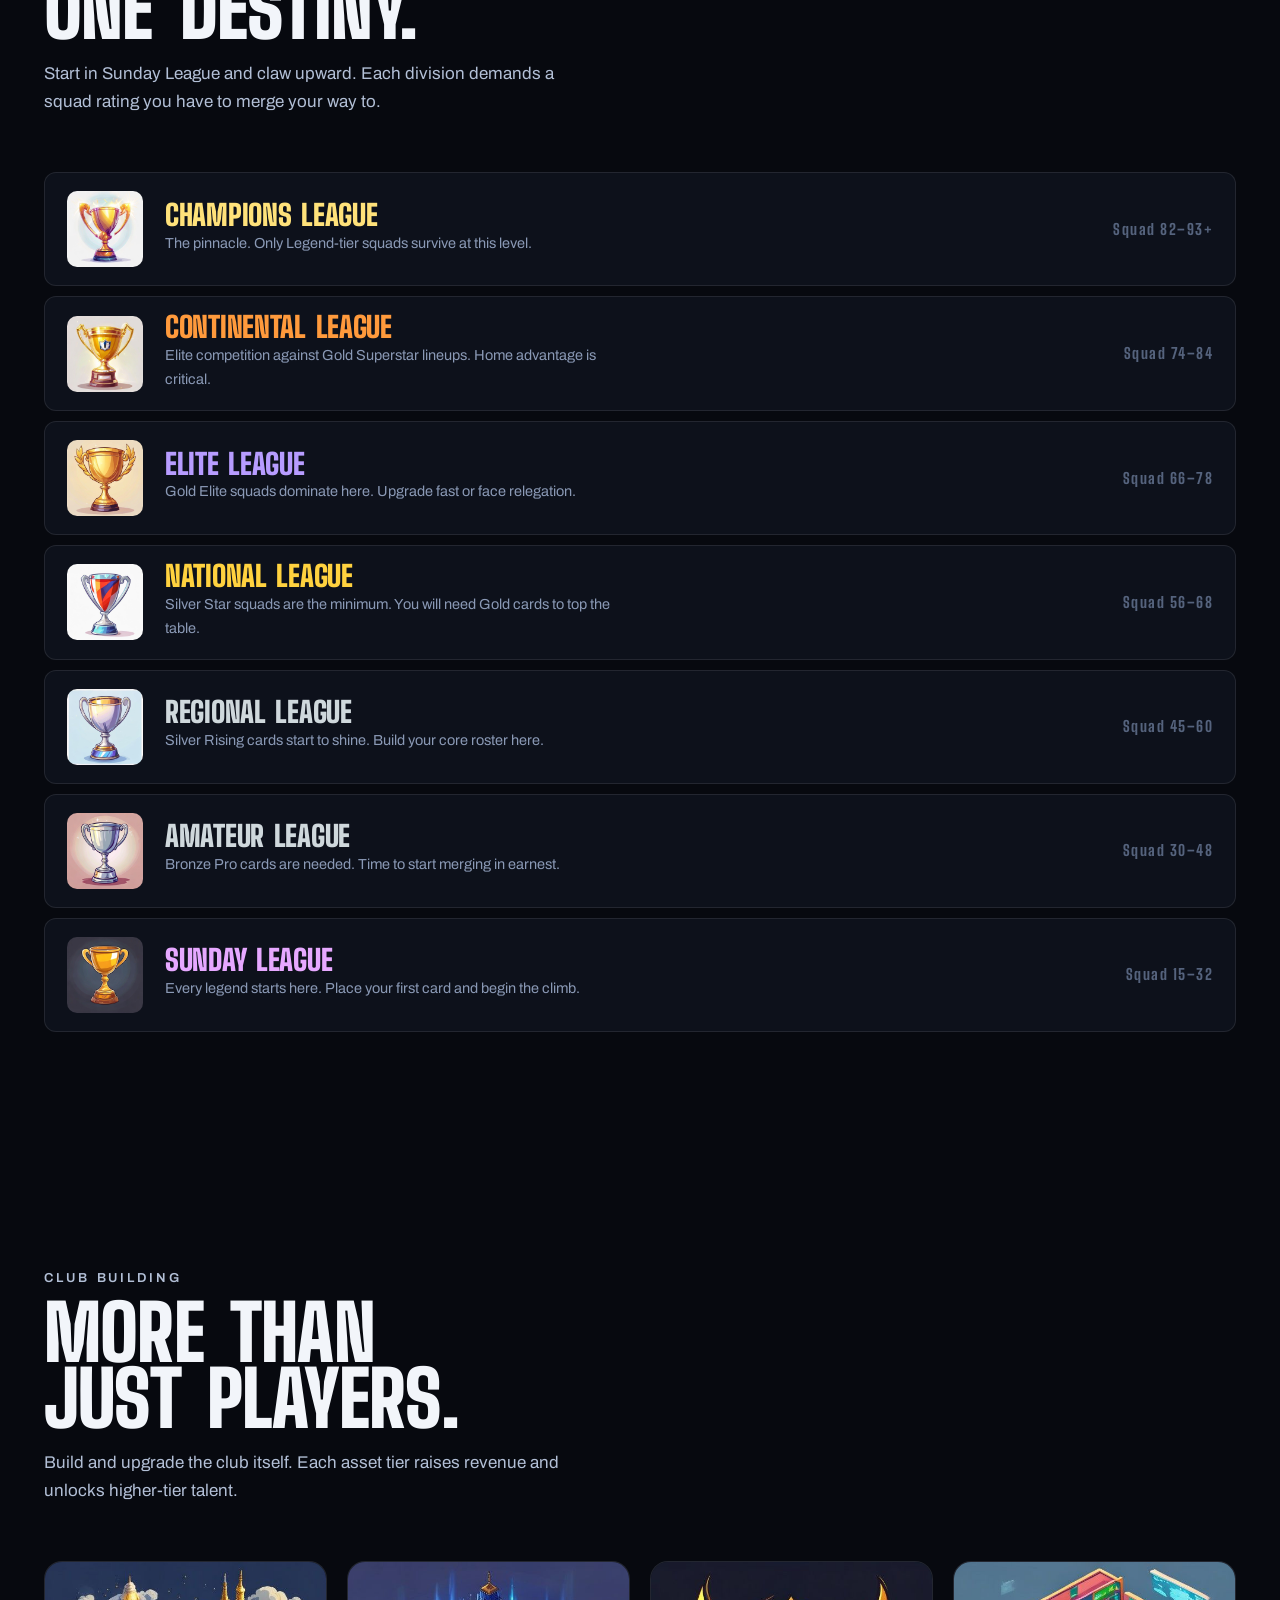
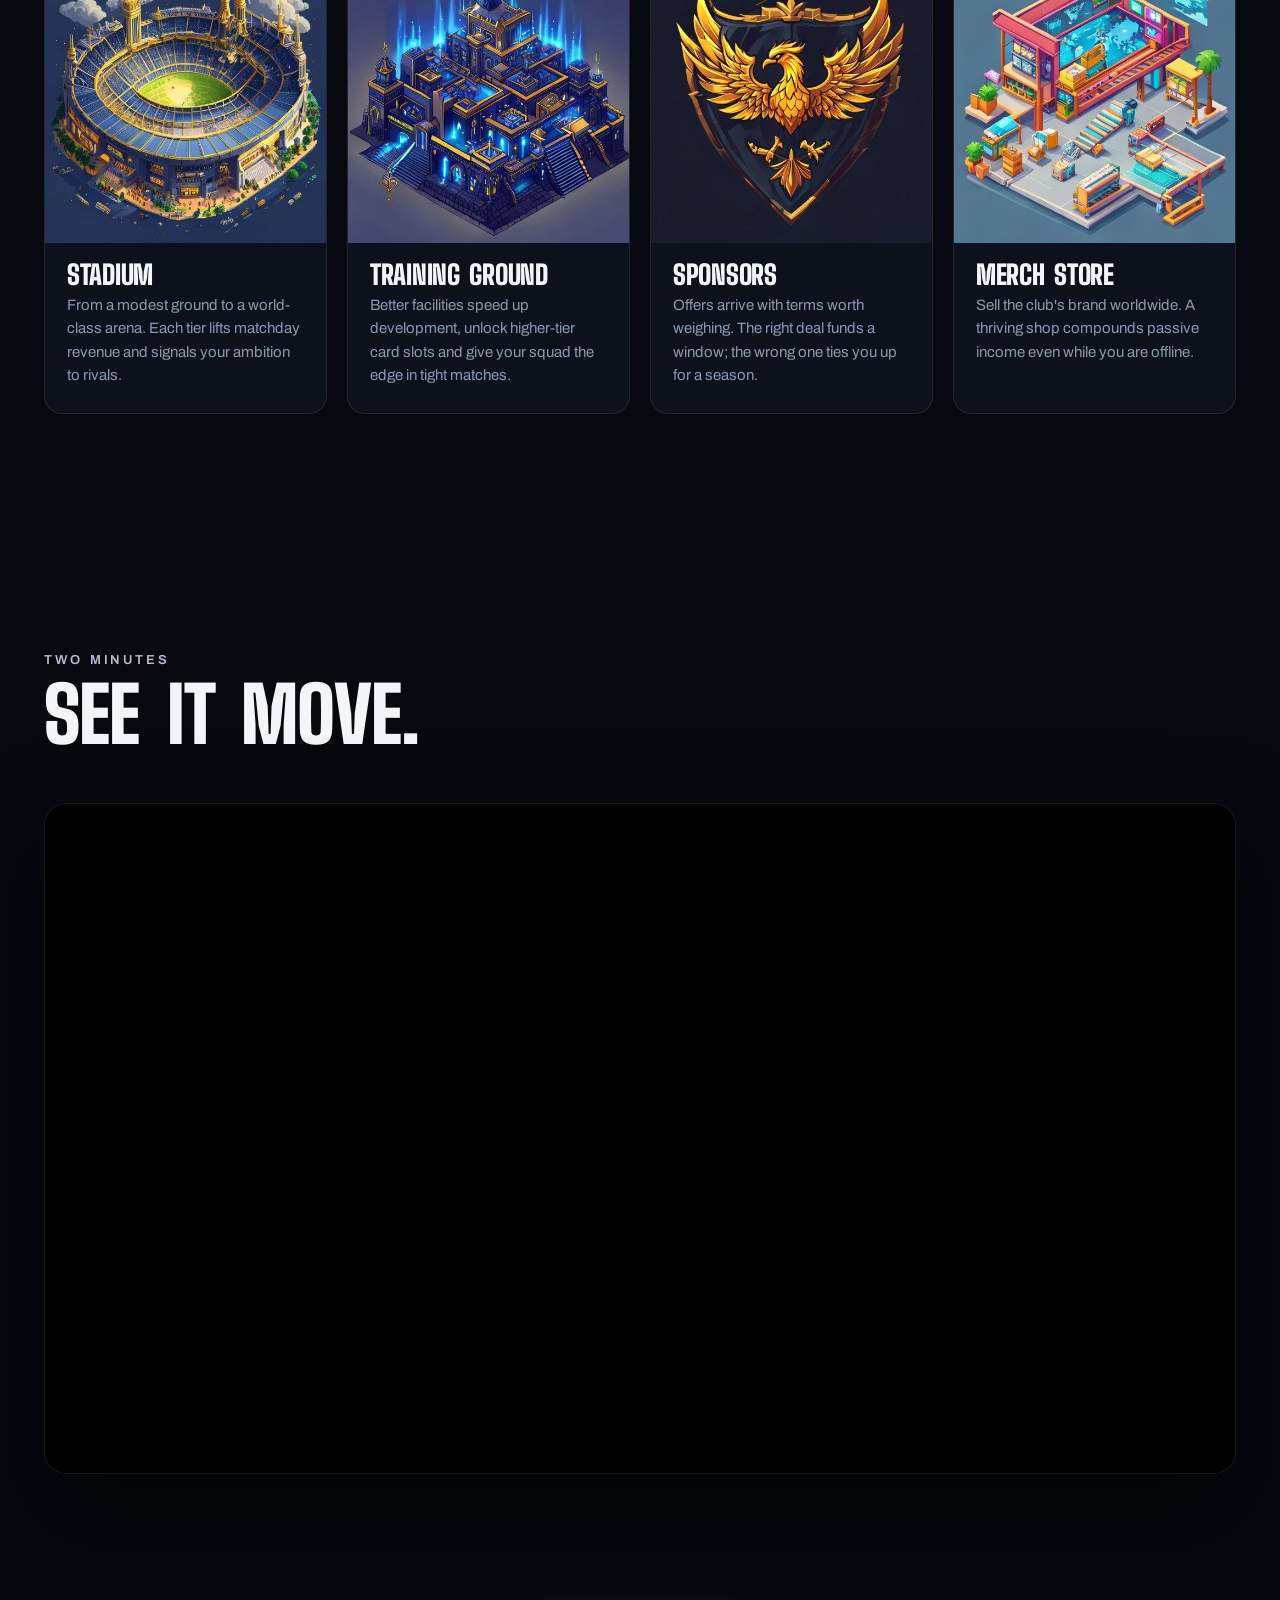
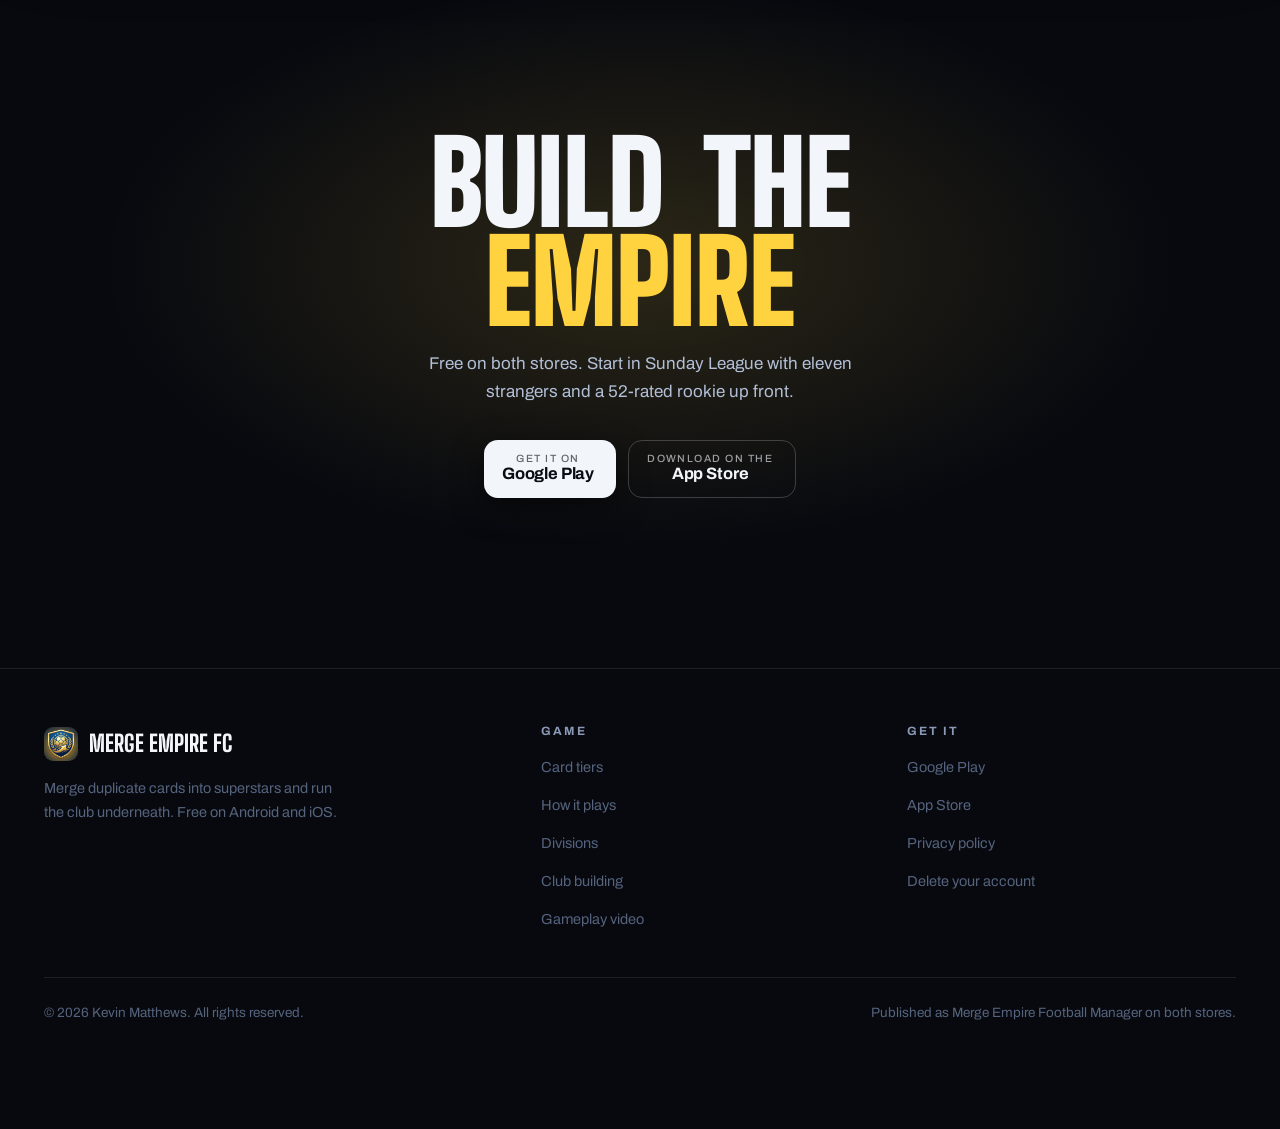
==== commit 305bb1d4: "Add training games and season quests to the feature grid Both shipped and undocumented on the site; " ====
--- a/index.html
+++ b/index.html
@@ -111,10 +111,12 @@
     <div class="feats">
       <div class="feat"><span class="n">01</span><h3>Merge to dominate</h3><p>Put two identical cards side by side and they fuse into a stronger version. Every merge is a step towards a squad of Legends.</p></div>
       <div class="feat"><span class="n">02</span><h3>Match days</h3><p>League fixtures across seven divisions. Top the table and earn promotion, or let the squad stagnate and go down.</p></div>
-      <div class="feat"><span class="n">03</span><h3>Idle club income</h3><p>Your club earns around the clock, even while the app is shut. Come back to a treasury and spend it on packs, upgrades or scouting.</p></div>
-      <div class="feat"><span class="n">04</span><h3>Build your club</h3><p>Stadium, training ground, sponsors and merchandise. Every tier you build unlocks better talent and higher revenue.</p></div>
-      <div class="feat"><span class="n">05</span><h3>Deadline day</h3><p>Bids land, loans expire and agents push, on a window that actually closes.</p></div>
-      <div class="feat"><span class="n">06</span><h3>Global leaderboards</h3><p>Rank in your division, your country or the world. Signing in is optional — the game plays fine without an account.</p></div>
+      <div class="feat"><span class="n">03</span><h3>Seven training games</h3><p>Penalties, keepy-uppys, through balls, pairs and the boot room. Each runs on its own cooldown, so there is always one ready between matches.</p></div>
+      <div class="feat"><span class="n">04</span><h3>Season quests</h3><p>Objectives that run the length of a season &mdash; clean sheets, comebacks, a hat-trick. Draw one you cannot do and you can reroll it.</p></div>
+      <div class="feat"><span class="n">05</span><h3>Idle club income</h3><p>Your club earns around the clock, even while the app is shut. Come back to a treasury and spend it on packs, upgrades or scouting.</p></div>
+      <div class="feat"><span class="n">06</span><h3>Build your club</h3><p>Stadium, training ground, sponsors and merchandise. Every tier you build unlocks better talent and higher revenue.</p></div>
+      <div class="feat"><span class="n">07</span><h3>Deadline day</h3><p>Bids land, loans expire and agents push, on a window that actually closes.</p></div>
+      <div class="feat"><span class="n">08</span><h3>Online leaderboards</h3><p>Rank in your division, your country or the world. Signing in is optional &mdash; the game plays fine without an account.</p></div>
     </div>
   </div>
 </section>
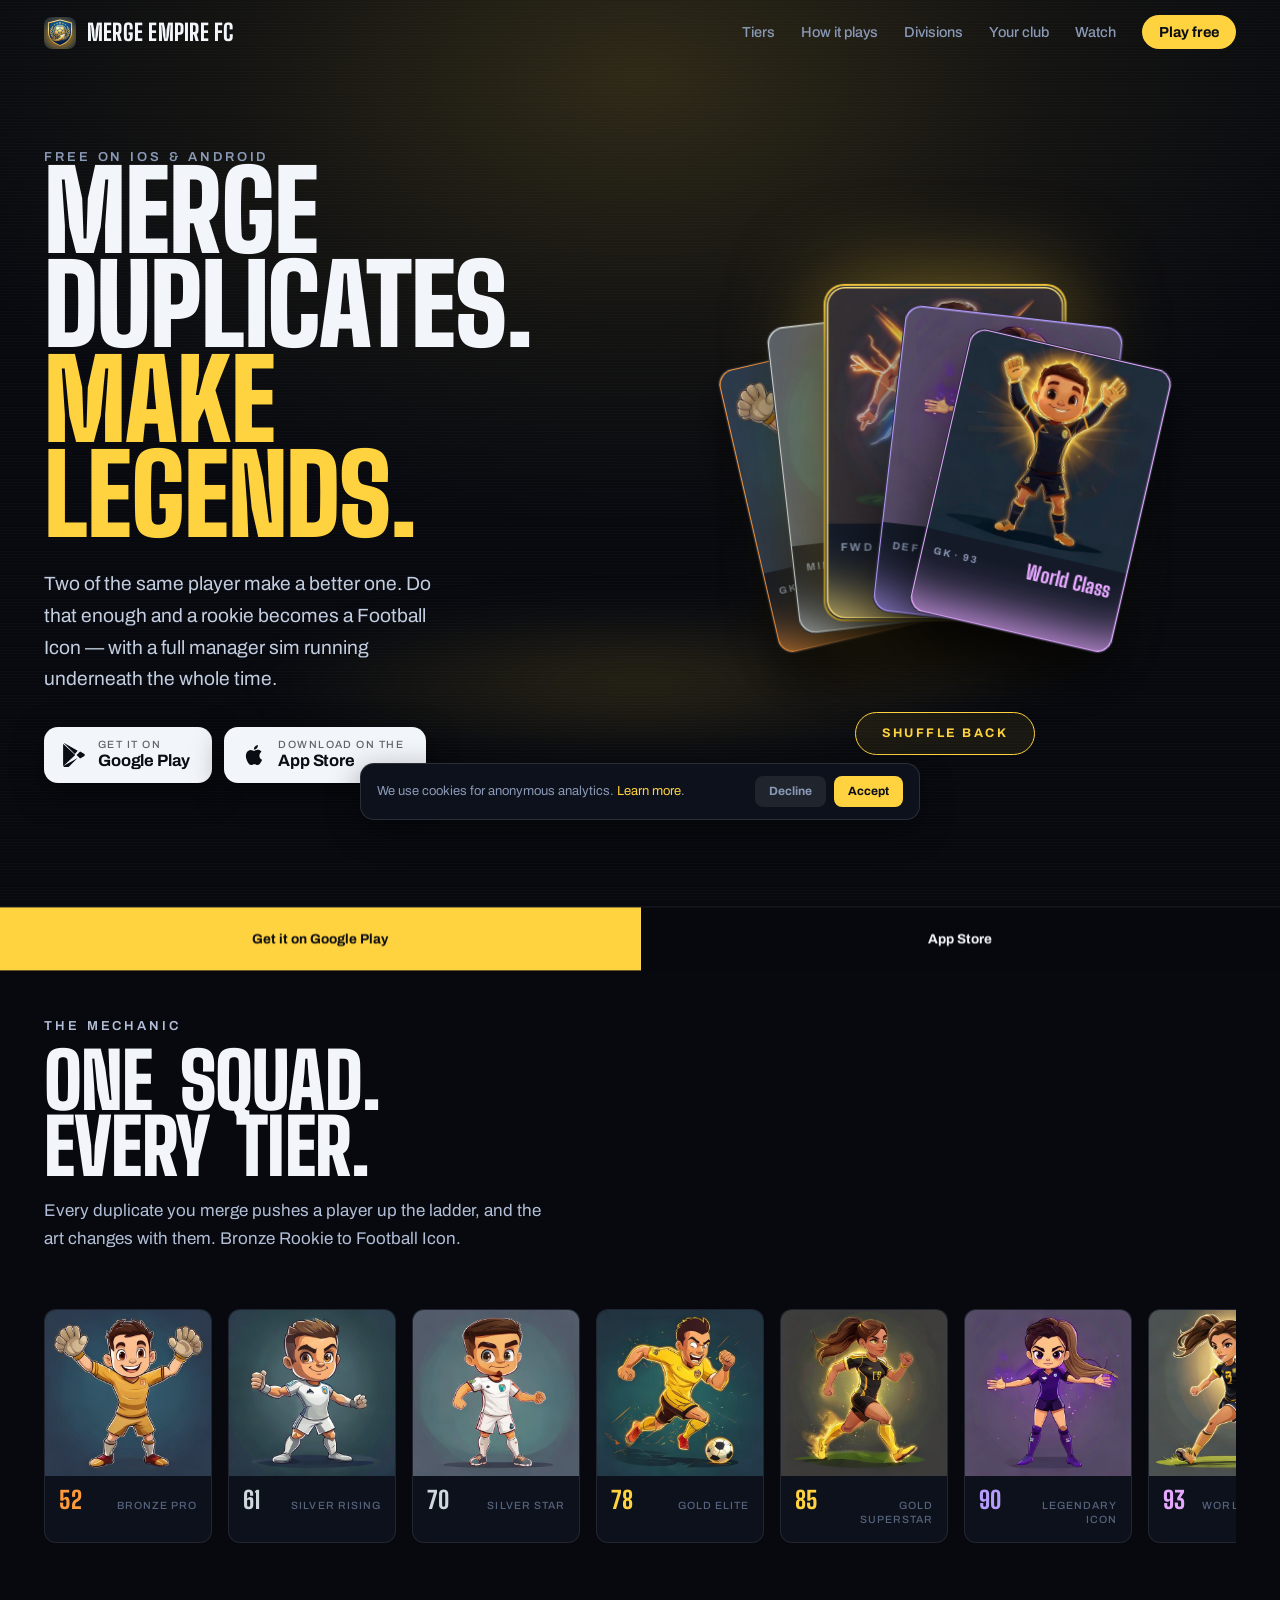
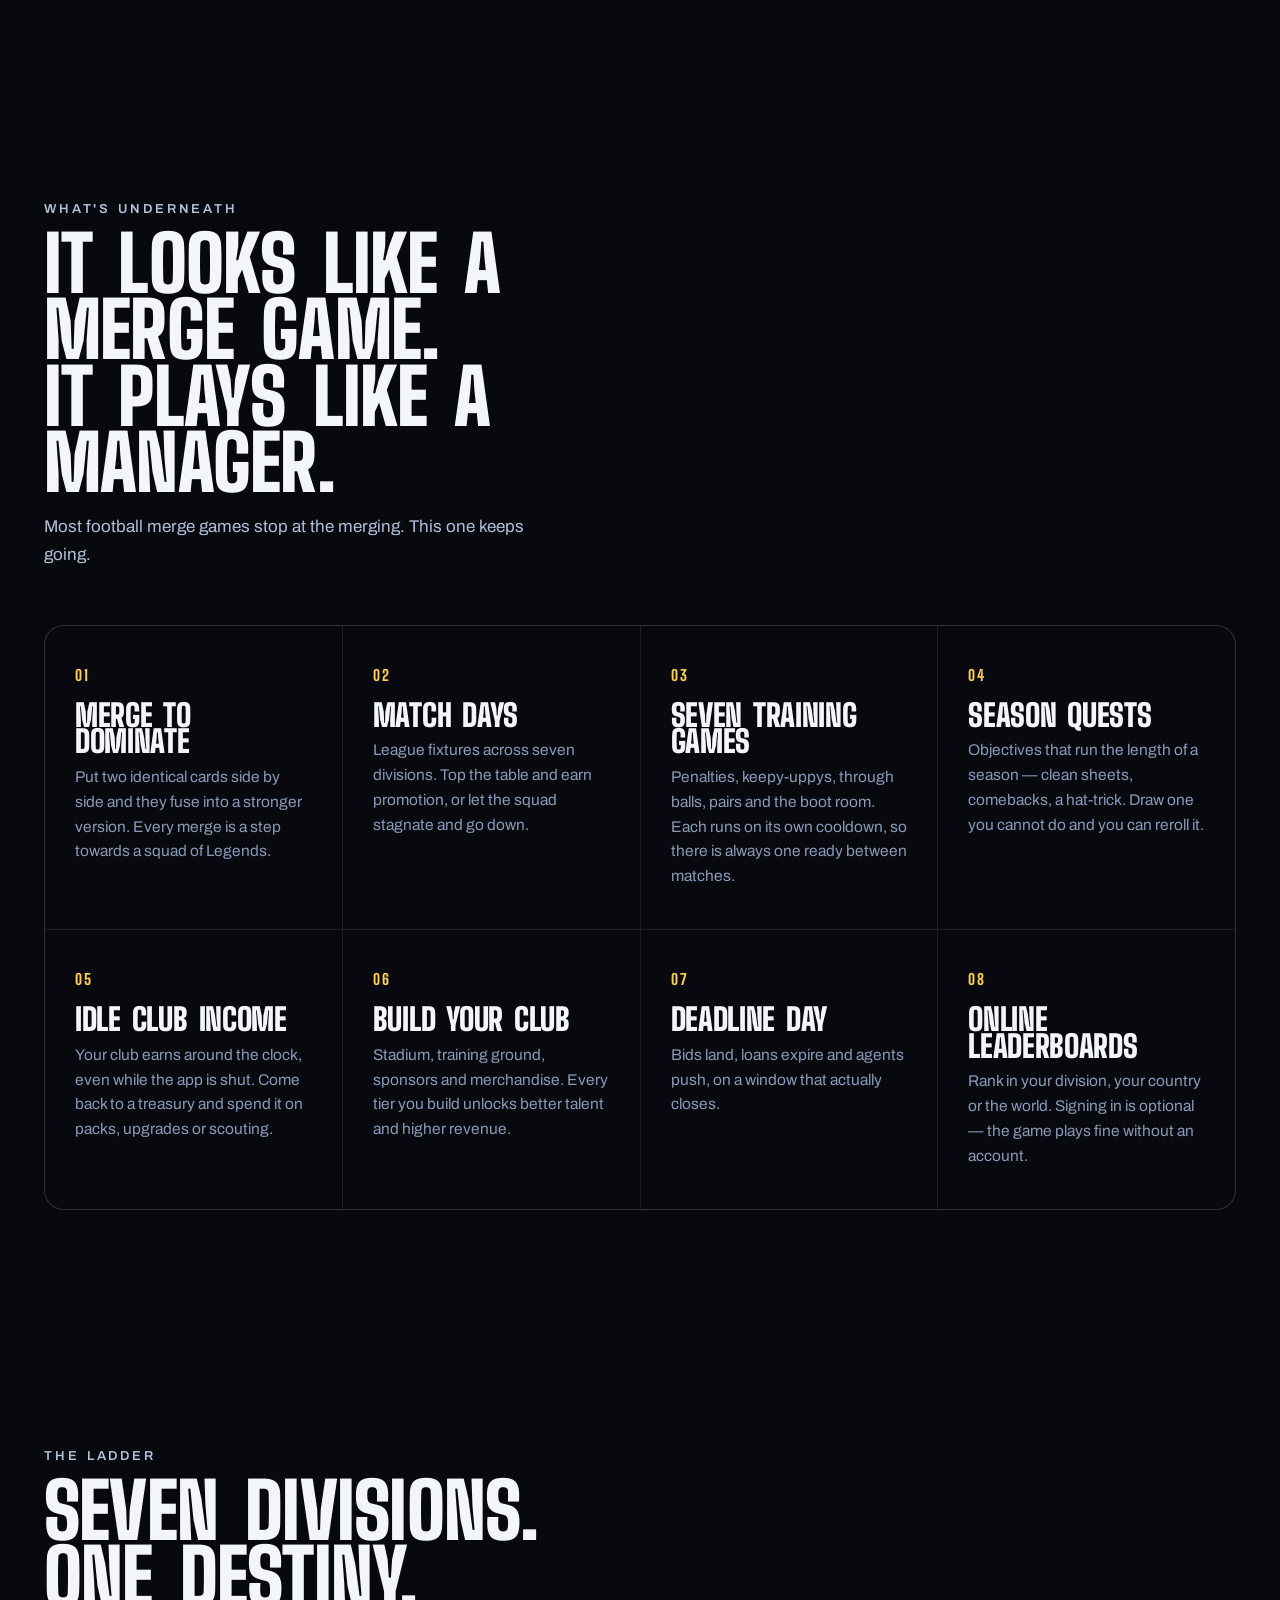
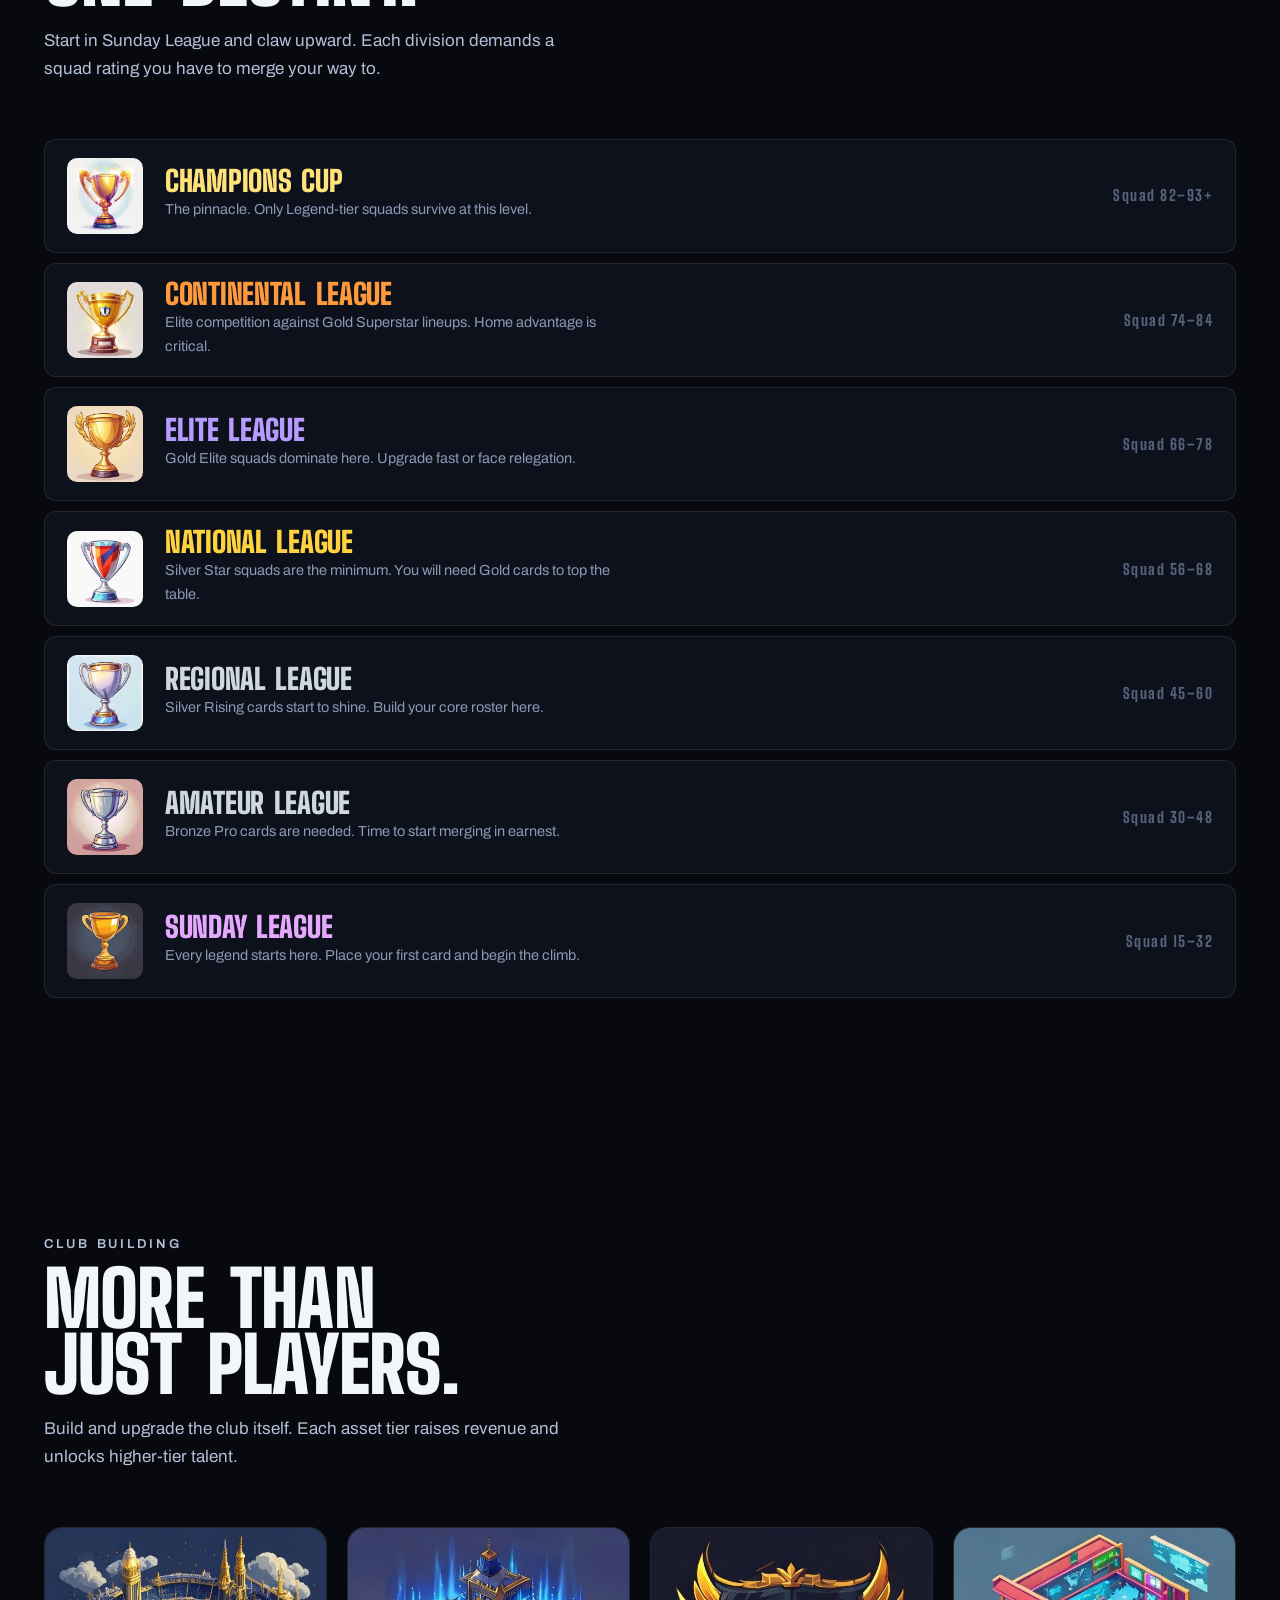
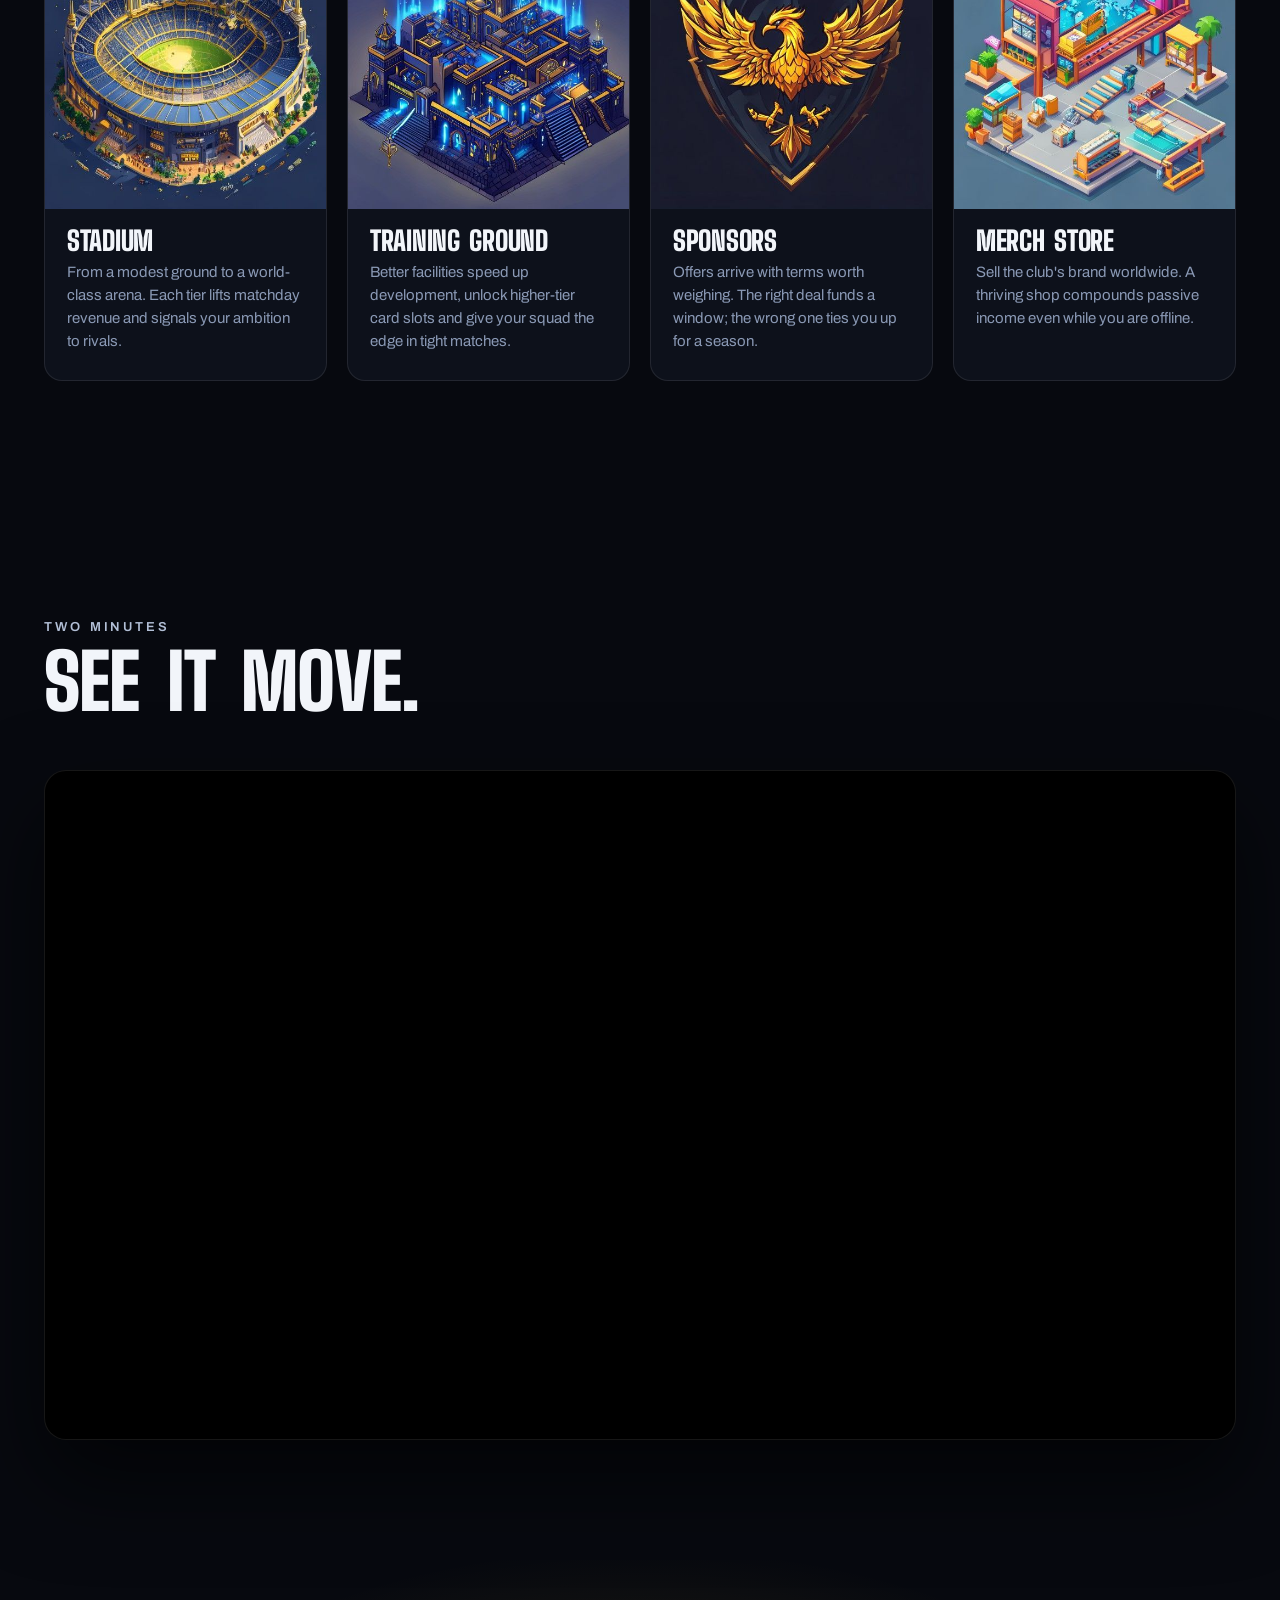
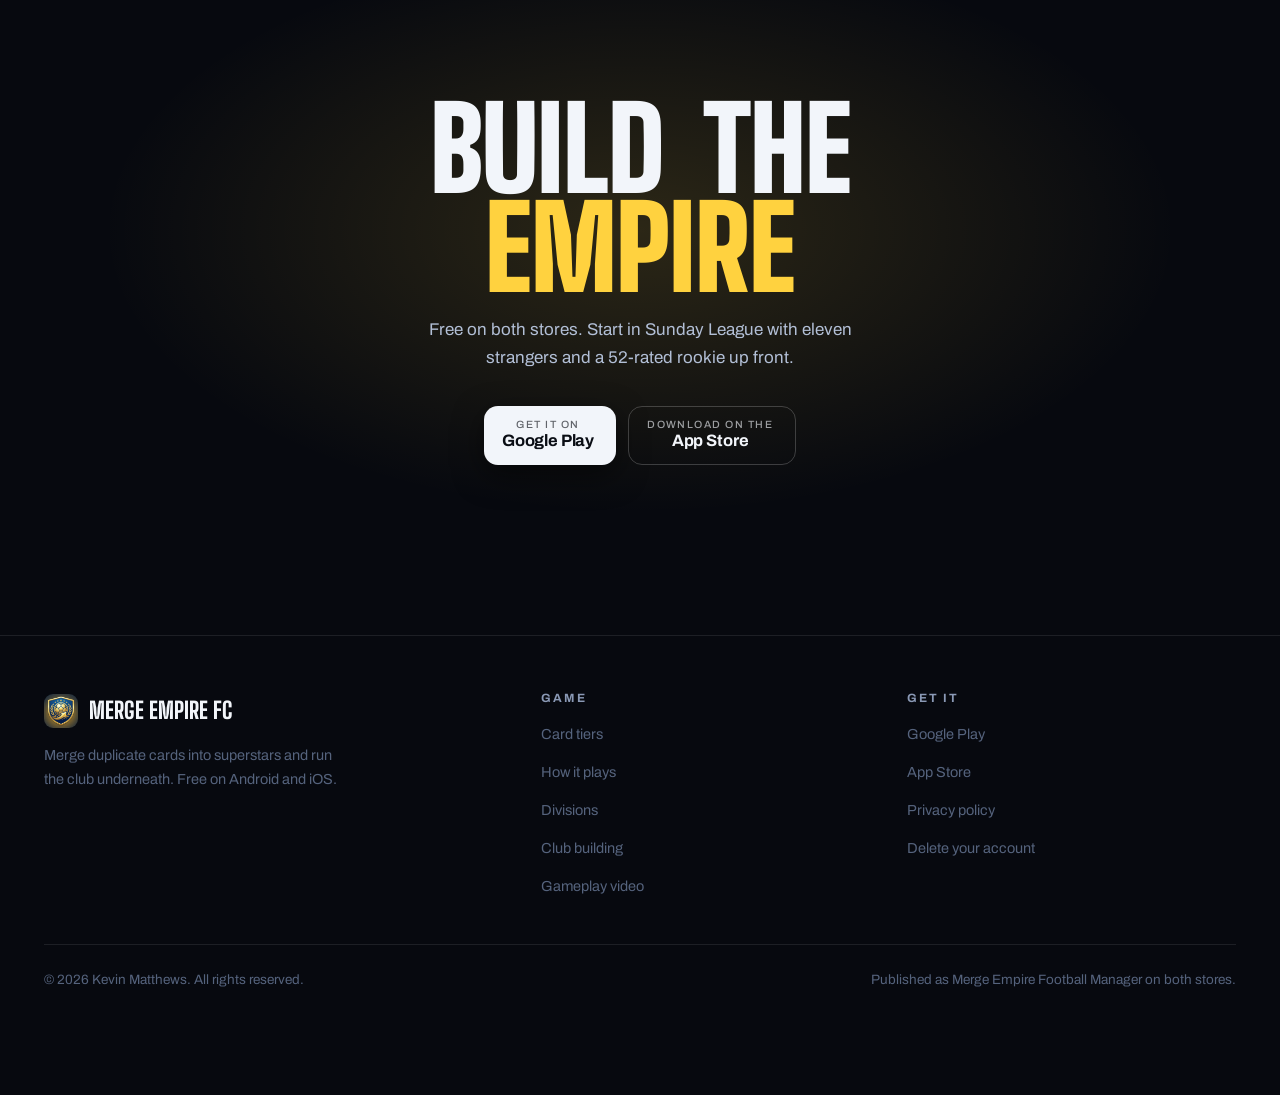
==== commit 30eb22e4: "Champions Cup, game tier names, drop stale store ratings (ME-85) Site had UEFA name, 8-tier claim an" ====
--- a/index.html
+++ b/index.html
@@ -3,6 +3,7 @@
 <head>
   <meta charset="UTF-8">
   <meta name="viewport" content="width=device-width, initial-scale=1.0">
+  <link rel="canonical" href="https://www.mergeempirefc.co.uk/">
   <title>Merge Empire FC — Merge Duplicates. Make Legends.</title>
   <meta name="description" content="Merge duplicate football cards into superstars and run a real club underneath — seven divisions, deadline day, sponsors and cup runs. Free on Android &amp; iOS.">
   <meta name="theme-color" content="#07090f">
@@ -50,7 +51,7 @@
     <div>
       <p class="eyebrow">Free on iOS &amp; Android</p>
       <h1 class="hero-title"><span>Merge</span><span>duplicates.</span><span class="gold">Make legends.</span></h1>
-      <p class="hero-sub">Two of the same player make a better one. Do that enough and a 52-rated rookie becomes a 99-rated Ultimate — with a full manager sim running underneath the whole time.</p>
+      <p class="hero-sub">Two of the same player make a better one. Do that enough and a rookie becomes a Football Icon — with a full manager sim running underneath the whole time.</p>
 
       <div class="stores">
         <a class="store" href="https://play.google.com/store/apps/details?id=com.mergeempirefc.app" target="_blank" rel="noopener">
@@ -63,19 +64,14 @@
         </a>
       </div>
 
-      <div class="proof">
-        <div class="rating"><b>4.8</b> <span class="stars">&#9733;&#9733;&#9733;&#9733;&#9733;</span> <span>29 reviews on Google Play</span></div>
-        <div class="proof-div"></div>
-        <div class="rating"><b>5.0</b> <span class="stars">&#9733;&#9733;&#9733;&#9733;&#9733;</span> <span>10 ratings on the App Store</span></div>
-      </div>
     </div>
 
     <div class="pack" id="pack">
       <div class="card t-bronze"><img src="assets/players/GK_t2_m.png" alt="A Bronze Pro goalkeeper card, rated 52"><div class="meta"><span class="pos">GK &middot; 52</span><span class="tier">Bronze</span></div></div>
       <div class="card t-silver"><img src="assets/players/MID_t4_m.png" alt="A Silver Star midfielder card, rated 70"><div class="meta"><span class="pos">MID &middot; 70</span><span class="tier">Silver</span></div></div>
-      <div class="card t-ultimate" data-hero><img src="assets/players/FWD_t9_m.png" alt="An Ultimate forward card, rated 99"><div class="meta"><span class="pos">FWD &middot; 99</span><span class="tier">Ultimate</span></div></div>
-      <div class="card t-champion"><img src="assets/players/DEF_t7_f.png" alt="A Champion defender card, rated 90"><div class="meta"><span class="pos">DEF &middot; 90</span><span class="tier">Champion</span></div></div>
-      <div class="card t-legend"><img src="assets/players/GK_t8_m.png" alt="A Legend goalkeeper card, rated 93"><div class="meta"><span class="pos">GK &middot; 93</span><span class="tier">Legend</span></div></div>
+      <div class="card t-ultimate" data-hero><img src="assets/players/FWD_t9_m.png" alt="A Football Icon forward card, rated 100"><div class="meta"><span class="pos">FWD &middot; 100</span><span class="tier">Icon</span></div></div>
+      <div class="card t-champion"><img src="assets/players/DEF_t7_f.png" alt="A Legendary Icon defender card, rated 90"><div class="meta"><span class="pos">DEF &middot; 90</span><span class="tier">Legend</span></div></div>
+      <div class="card t-legend"><img src="assets/players/GK_t8_m.png" alt="A World Legend goalkeeper card, rated 93"><div class="meta"><span class="pos">GK &middot; 93</span><span class="tier">World Class</span></div></div>
       <button class="deal" id="deal">Open the pack</button>
     </div>
   </div>
@@ -85,8 +81,8 @@
   <div class="container">
     <div class="sec-head">
       <p class="eyebrow">The mechanic</p>
-      <h2>One squad.<br>Eight tiers.</h2>
-      <p>Every duplicate you merge pushes a player up the ladder, and the art changes with them. Bronze Pro to Ultimate, 52 to 99.</p>
+      <h2>One squad.<br>Every tier.</h2>
+      <p>Every duplicate you merge pushes a player up the ladder, and the art changes with them. Bronze Rookie to Football Icon.</p>
     </div>
     <div class="ladder" id="ladder">
       <div class="rung t-bronze"><img src="assets/players/GK_t2_m.png" alt="Bronze Pro goalkeeper" loading="lazy"><div class="lab"><b>52</b><span>Bronze Pro</span></div></div>
@@ -94,9 +90,9 @@
       <div class="rung t-silver"><img src="assets/players/MID_t4_m.png" alt="Silver Star midfielder" loading="lazy"><div class="lab"><b>70</b><span>Silver Star</span></div></div>
       <div class="rung t-gold"><img src="assets/players/FWD_t5_m.png" alt="Gold Elite forward" loading="lazy"><div class="lab"><b>78</b><span>Gold Elite</span></div></div>
       <div class="rung t-gold"><img src="assets/players/MID_t6_f.png" alt="Gold Superstar midfielder" loading="lazy"><div class="lab"><b>85</b><span>Gold Superstar</span></div></div>
-      <div class="rung t-champion"><img src="assets/players/DEF_t7_f.png" alt="Champion defender" loading="lazy"><div class="lab"><b>90</b><span>Champion</span></div></div>
-      <div class="rung t-legend"><img src="assets/players/MID_t8_f.png" alt="Legend midfielder" loading="lazy"><div class="lab"><b>93</b><span>Legend</span></div></div>
-      <div class="rung t-ultimate"><img src="assets/players/FWD_t9_f.png" alt="Ultimate forward" loading="lazy"><div class="lab"><b>99</b><span>Ultimate</span></div></div>
+      <div class="rung t-champion"><img src="assets/players/DEF_t7_f.png" alt="Legendary Icon defender" loading="lazy"><div class="lab"><b>90</b><span>Legendary Icon</span></div></div>
+      <div class="rung t-legend"><img src="assets/players/MID_t8_f.png" alt="World Legend midfielder" loading="lazy"><div class="lab"><b>93</b><span>World Legend</span></div></div>
+      <div class="rung t-ultimate"><img src="assets/players/FWD_t9_f.png" alt="Football Icon forward" loading="lazy"><div class="lab"><b>100</b><span>Football Icon</span></div></div>
     </div>
   </div>
 </section>
@@ -129,7 +125,7 @@
       <p>Start in Sunday League and claw upward. Each division demands a squad rating you have to merge your way to.</p>
     </div>
     <div class="divs" id="divs">
-      <div class="div-row" style="--d:var(--ultimate)"><img src="assets/trophies/champions_cup.png" alt="Champions League trophy" loading="lazy"><div><h3>Champions League</h3><p>The pinnacle. Only Legend-tier squads survive at this level.</p></div><span class="div-rank">Squad 82&ndash;93+</span></div>
+      <div class="div-row" style="--d:var(--ultimate)"><img src="assets/trophies/champions_cup.png" alt="Champions Cup trophy" loading="lazy"><div><h3>Champions Cup</h3><p>The pinnacle. Only Legend-tier squads survive at this level.</p></div><span class="div-rank">Squad 82&ndash;93+</span></div>
       <div class="div-row" style="--d:var(--bronze)"><img src="assets/trophies/continental.png" alt="Continental League trophy" loading="lazy"><div><h3>Continental League</h3><p>Elite competition against Gold Superstar lineups. Home advantage is critical.</p></div><span class="div-rank">Squad 74&ndash;84</span></div>
       <div class="div-row" style="--d:var(--champion)"><img src="assets/trophies/elite_league.png" alt="Elite League trophy" loading="lazy"><div><h3>Elite League</h3><p>Gold Elite squads dominate here. Upgrade fast or face relegation.</p></div><span class="div-rank">Squad 66&ndash;78</span></div>
       <div class="div-row" style="--d:var(--gold)"><img src="assets/trophies/national_league.png" alt="National League trophy" loading="lazy"><div><h3>National League</h3><p>Silver Star squads are the minimum. You will need Gold cards to top the table.</p></div><span class="div-rank">Squad 56&ndash;68</span></div>
--- a/css/styles.css
+++ b/css/styles.css
@@ -97,12 +97,6 @@
 .store.ghost{background:transparent;color:var(--paper);border:1.5px solid var(--edge-hi);box-shadow:none}
 .store.ghost:hover{border-color:var(--gold);color:var(--gold)}
 
-.proof{display:flex;align-items:center;gap:22px;margin-top:26px;flex-wrap:wrap}
-.rating{display:flex;align-items:baseline;gap:9px}
-.rating b{font-family:'Big Shoulders Display',sans-serif;font-size:34px;font-weight:800;color:var(--gold);line-height:1}
-.rating .stars{color:var(--gold);letter-spacing:1px;font-size:13px}
-.rating span{font-size:13.5px;color:var(--mute)}
-.proof-div{width:1px;height:30px;background:var(--edge)}
 
 /* ---------------------------------------------------------
    CARDS — the atom
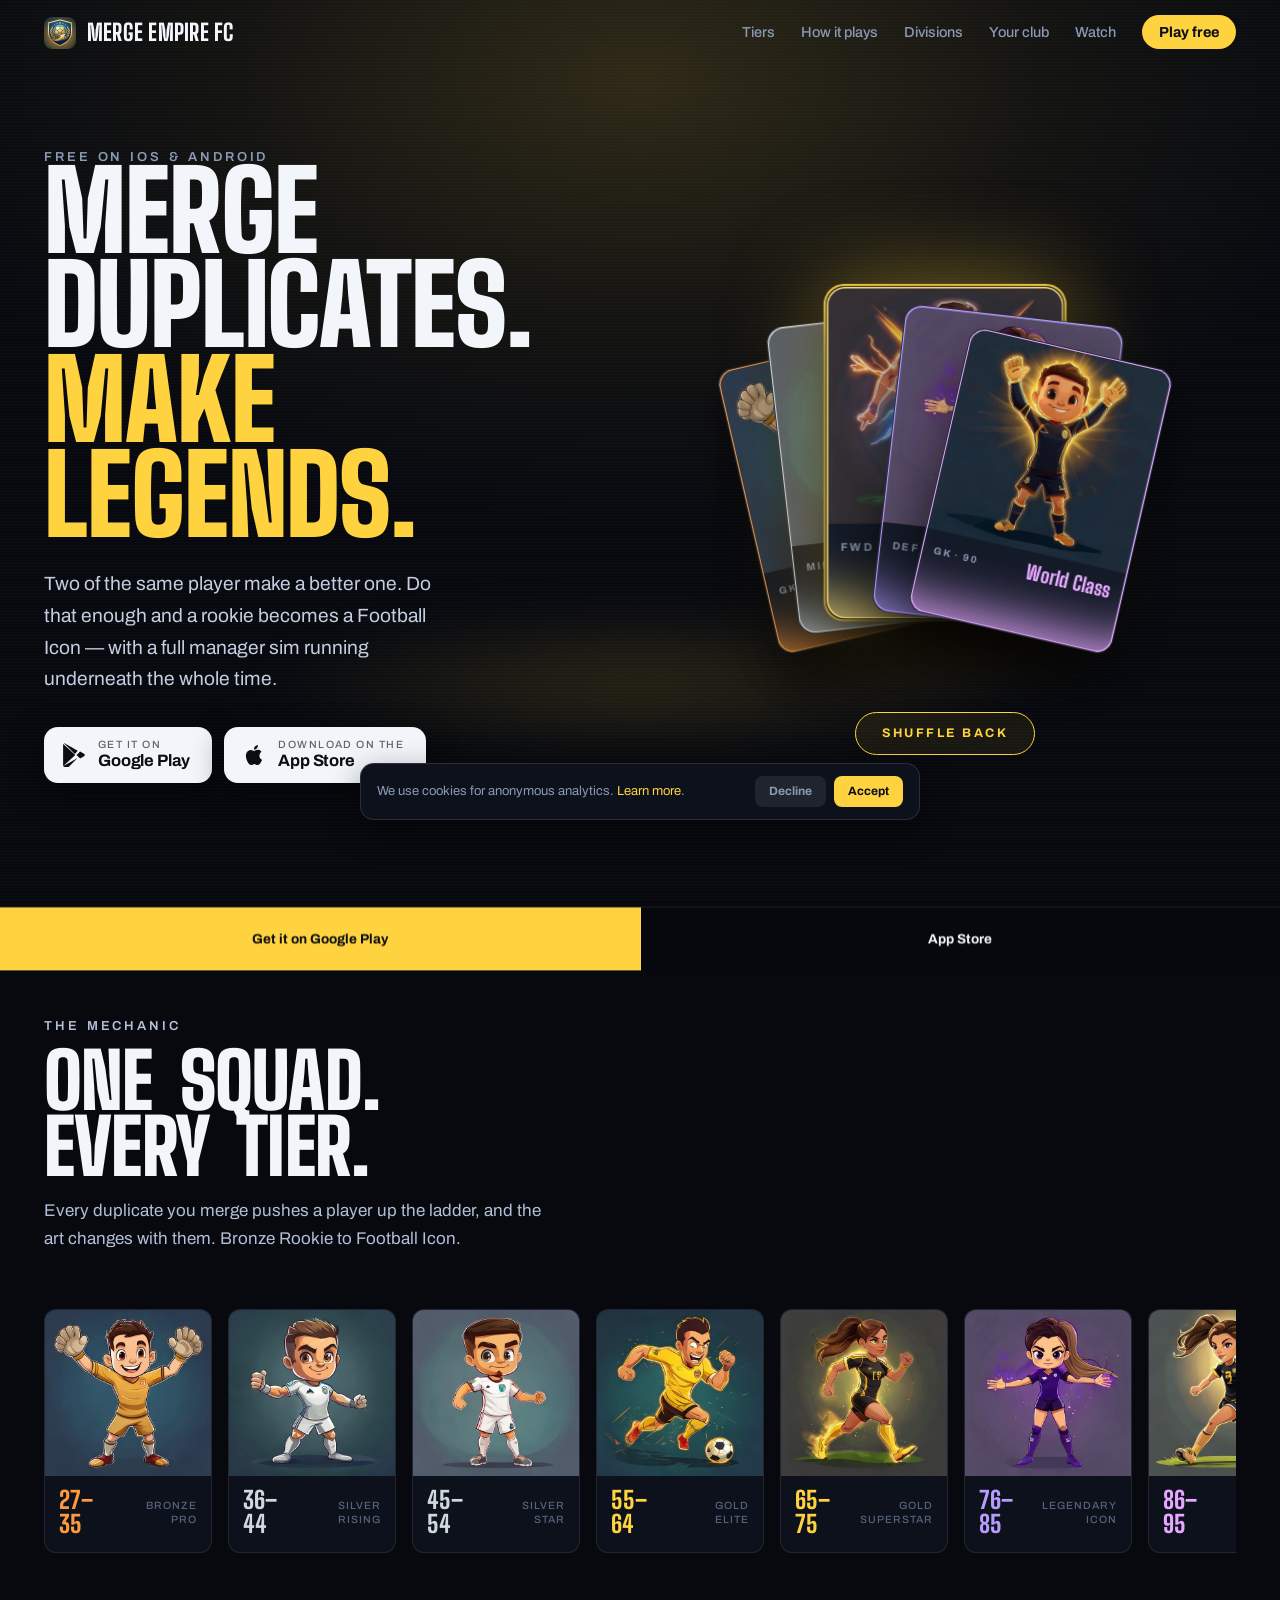
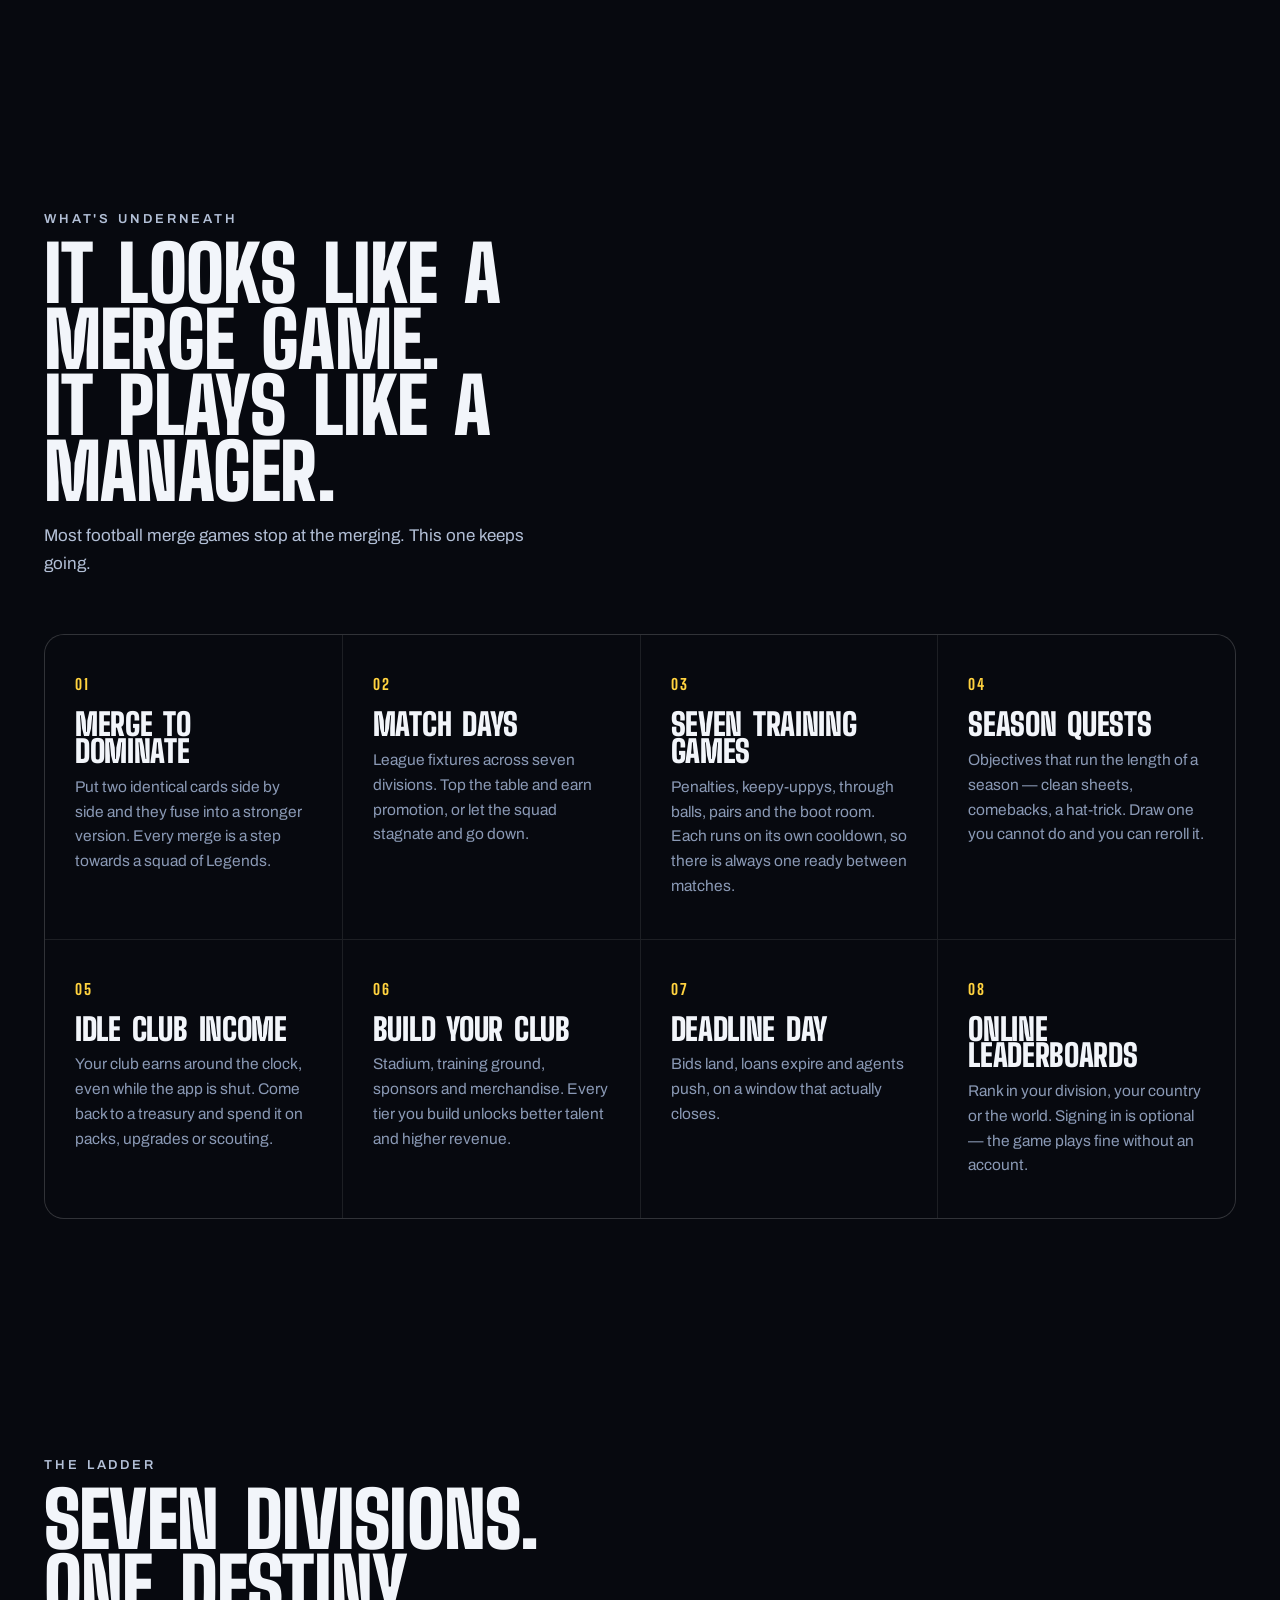
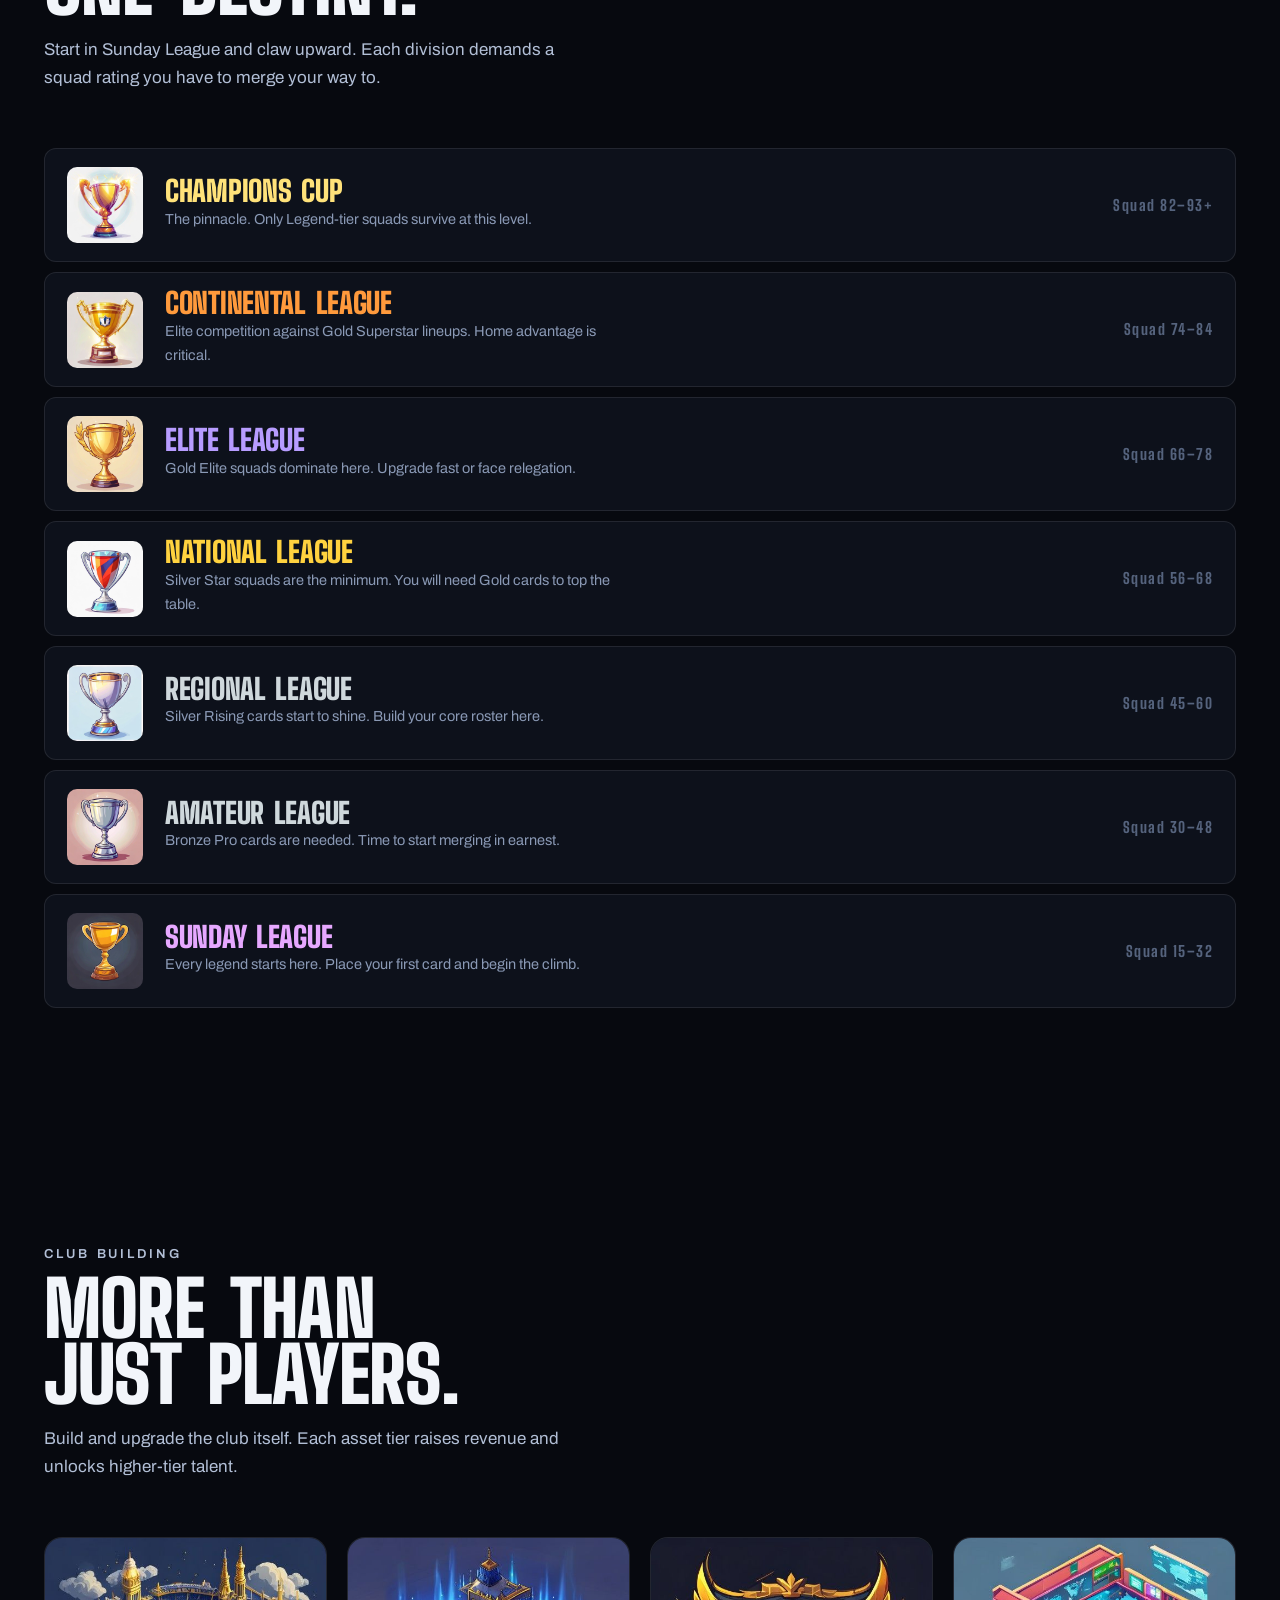
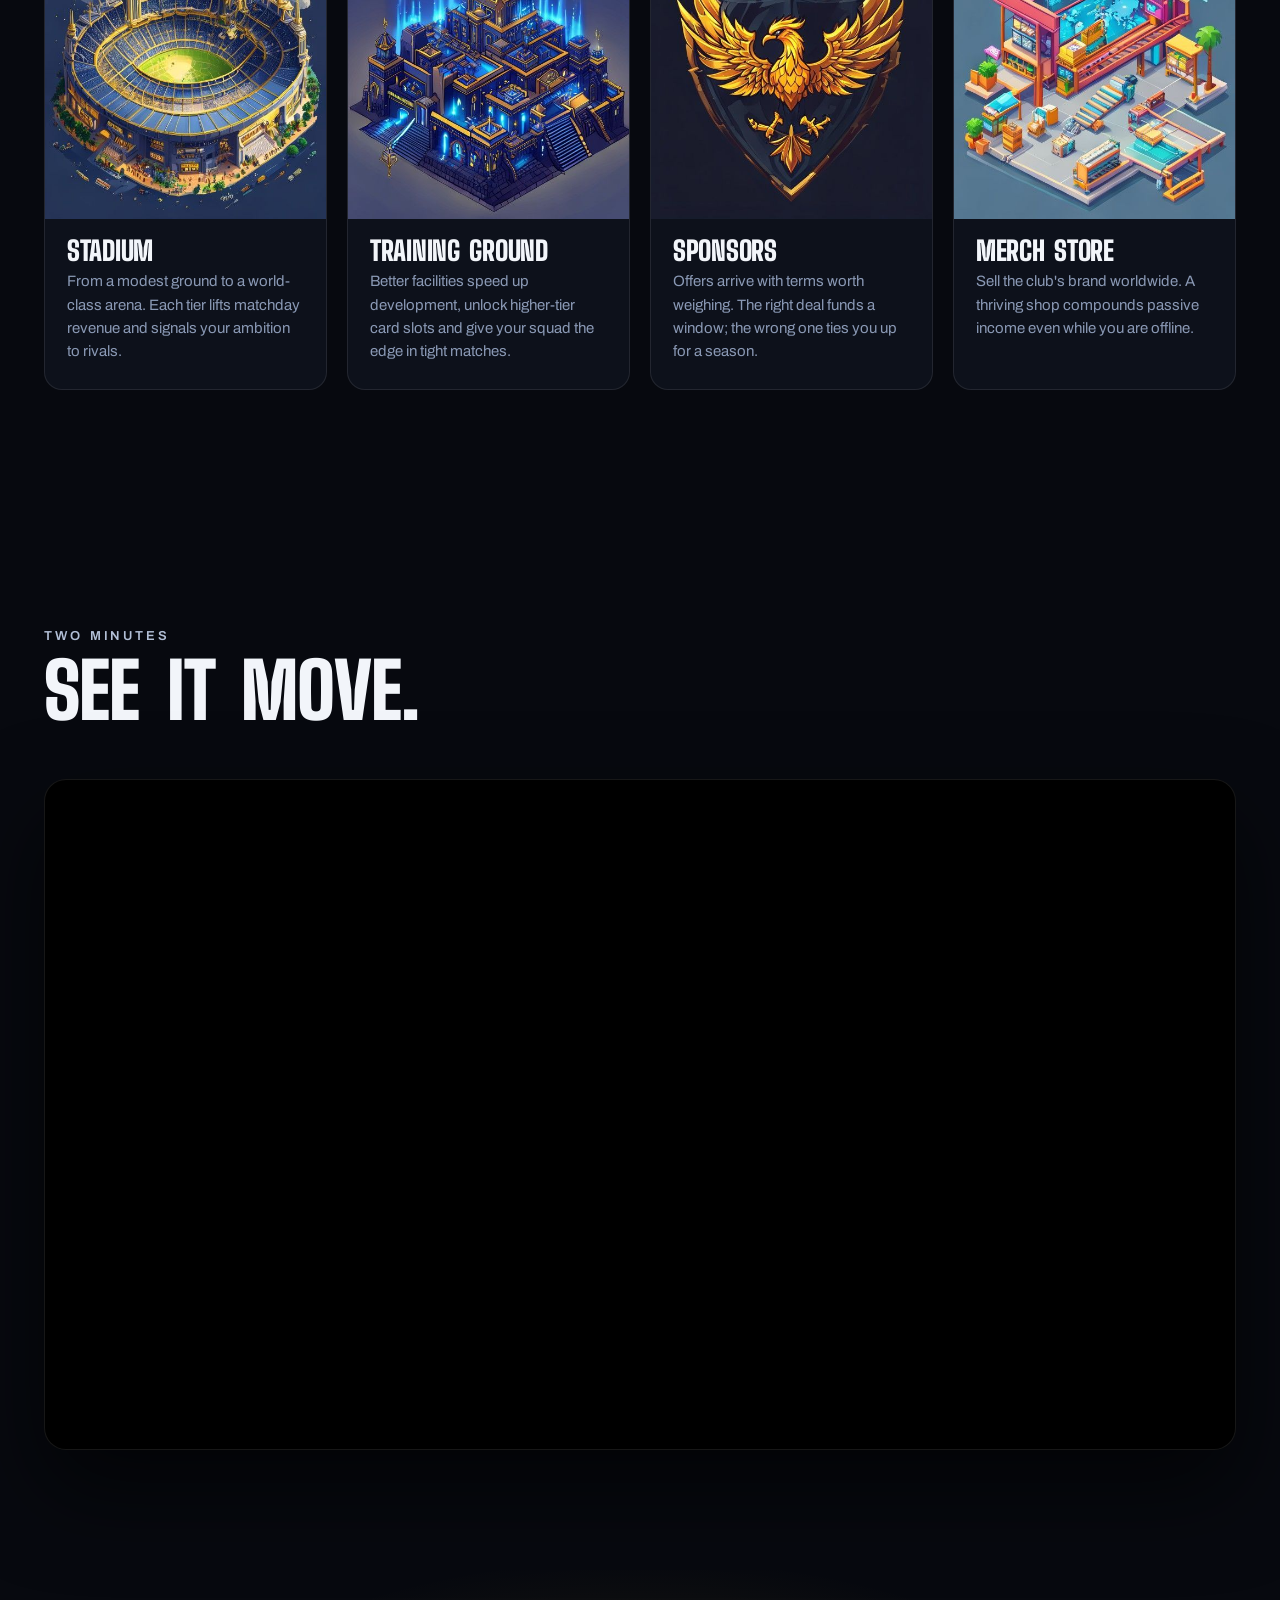
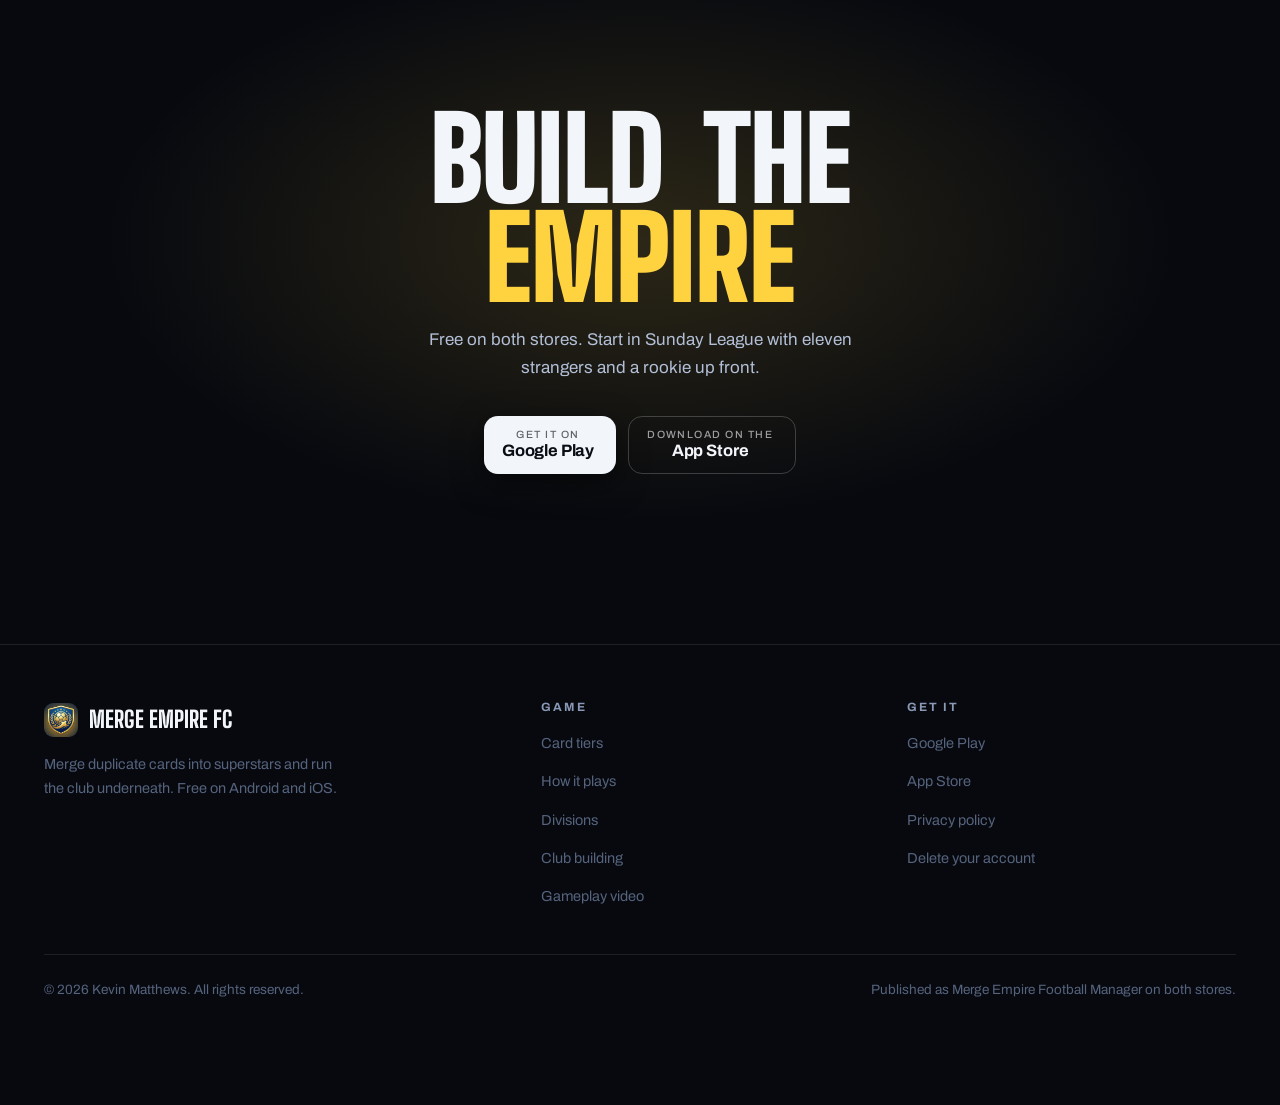
==== commit 9c45a3ac: "Site: use real card rating ranges, drop false 52-rated claim Ladder shows each tier's real range; he" ====
--- a/index.html
+++ b/index.html
@@ -67,11 +67,11 @@
     </div>
 
     <div class="pack" id="pack">
-      <div class="card t-bronze"><img src="assets/players/GK_t2_m.png" alt="A Bronze Pro goalkeeper card, rated 52"><div class="meta"><span class="pos">GK &middot; 52</span><span class="tier">Bronze</span></div></div>
-      <div class="card t-silver"><img src="assets/players/MID_t4_m.png" alt="A Silver Star midfielder card, rated 70"><div class="meta"><span class="pos">MID &middot; 70</span><span class="tier">Silver</span></div></div>
+      <div class="card t-bronze"><img src="assets/players/GK_t2_m.png" alt="A Bronze Pro goalkeeper card, rated 31"><div class="meta"><span class="pos">GK &middot; 31</span><span class="tier">Bronze</span></div></div>
+      <div class="card t-silver"><img src="assets/players/MID_t4_m.png" alt="A Silver Star midfielder card, rated 50"><div class="meta"><span class="pos">MID &middot; 50</span><span class="tier">Silver</span></div></div>
       <div class="card t-ultimate" data-hero><img src="assets/players/FWD_t9_m.png" alt="A Football Icon forward card, rated 100"><div class="meta"><span class="pos">FWD &middot; 100</span><span class="tier">Icon</span></div></div>
-      <div class="card t-champion"><img src="assets/players/DEF_t7_f.png" alt="A Legendary Icon defender card, rated 90"><div class="meta"><span class="pos">DEF &middot; 90</span><span class="tier">Legend</span></div></div>
-      <div class="card t-legend"><img src="assets/players/GK_t8_m.png" alt="A World Legend goalkeeper card, rated 93"><div class="meta"><span class="pos">GK &middot; 93</span><span class="tier">World Class</span></div></div>
+      <div class="card t-champion"><img src="assets/players/DEF_t7_f.png" alt="A Legendary Icon defender card, rated 80"><div class="meta"><span class="pos">DEF &middot; 80</span><span class="tier">Legend</span></div></div>
+      <div class="card t-legend"><img src="assets/players/GK_t8_m.png" alt="A World Legend goalkeeper card, rated 90"><div class="meta"><span class="pos">GK &middot; 90</span><span class="tier">World Class</span></div></div>
       <button class="deal" id="deal">Open the pack</button>
     </div>
   </div>
@@ -85,13 +85,13 @@
       <p>Every duplicate you merge pushes a player up the ladder, and the art changes with them. Bronze Rookie to Football Icon.</p>
     </div>
     <div class="ladder" id="ladder">
-      <div class="rung t-bronze"><img src="assets/players/GK_t2_m.png" alt="Bronze Pro goalkeeper" loading="lazy"><div class="lab"><b>52</b><span>Bronze Pro</span></div></div>
-      <div class="rung t-silver"><img src="assets/players/DEF_t3_m.png" alt="Silver Rising defender" loading="lazy"><div class="lab"><b>61</b><span>Silver Rising</span></div></div>
-      <div class="rung t-silver"><img src="assets/players/MID_t4_m.png" alt="Silver Star midfielder" loading="lazy"><div class="lab"><b>70</b><span>Silver Star</span></div></div>
-      <div class="rung t-gold"><img src="assets/players/FWD_t5_m.png" alt="Gold Elite forward" loading="lazy"><div class="lab"><b>78</b><span>Gold Elite</span></div></div>
-      <div class="rung t-gold"><img src="assets/players/MID_t6_f.png" alt="Gold Superstar midfielder" loading="lazy"><div class="lab"><b>85</b><span>Gold Superstar</span></div></div>
-      <div class="rung t-champion"><img src="assets/players/DEF_t7_f.png" alt="Legendary Icon defender" loading="lazy"><div class="lab"><b>90</b><span>Legendary Icon</span></div></div>
-      <div class="rung t-legend"><img src="assets/players/MID_t8_f.png" alt="World Legend midfielder" loading="lazy"><div class="lab"><b>93</b><span>World Legend</span></div></div>
+      <div class="rung t-bronze"><img src="assets/players/GK_t2_m.png" alt="Bronze Pro goalkeeper" loading="lazy"><div class="lab"><b>27&ndash;35</b><span>Bronze Pro</span></div></div>
+      <div class="rung t-silver"><img src="assets/players/DEF_t3_m.png" alt="Silver Rising defender" loading="lazy"><div class="lab"><b>36&ndash;44</b><span>Silver Rising</span></div></div>
+      <div class="rung t-silver"><img src="assets/players/MID_t4_m.png" alt="Silver Star midfielder" loading="lazy"><div class="lab"><b>45&ndash;54</b><span>Silver Star</span></div></div>
+      <div class="rung t-gold"><img src="assets/players/FWD_t5_m.png" alt="Gold Elite forward" loading="lazy"><div class="lab"><b>55&ndash;64</b><span>Gold Elite</span></div></div>
+      <div class="rung t-gold"><img src="assets/players/MID_t6_f.png" alt="Gold Superstar midfielder" loading="lazy"><div class="lab"><b>65&ndash;75</b><span>Gold Superstar</span></div></div>
+      <div class="rung t-champion"><img src="assets/players/DEF_t7_f.png" alt="Legendary Icon defender" loading="lazy"><div class="lab"><b>76&ndash;85</b><span>Legendary Icon</span></div></div>
+      <div class="rung t-legend"><img src="assets/players/MID_t8_f.png" alt="World Legend midfielder" loading="lazy"><div class="lab"><b>86&ndash;95</b><span>World Legend</span></div></div>
       <div class="rung t-ultimate"><img src="assets/players/FWD_t9_f.png" alt="Football Icon forward" loading="lazy"><div class="lab"><b>100</b><span>Football Icon</span></div></div>
     </div>
   </div>
@@ -162,7 +162,7 @@
 <section class="close" id="download">
   <div class="container">
     <h2>Build the<br><span style="color:var(--gold)">empire</span></h2>
-    <p>Free on both stores. Start in Sunday League with eleven strangers and a 52-rated rookie up front.</p>
+    <p>Free on both stores. Start in Sunday League with eleven strangers and a rookie up front.</p>
     <div class="stores">
       <a class="store" href="https://play.google.com/store/apps/details?id=com.mergeempirefc.app" target="_blank" rel="noopener"><span><small>Get it on</small><strong>Google Play</strong></span></a>
       <a class="store ghost" href="https://apps.apple.com/gb/app/merge-empire-fc/id6766095870" target="_blank" rel="noopener"><span><small>Download on the</small><strong>App Store</strong></span></a>
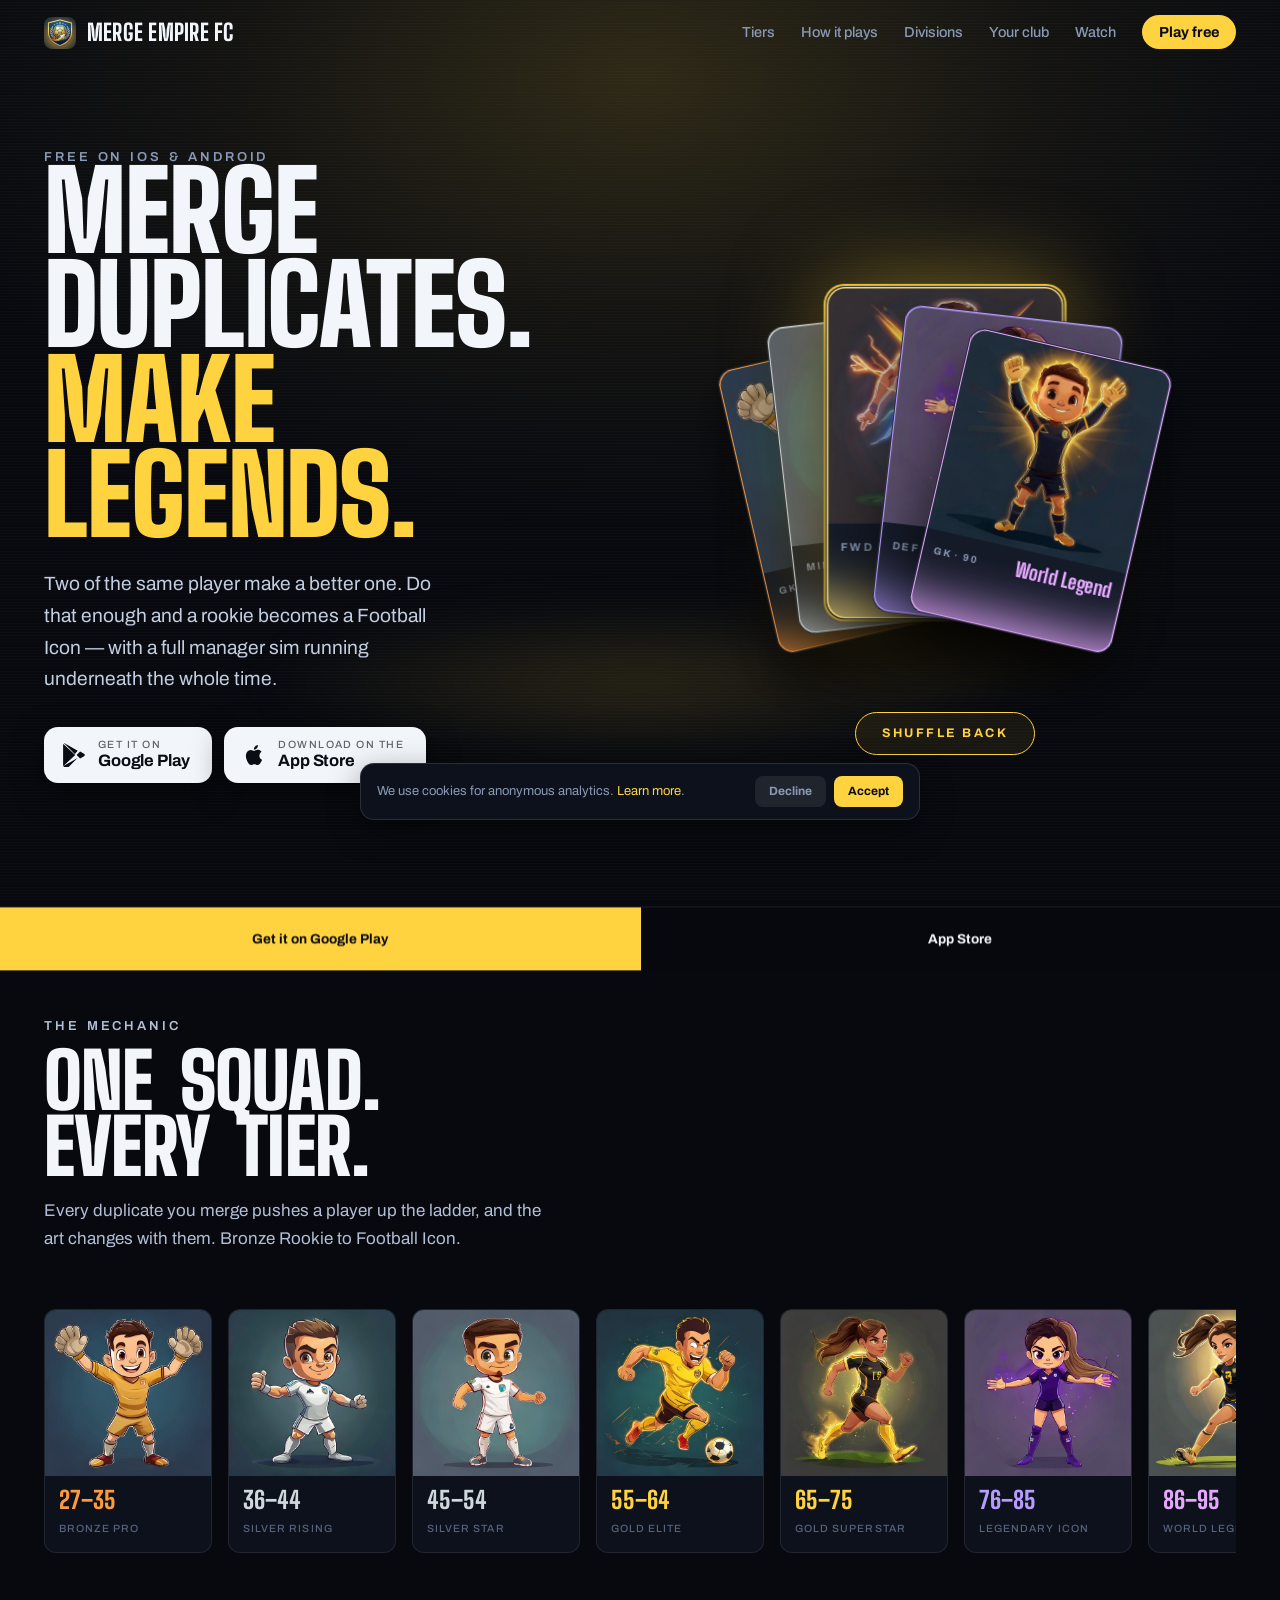
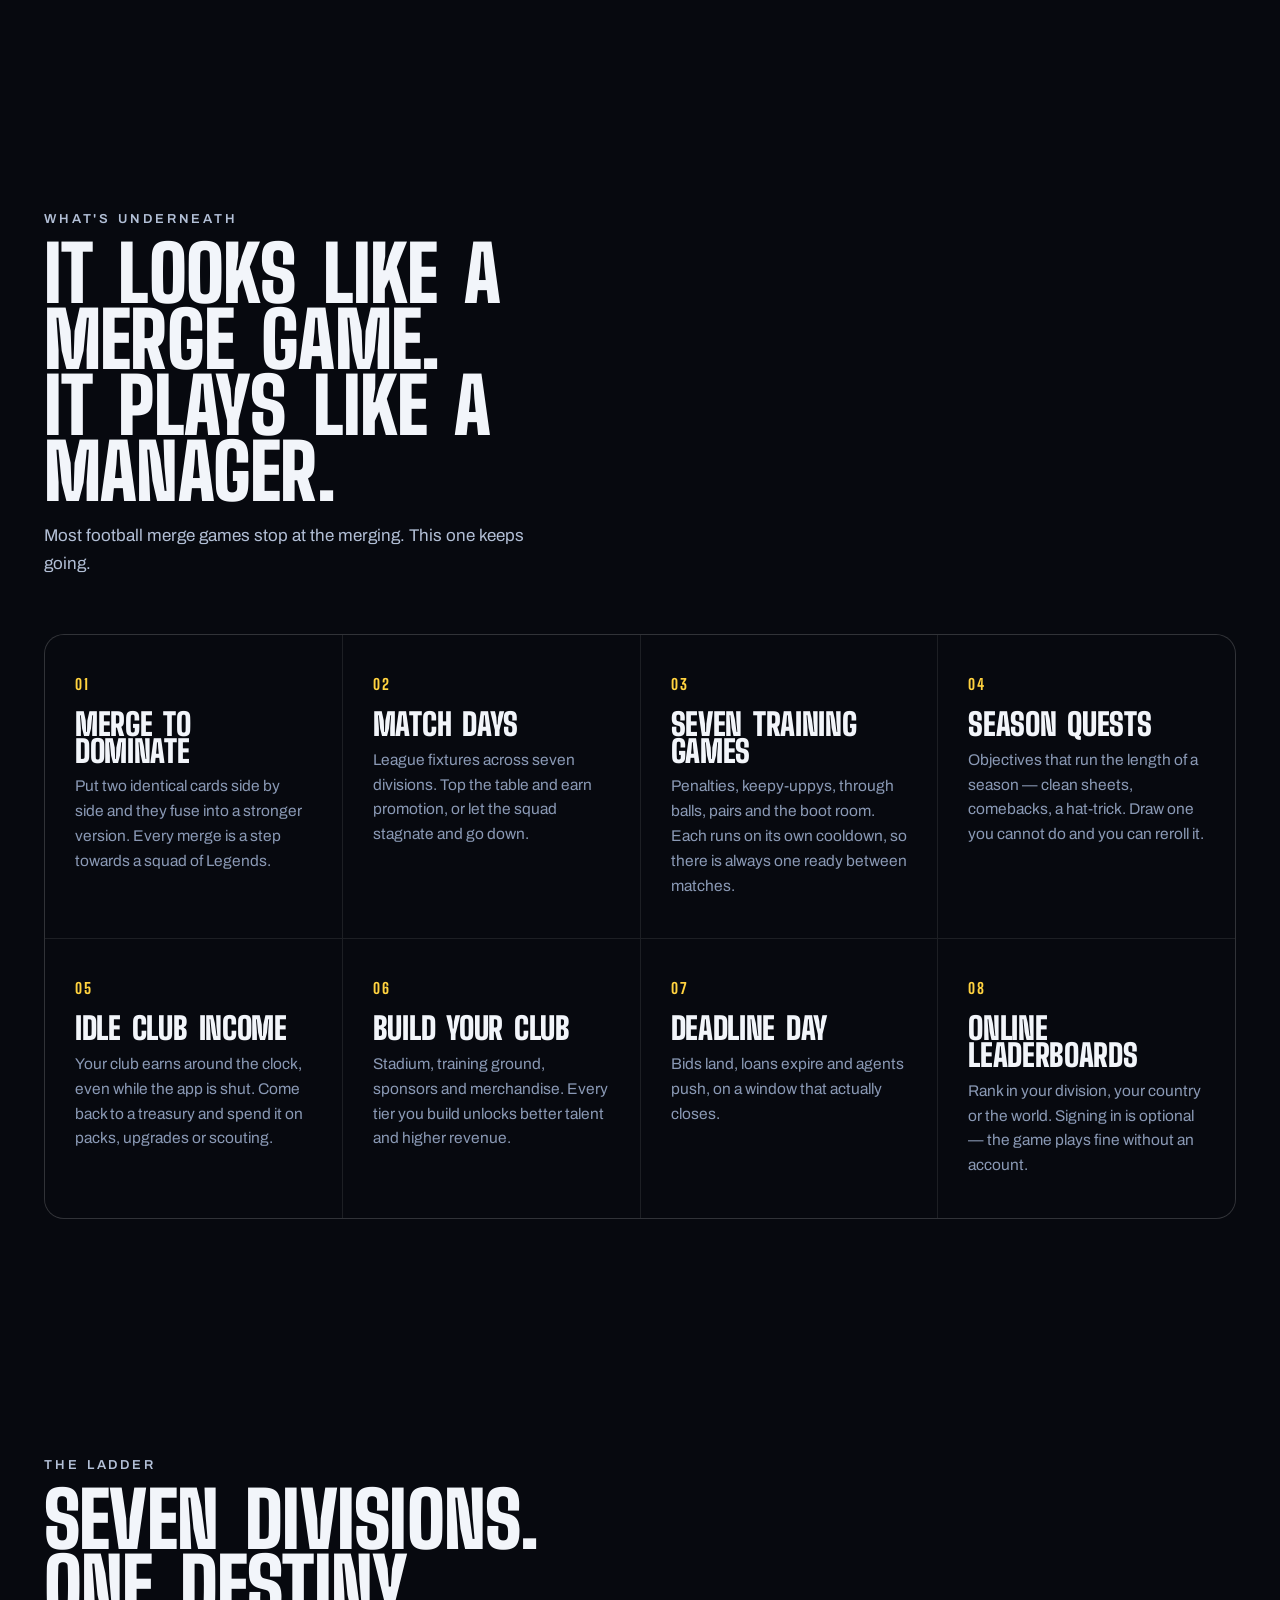
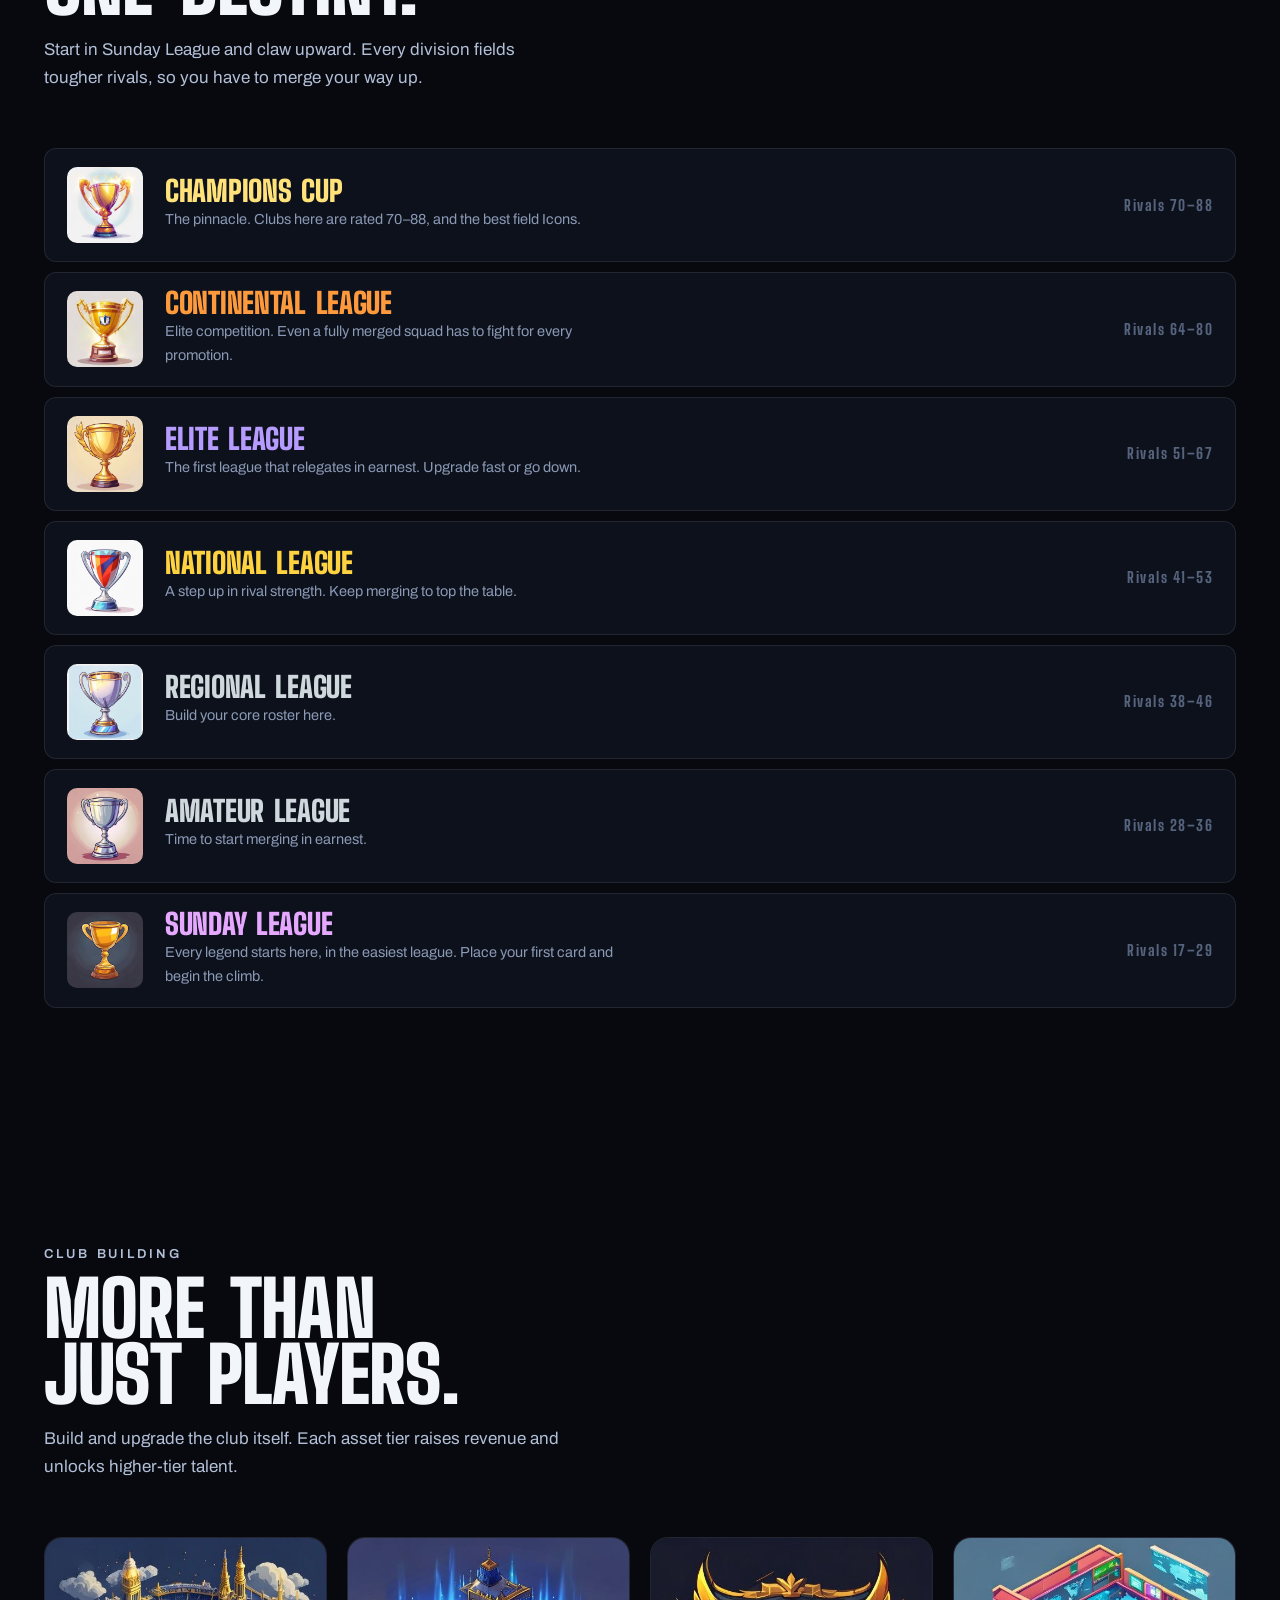
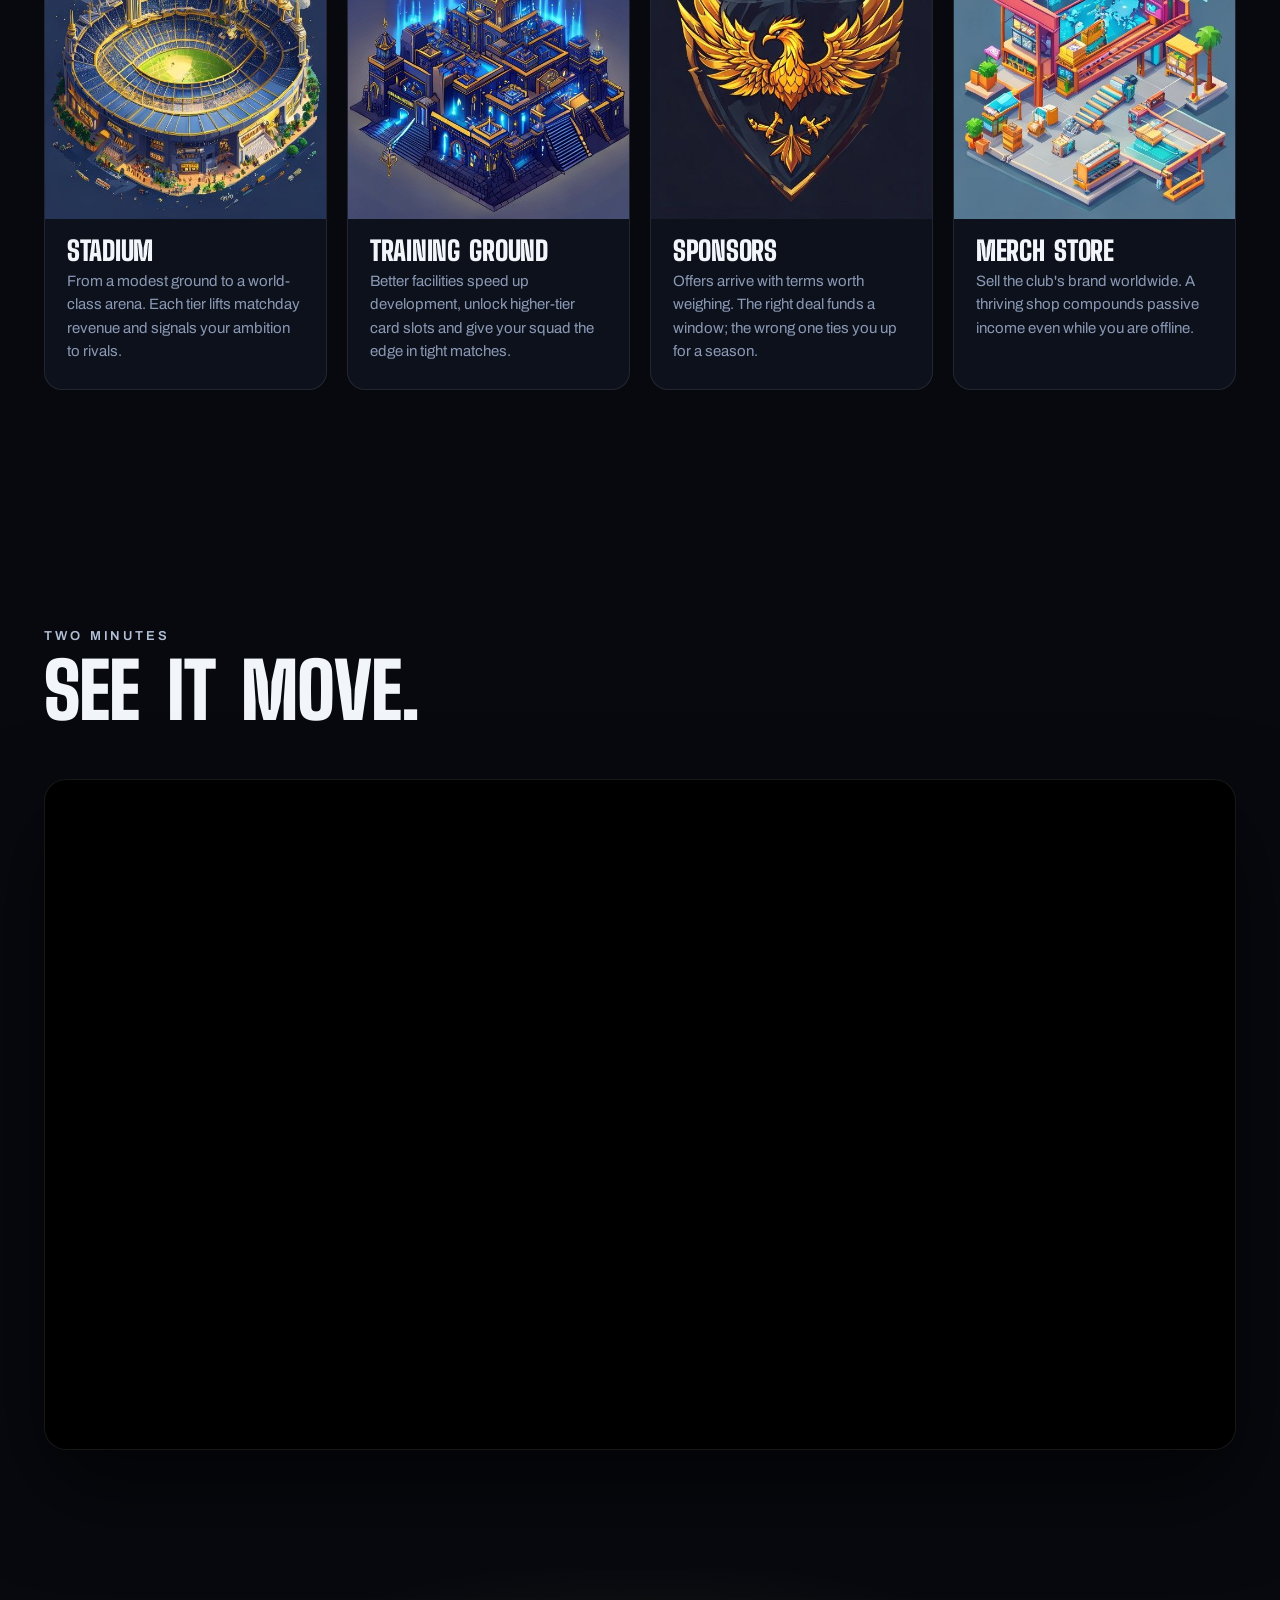
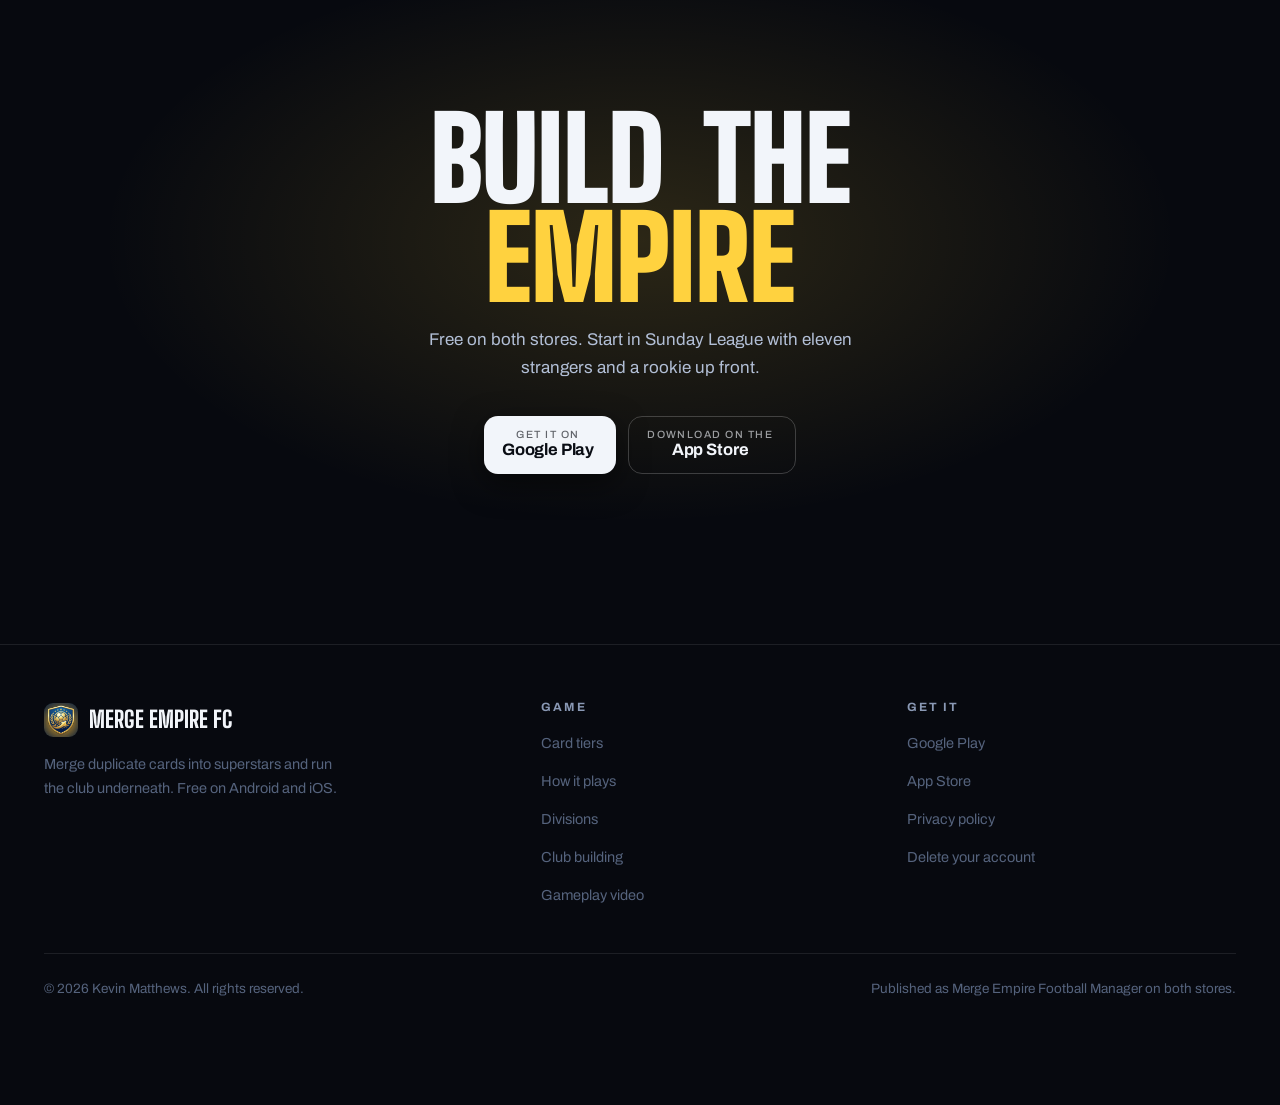
==== commit f339dd23: "ME-89: match division and tier copy to the game Rival rating ranges from divisions.dart, tier names " ====
--- a/index.html
+++ b/index.html
@@ -69,9 +69,9 @@
     <div class="pack" id="pack">
       <div class="card t-bronze"><img src="assets/players/GK_t2_m.png" alt="A Bronze Pro goalkeeper card, rated 31"><div class="meta"><span class="pos">GK &middot; 31</span><span class="tier">Bronze</span></div></div>
       <div class="card t-silver"><img src="assets/players/MID_t4_m.png" alt="A Silver Star midfielder card, rated 50"><div class="meta"><span class="pos">MID &middot; 50</span><span class="tier">Silver</span></div></div>
-      <div class="card t-ultimate" data-hero><img src="assets/players/FWD_t9_m.png" alt="A Football Icon forward card, rated 100"><div class="meta"><span class="pos">FWD &middot; 100</span><span class="tier">Icon</span></div></div>
-      <div class="card t-champion"><img src="assets/players/DEF_t7_f.png" alt="A Legendary Icon defender card, rated 80"><div class="meta"><span class="pos">DEF &middot; 80</span><span class="tier">Legend</span></div></div>
-      <div class="card t-legend"><img src="assets/players/GK_t8_m.png" alt="A World Legend goalkeeper card, rated 90"><div class="meta"><span class="pos">GK &middot; 90</span><span class="tier">World Class</span></div></div>
+      <div class="card t-ultimate" data-hero><img src="assets/players/FWD_t9_m.png" alt="A Football Icon forward card, rated 100"><div class="meta"><span class="pos">FWD &middot; 100</span><span class="tier">Football Icon</span></div></div>
+      <div class="card t-champion"><img src="assets/players/DEF_t7_f.png" alt="A Legendary Icon defender card, rated 80"><div class="meta"><span class="pos">DEF &middot; 80</span><span class="tier">Legendary Icon</span></div></div>
+      <div class="card t-legend"><img src="assets/players/GK_t8_m.png" alt="A World Legend goalkeeper card, rated 90"><div class="meta"><span class="pos">GK &middot; 90</span><span class="tier">World Legend</span></div></div>
       <button class="deal" id="deal">Open the pack</button>
     </div>
   </div>
@@ -122,16 +122,16 @@
     <div class="sec-head">
       <p class="eyebrow">The ladder</p>
       <h2>Seven divisions.<br>One destiny.</h2>
-      <p>Start in Sunday League and claw upward. Each division demands a squad rating you have to merge your way to.</p>
+      <p>Start in Sunday League and claw upward. Every division fields tougher rivals, so you have to merge your way up.</p>
     </div>
     <div class="divs" id="divs">
-      <div class="div-row" style="--d:var(--ultimate)"><img src="assets/trophies/champions_cup.png" alt="Champions Cup trophy" loading="lazy"><div><h3>Champions Cup</h3><p>The pinnacle. Only Legend-tier squads survive at this level.</p></div><span class="div-rank">Squad 82&ndash;93+</span></div>
-      <div class="div-row" style="--d:var(--bronze)"><img src="assets/trophies/continental.png" alt="Continental League trophy" loading="lazy"><div><h3>Continental League</h3><p>Elite competition against Gold Superstar lineups. Home advantage is critical.</p></div><span class="div-rank">Squad 74&ndash;84</span></div>
-      <div class="div-row" style="--d:var(--champion)"><img src="assets/trophies/elite_league.png" alt="Elite League trophy" loading="lazy"><div><h3>Elite League</h3><p>Gold Elite squads dominate here. Upgrade fast or face relegation.</p></div><span class="div-rank">Squad 66&ndash;78</span></div>
-      <div class="div-row" style="--d:var(--gold)"><img src="assets/trophies/national_league.png" alt="National League trophy" loading="lazy"><div><h3>National League</h3><p>Silver Star squads are the minimum. You will need Gold cards to top the table.</p></div><span class="div-rank">Squad 56&ndash;68</span></div>
-      <div class="div-row" style="--d:var(--silver)"><img src="assets/trophies/regional_league.png" alt="Regional League trophy" loading="lazy"><div><h3>Regional League</h3><p>Silver Rising cards start to shine. Build your core roster here.</p></div><span class="div-rank">Squad 45&ndash;60</span></div>
-      <div class="div-row" style="--d:var(--silver)"><img src="assets/trophies/amateur_cup.png" alt="Amateur League trophy" loading="lazy"><div><h3>Amateur League</h3><p>Bronze Pro cards are needed. Time to start merging in earnest.</p></div><span class="div-rank">Squad 30&ndash;48</span></div>
-      <div class="div-row" style="--d:var(--legend)"><img src="assets/trophies/sunday_league.png" alt="Sunday League trophy" loading="lazy"><div><h3>Sunday League</h3><p>Every legend starts here. Place your first card and begin the climb.</p></div><span class="div-rank">Squad 15&ndash;32</span></div>
+      <div class="div-row" style="--d:var(--ultimate)"><img src="assets/trophies/champions_cup.png" alt="Champions Cup trophy" loading="lazy"><div><h3>Champions Cup</h3><p>The pinnacle. Clubs here are rated 70&ndash;88, and the best field Icons.</p></div><span class="div-rank">Rivals 70&ndash;88</span></div>
+      <div class="div-row" style="--d:var(--bronze)"><img src="assets/trophies/continental.png" alt="Continental League trophy" loading="lazy"><div><h3>Continental League</h3><p>Elite competition. Even a fully merged squad has to fight for every promotion.</p></div><span class="div-rank">Rivals 64&ndash;80</span></div>
+      <div class="div-row" style="--d:var(--champion)"><img src="assets/trophies/elite_league.png" alt="Elite League trophy" loading="lazy"><div><h3>Elite League</h3><p>The first league that relegates in earnest. Upgrade fast or go down.</p></div><span class="div-rank">Rivals 51&ndash;67</span></div>
+      <div class="div-row" style="--d:var(--gold)"><img src="assets/trophies/national_league.png" alt="National League trophy" loading="lazy"><div><h3>National League</h3><p>A step up in rival strength. Keep merging to top the table.</p></div><span class="div-rank">Rivals 41&ndash;53</span></div>
+      <div class="div-row" style="--d:var(--silver)"><img src="assets/trophies/regional_league.png" alt="Regional League trophy" loading="lazy"><div><h3>Regional League</h3><p>Build your core roster here.</p></div><span class="div-rank">Rivals 38&ndash;46</span></div>
+      <div class="div-row" style="--d:var(--silver)"><img src="assets/trophies/amateur_cup.png" alt="Amateur League trophy" loading="lazy"><div><h3>Amateur League</h3><p>Time to start merging in earnest.</p></div><span class="div-rank">Rivals 28&ndash;36</span></div>
+      <div class="div-row" style="--d:var(--legend)"><img src="assets/trophies/sunday_league.png" alt="Sunday League trophy" loading="lazy"><div><h3>Sunday League</h3><p>Every legend starts here, in the easiest league. Place your first card and begin the climb.</p></div><span class="div-rank">Rivals 17&ndash;29</span></div>
     </div>
   </div>
 </section>
--- a/css/styles.css
+++ b/css/styles.css
@@ -158,7 +158,7 @@
 .rung.in{opacity:1;transform:none}
 .rung:hover{border-color:var(--t,var(--edge-hi))}
 .rung img{width:100%;aspect-ratio:1;object-fit:cover}
-.rung .lab{padding:12px 14px 16px;display:flex;align-items:baseline;justify-content:space-between;gap:10px}
+.rung .lab{padding:12px 14px 16px;display:flex;flex-wrap:wrap;align-items:baseline;justify-content:space-between;gap:10px}
 .rung .lab b{font-family:'Big Shoulders Display',sans-serif;font-size:24px;font-weight:800;color:var(--t,#fff);line-height:1}
 .rung .lab span{font:500 10.5px/1.3 Archivo,sans-serif;letter-spacing:.1em;text-transform:uppercase;color:var(--dim);text-align:right}
 
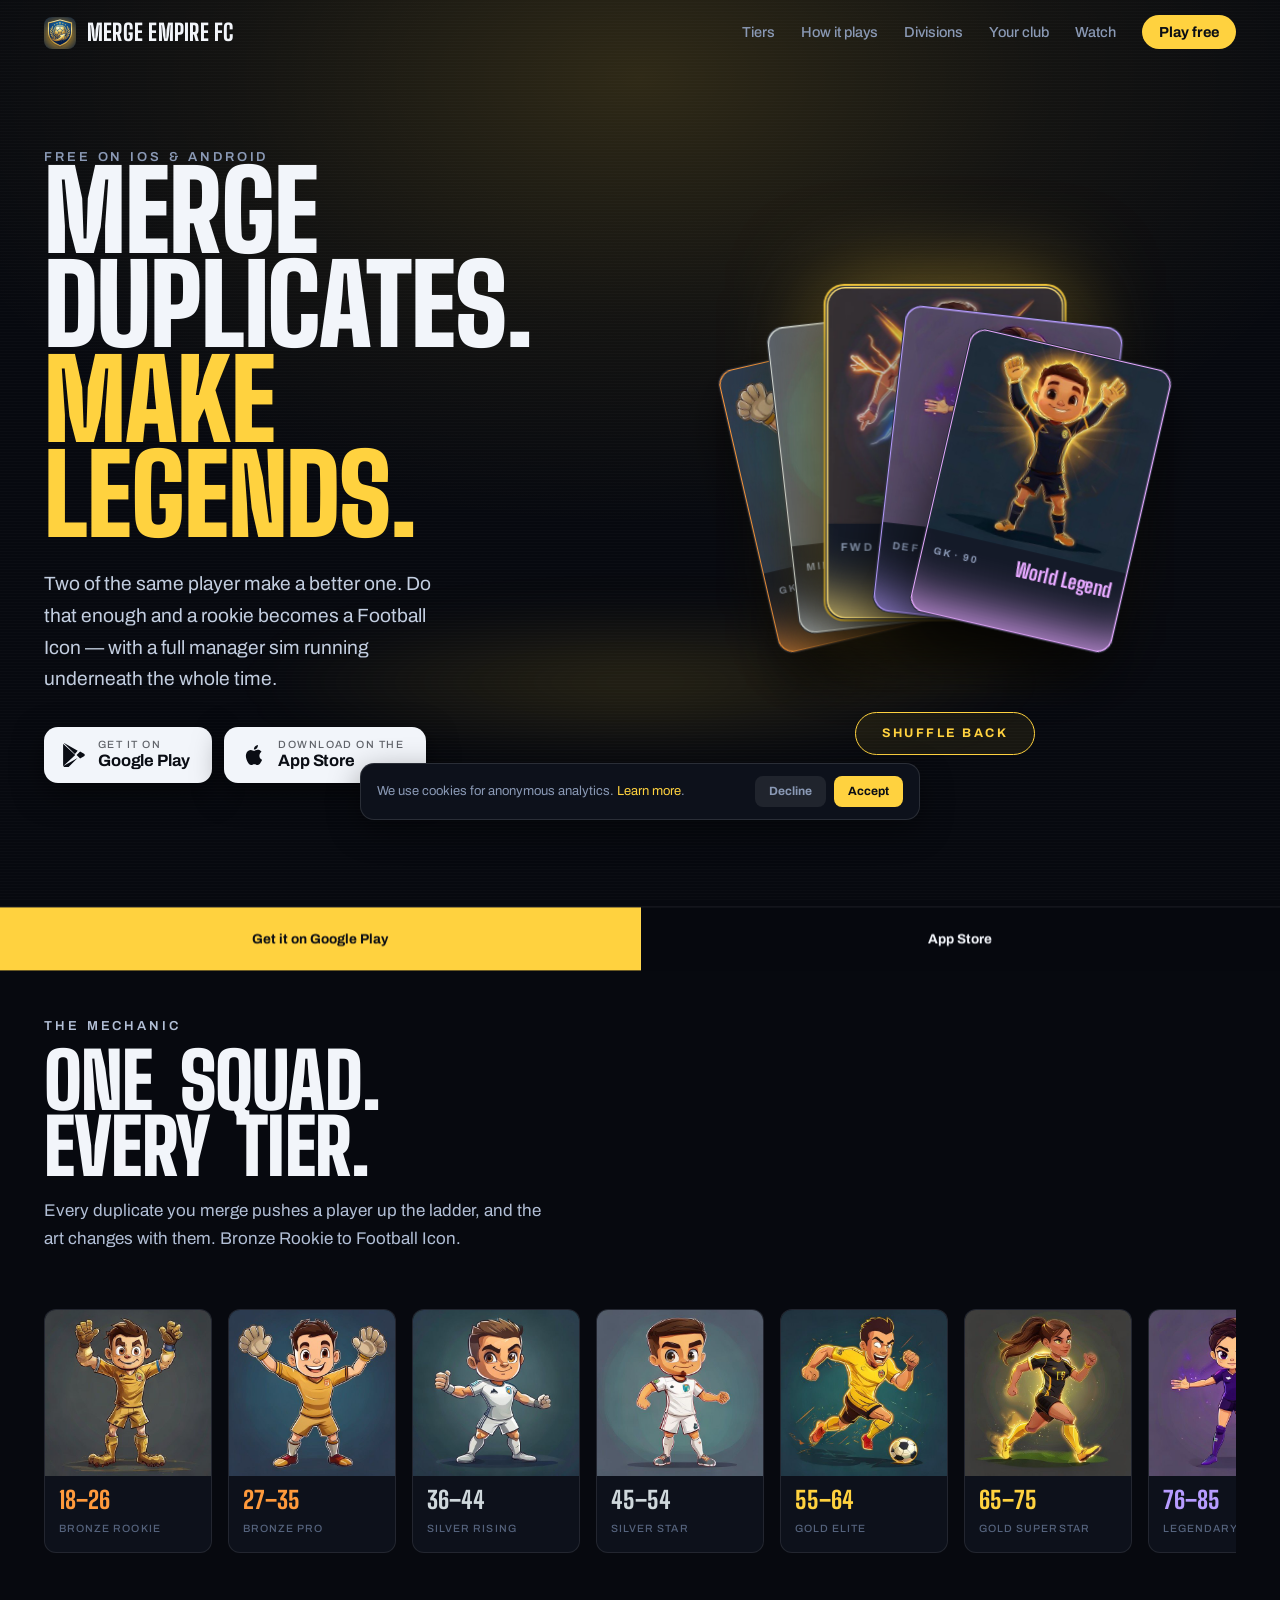
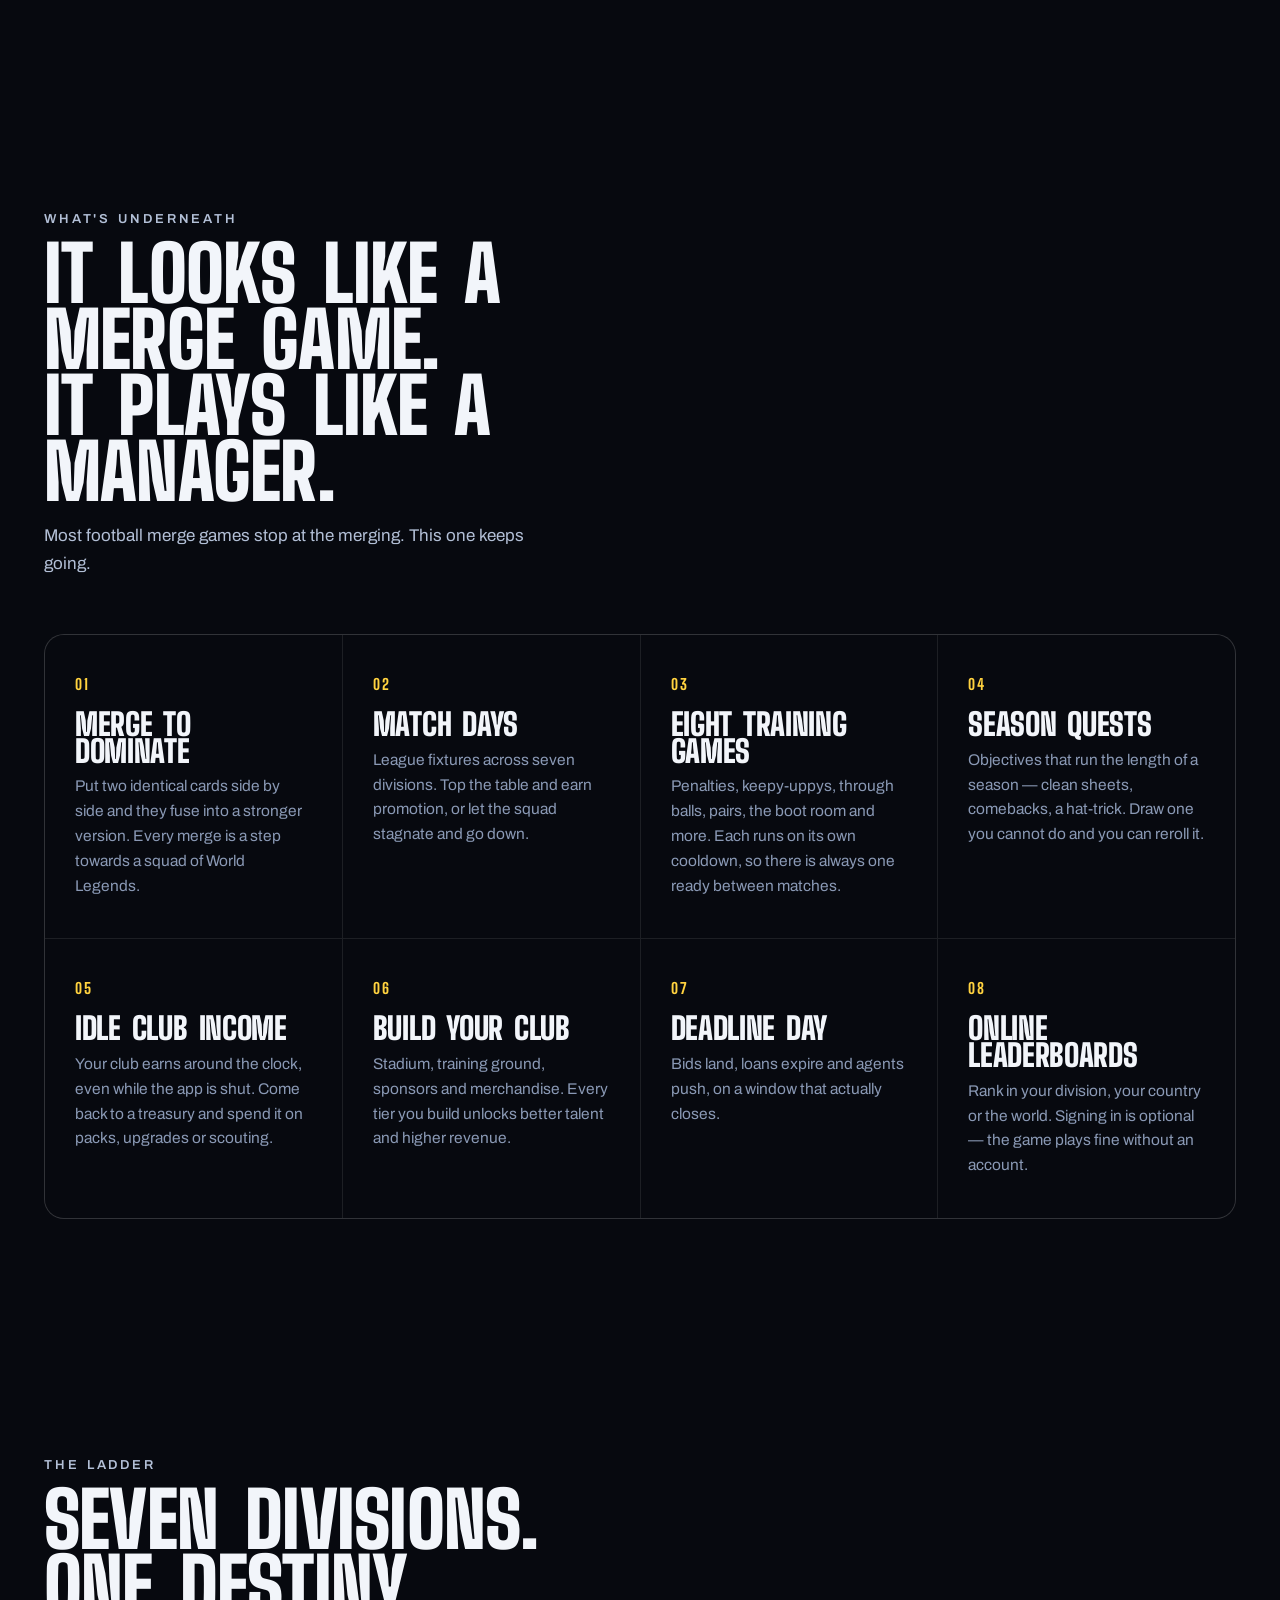
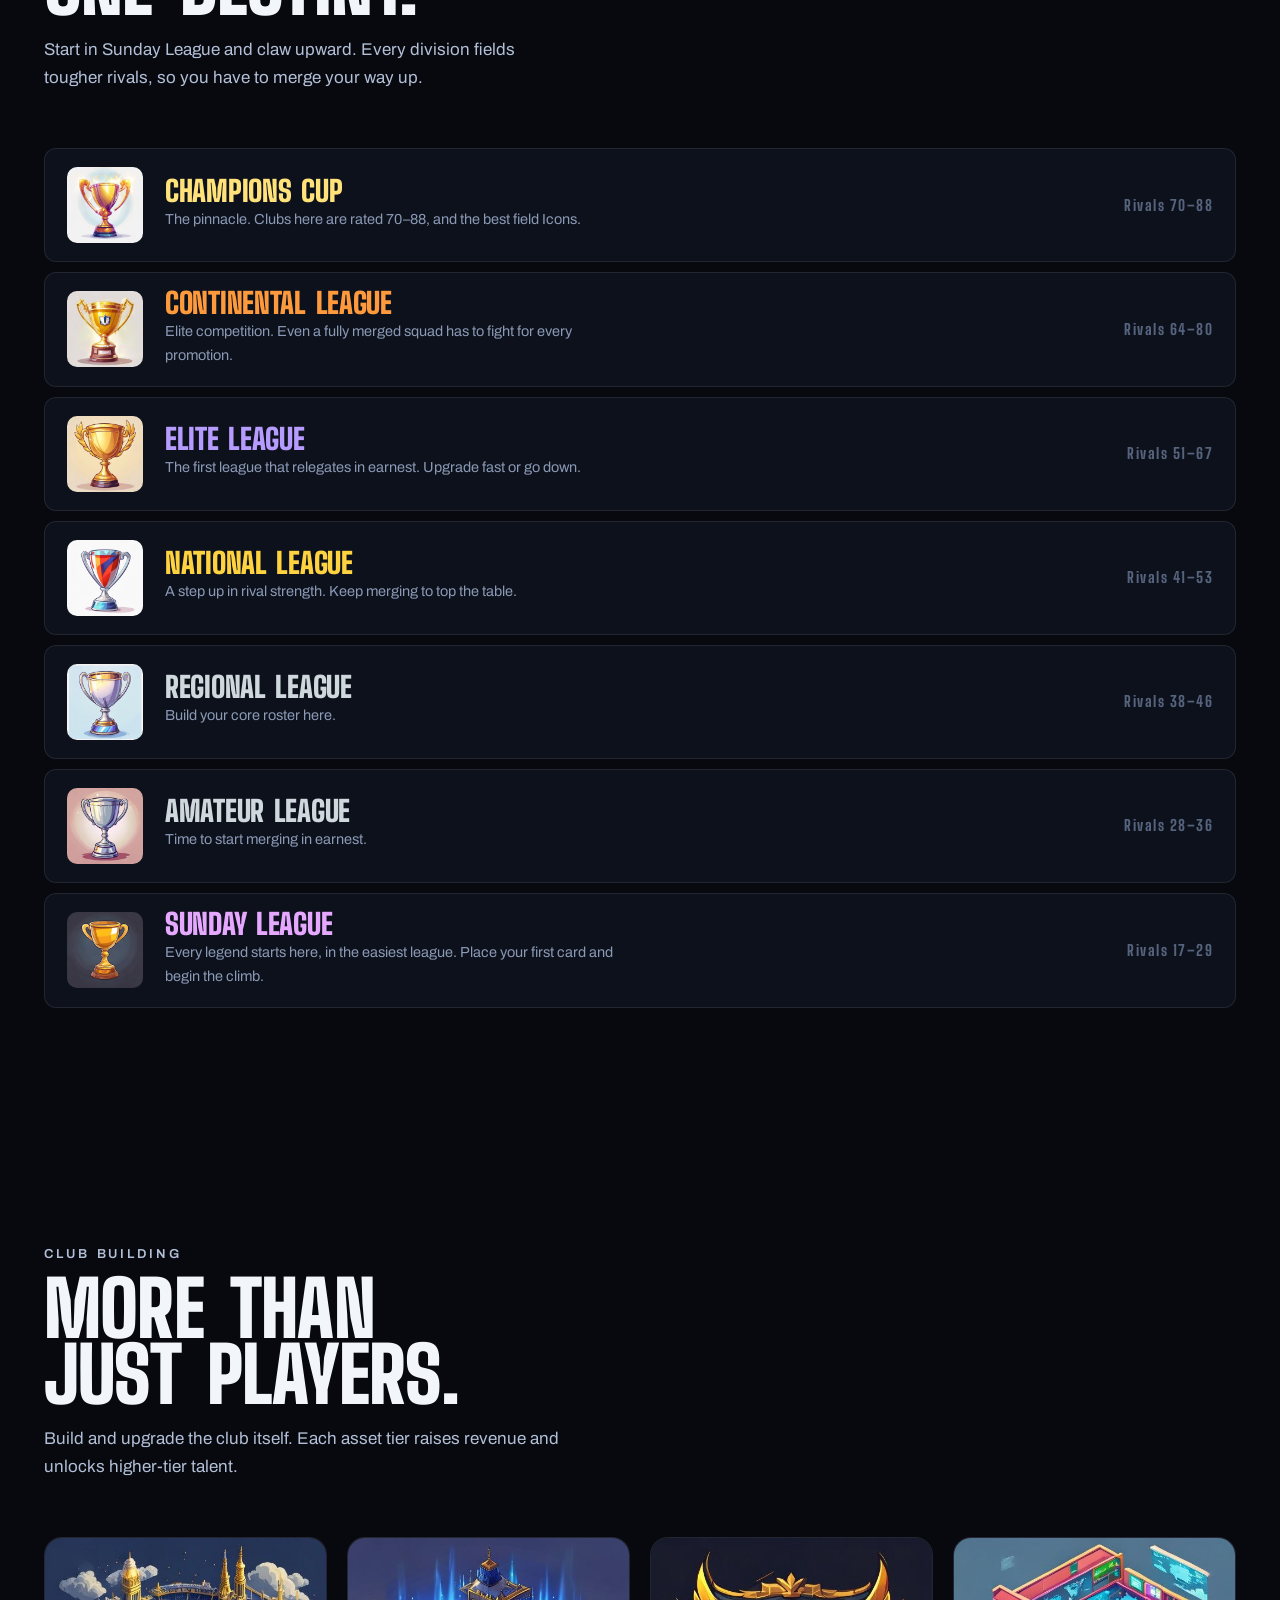
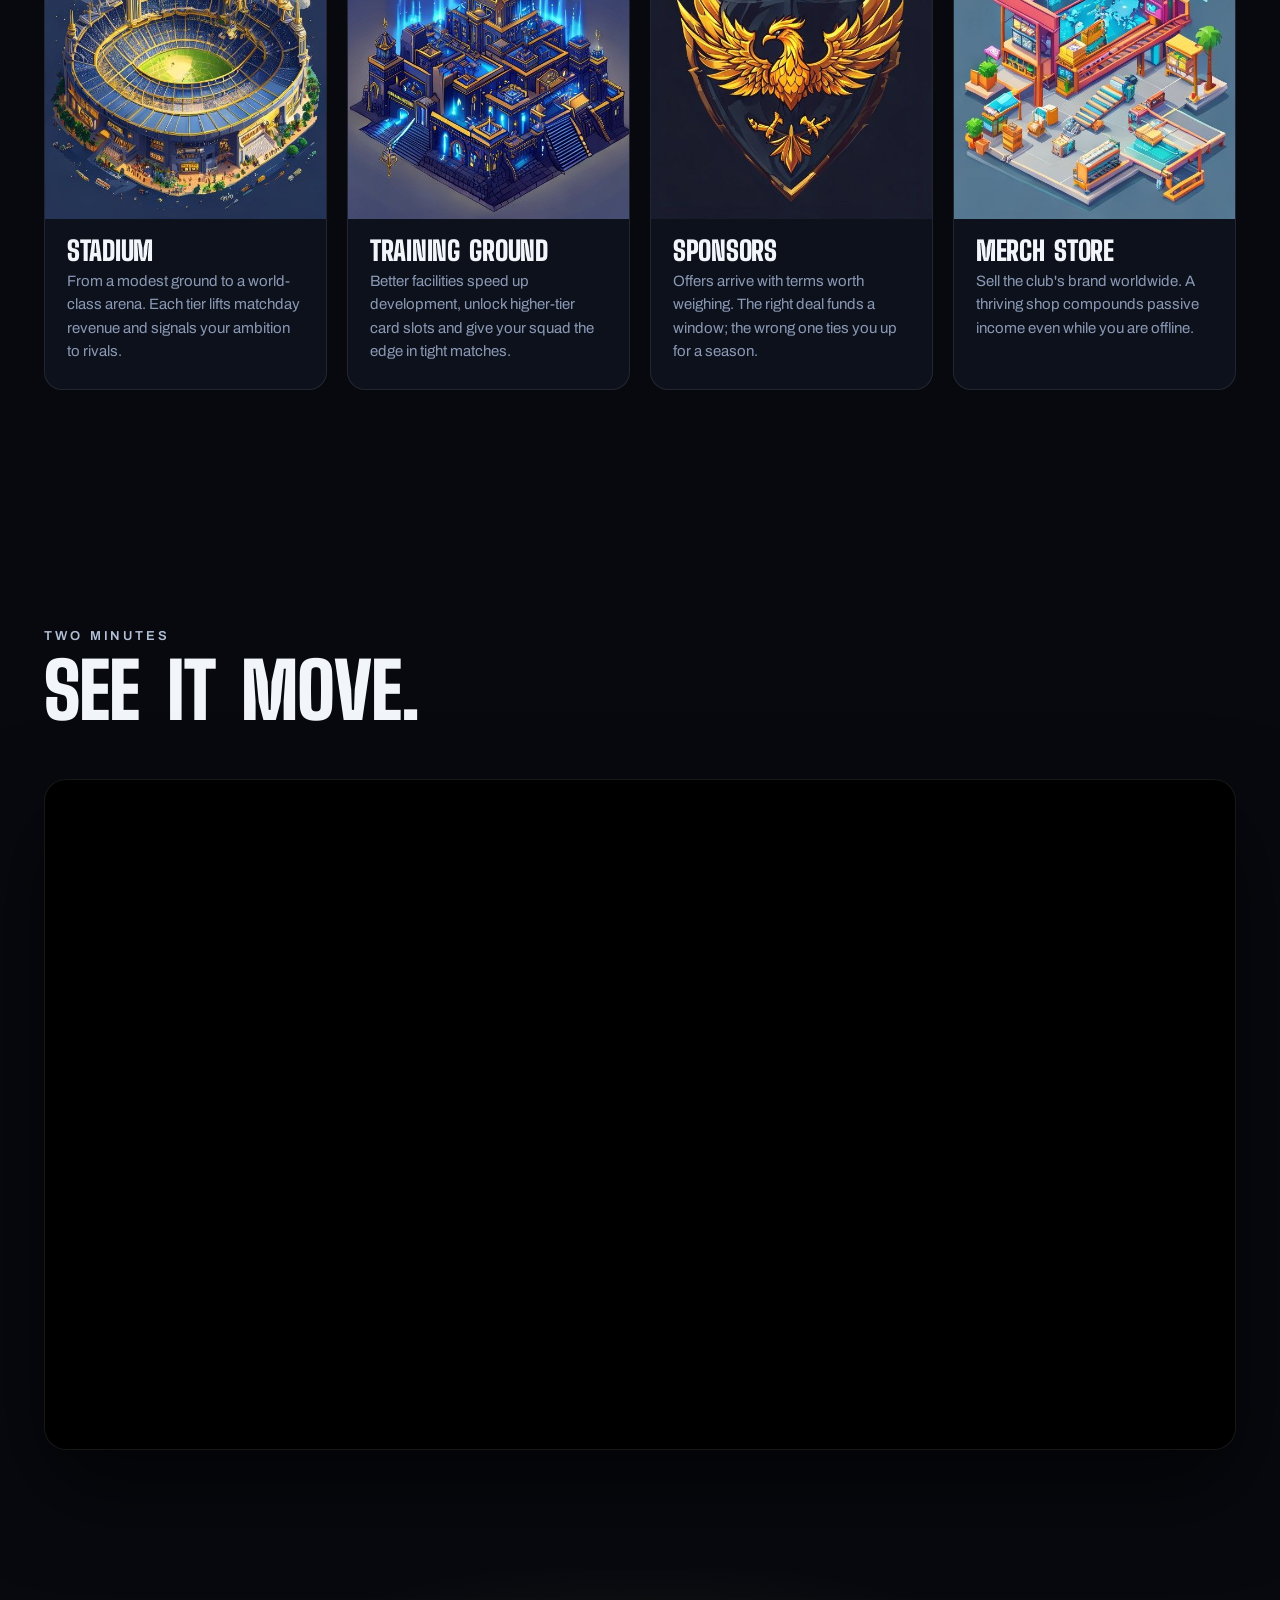
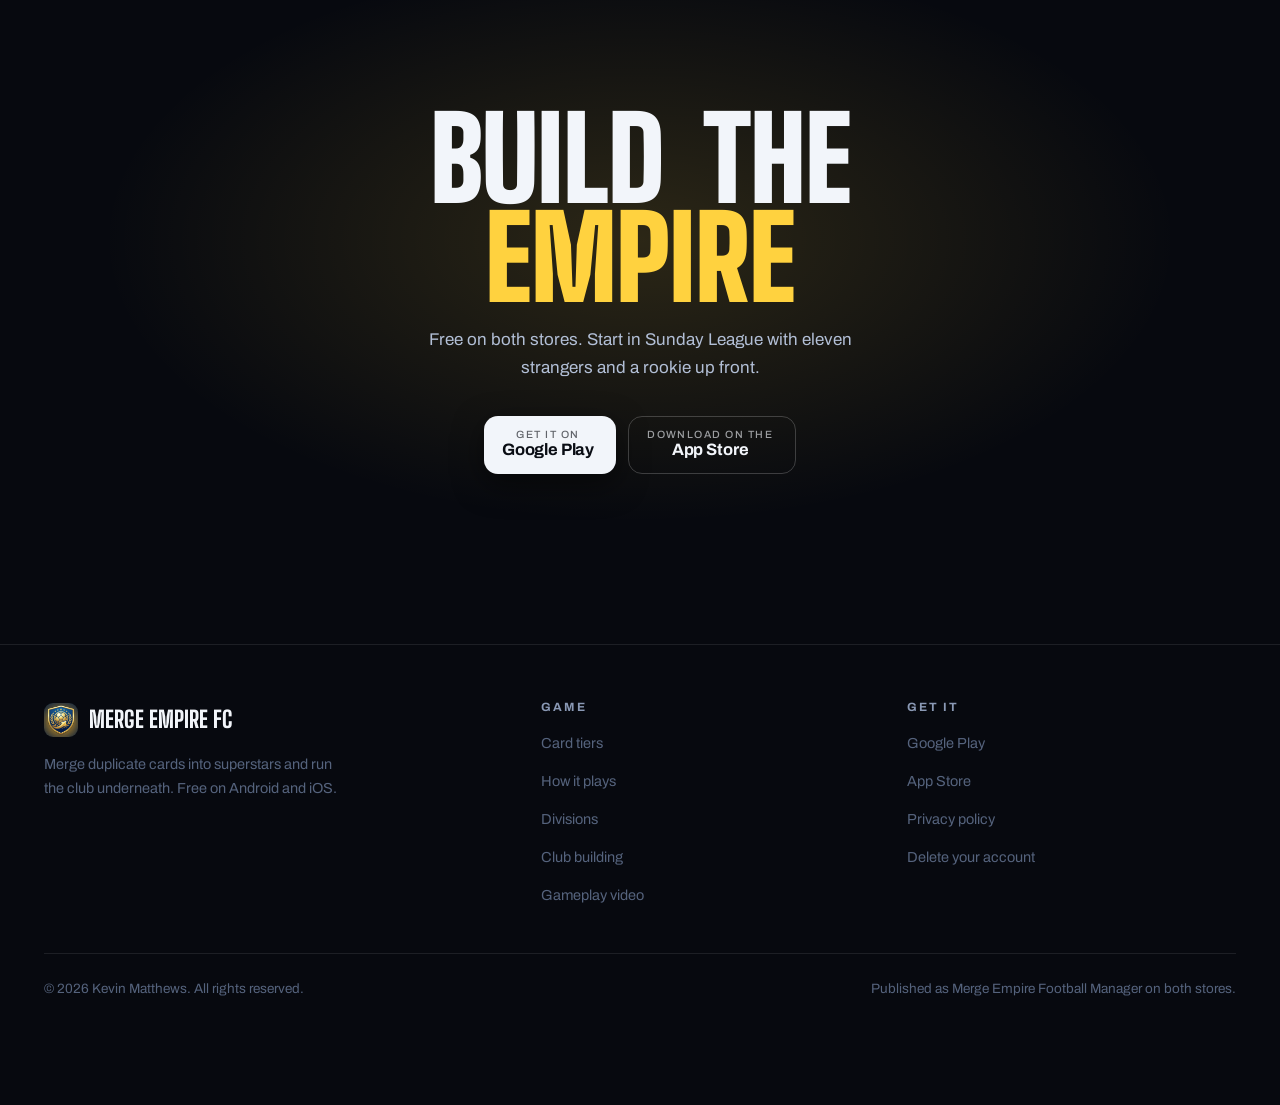
==== commit 96977fd3: "Site copy: add Bronze Rookie rung, eight training games, World Legends, 9 tiers Counts checked again" ====
--- a/index.html
+++ b/index.html
@@ -85,6 +85,7 @@
       <p>Every duplicate you merge pushes a player up the ladder, and the art changes with them. Bronze Rookie to Football Icon.</p>
     </div>
     <div class="ladder" id="ladder">
+      <div class="rung t-bronze"><img src="assets/players/GK_t1_m.png" alt="Bronze Rookie goalkeeper" loading="lazy"><div class="lab"><b>18&ndash;26</b><span>Bronze Rookie</span></div></div>
       <div class="rung t-bronze"><img src="assets/players/GK_t2_m.png" alt="Bronze Pro goalkeeper" loading="lazy"><div class="lab"><b>27&ndash;35</b><span>Bronze Pro</span></div></div>
       <div class="rung t-silver"><img src="assets/players/DEF_t3_m.png" alt="Silver Rising defender" loading="lazy"><div class="lab"><b>36&ndash;44</b><span>Silver Rising</span></div></div>
       <div class="rung t-silver"><img src="assets/players/MID_t4_m.png" alt="Silver Star midfielder" loading="lazy"><div class="lab"><b>45&ndash;54</b><span>Silver Star</span></div></div>
@@ -105,9 +106,9 @@
       <p>Most football merge games stop at the merging. This one keeps going.</p>
     </div>
     <div class="feats">
-      <div class="feat"><span class="n">01</span><h3>Merge to dominate</h3><p>Put two identical cards side by side and they fuse into a stronger version. Every merge is a step towards a squad of Legends.</p></div>
+      <div class="feat"><span class="n">01</span><h3>Merge to dominate</h3><p>Put two identical cards side by side and they fuse into a stronger version. Every merge is a step towards a squad of World Legends.</p></div>
       <div class="feat"><span class="n">02</span><h3>Match days</h3><p>League fixtures across seven divisions. Top the table and earn promotion, or let the squad stagnate and go down.</p></div>
-      <div class="feat"><span class="n">03</span><h3>Seven training games</h3><p>Penalties, keepy-uppys, through balls, pairs and the boot room. Each runs on its own cooldown, so there is always one ready between matches.</p></div>
+      <div class="feat"><span class="n">03</span><h3>Eight training games</h3><p>Penalties, keepy-uppys, through balls, pairs, the boot room and more. Each runs on its own cooldown, so there is always one ready between matches.</p></div>
       <div class="feat"><span class="n">04</span><h3>Season quests</h3><p>Objectives that run the length of a season &mdash; clean sheets, comebacks, a hat-trick. Draw one you cannot do and you can reroll it.</p></div>
       <div class="feat"><span class="n">05</span><h3>Idle club income</h3><p>Your club earns around the clock, even while the app is shut. Come back to a treasury and spend it on packs, upgrades or scouting.</p></div>
       <div class="feat"><span class="n">06</span><h3>Build your club</h3><p>Stadium, training ground, sponsors and merchandise. Every tier you build unlocks better talent and higher revenue.</p></div>
